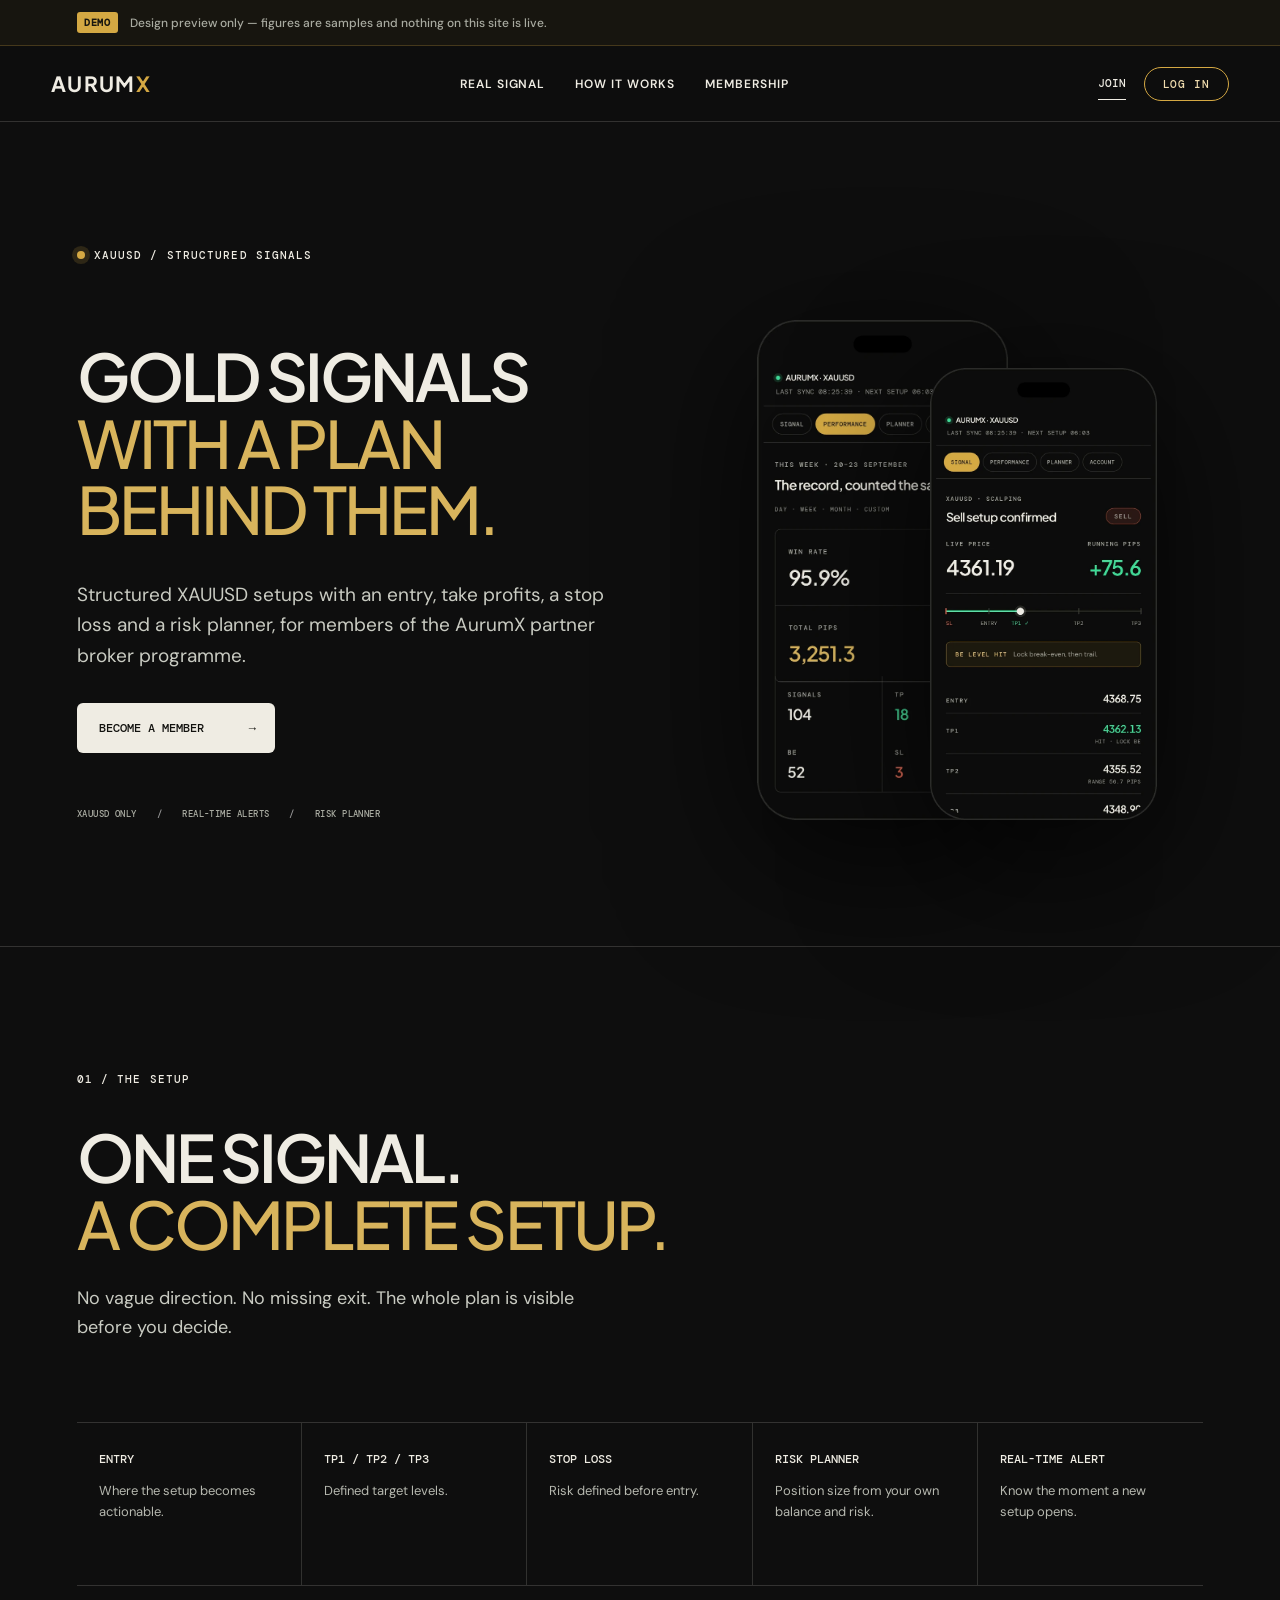
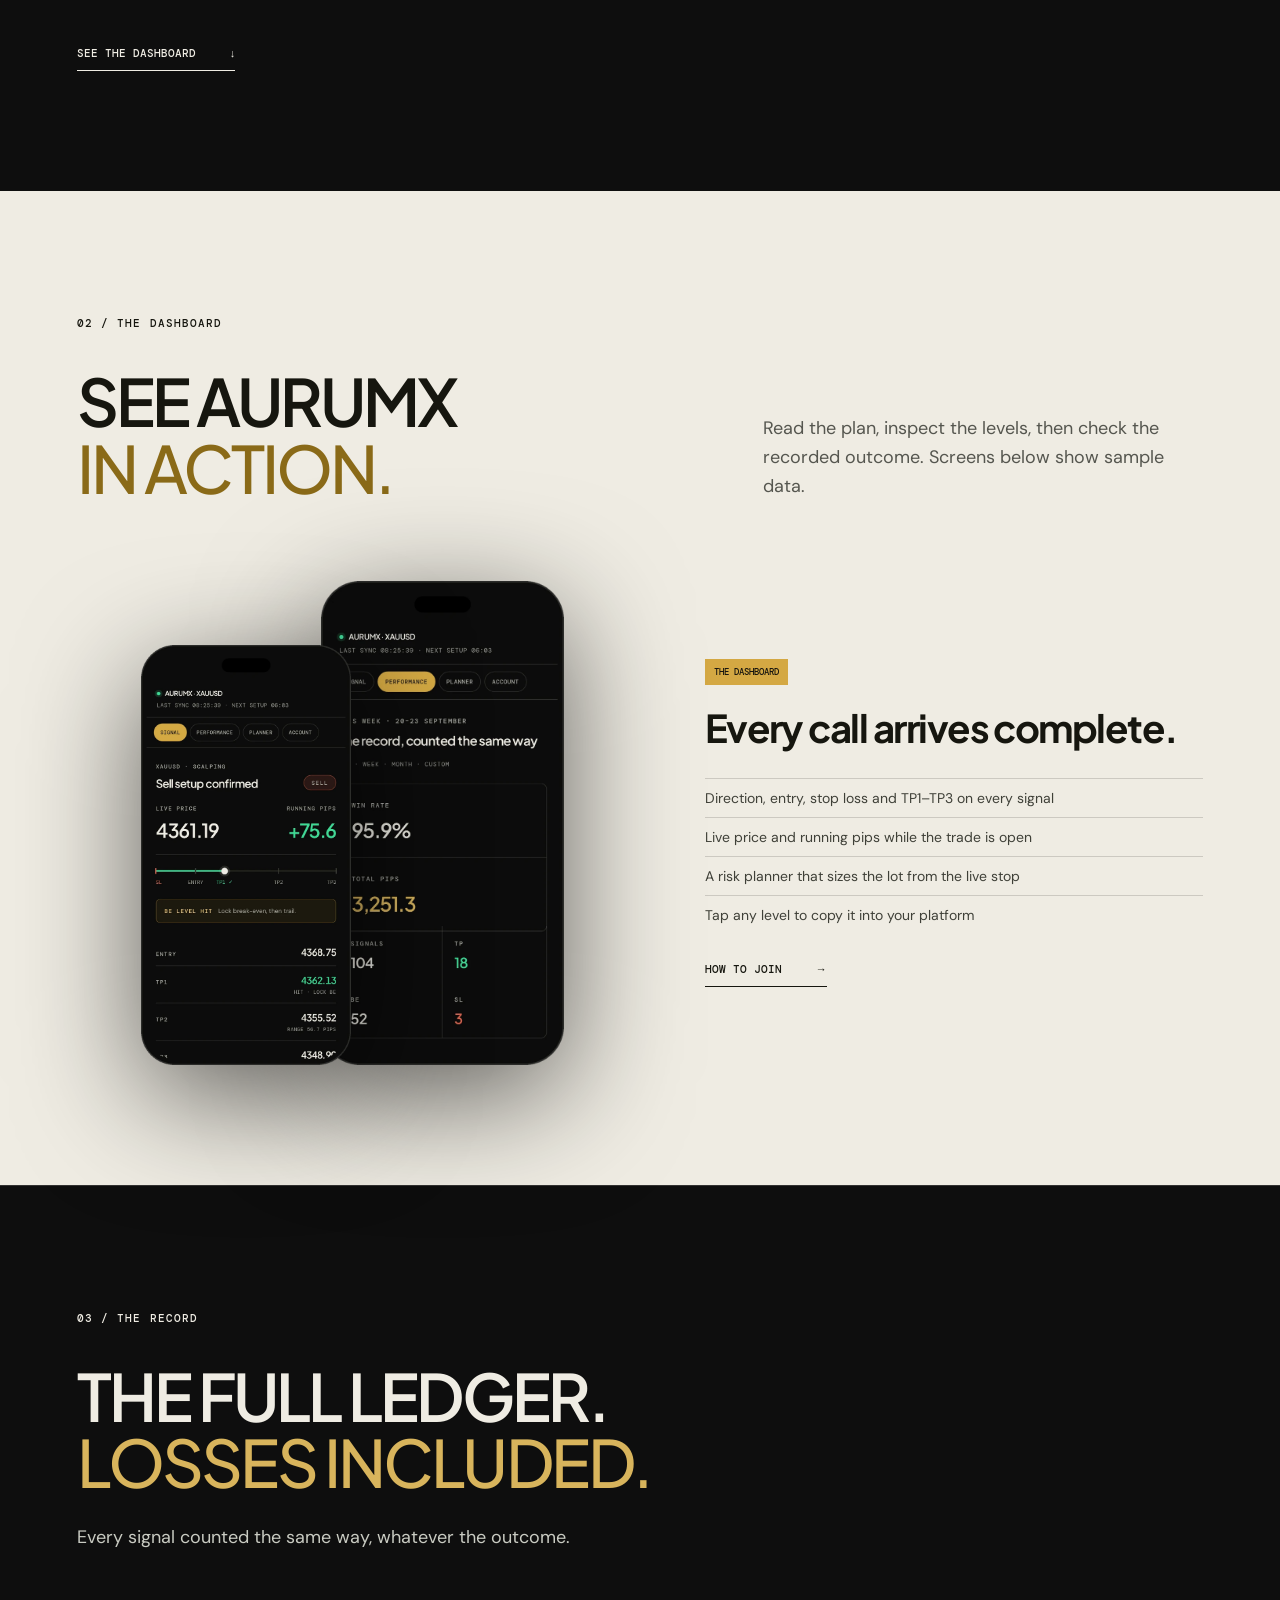
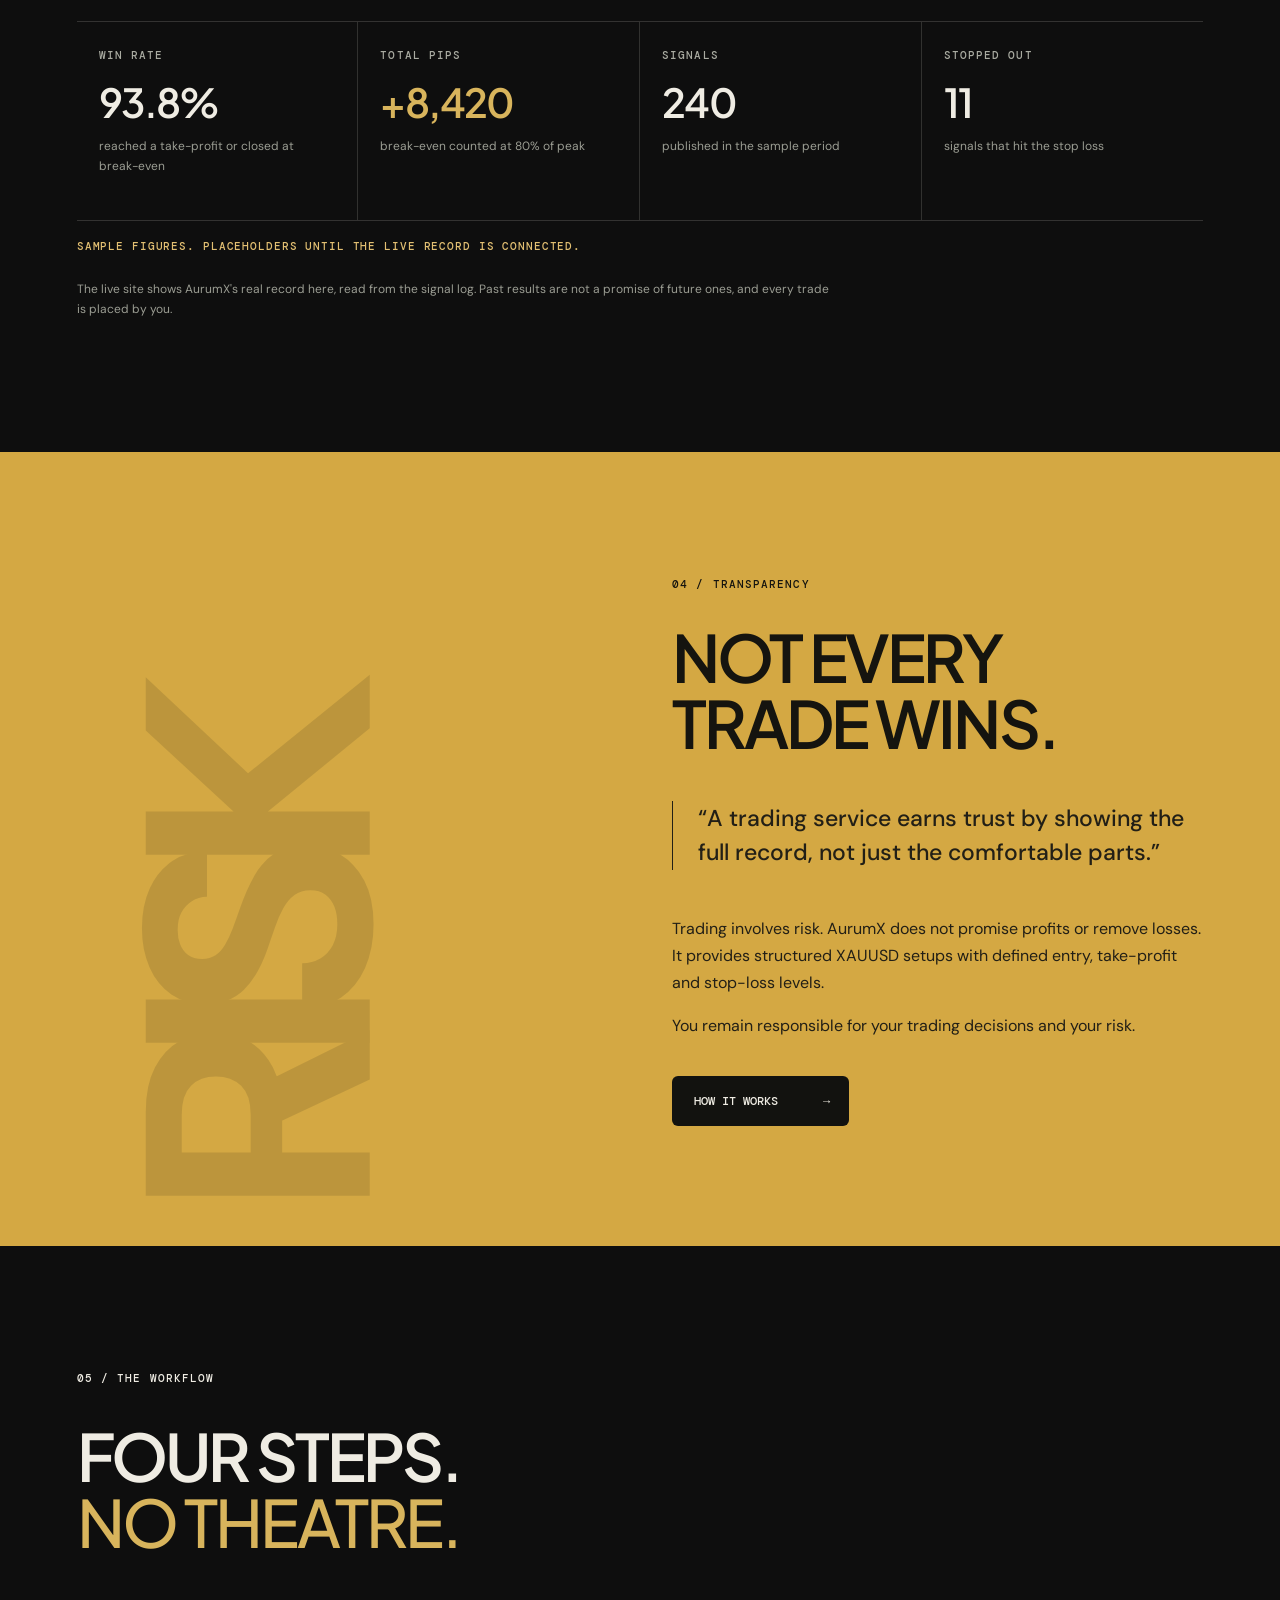
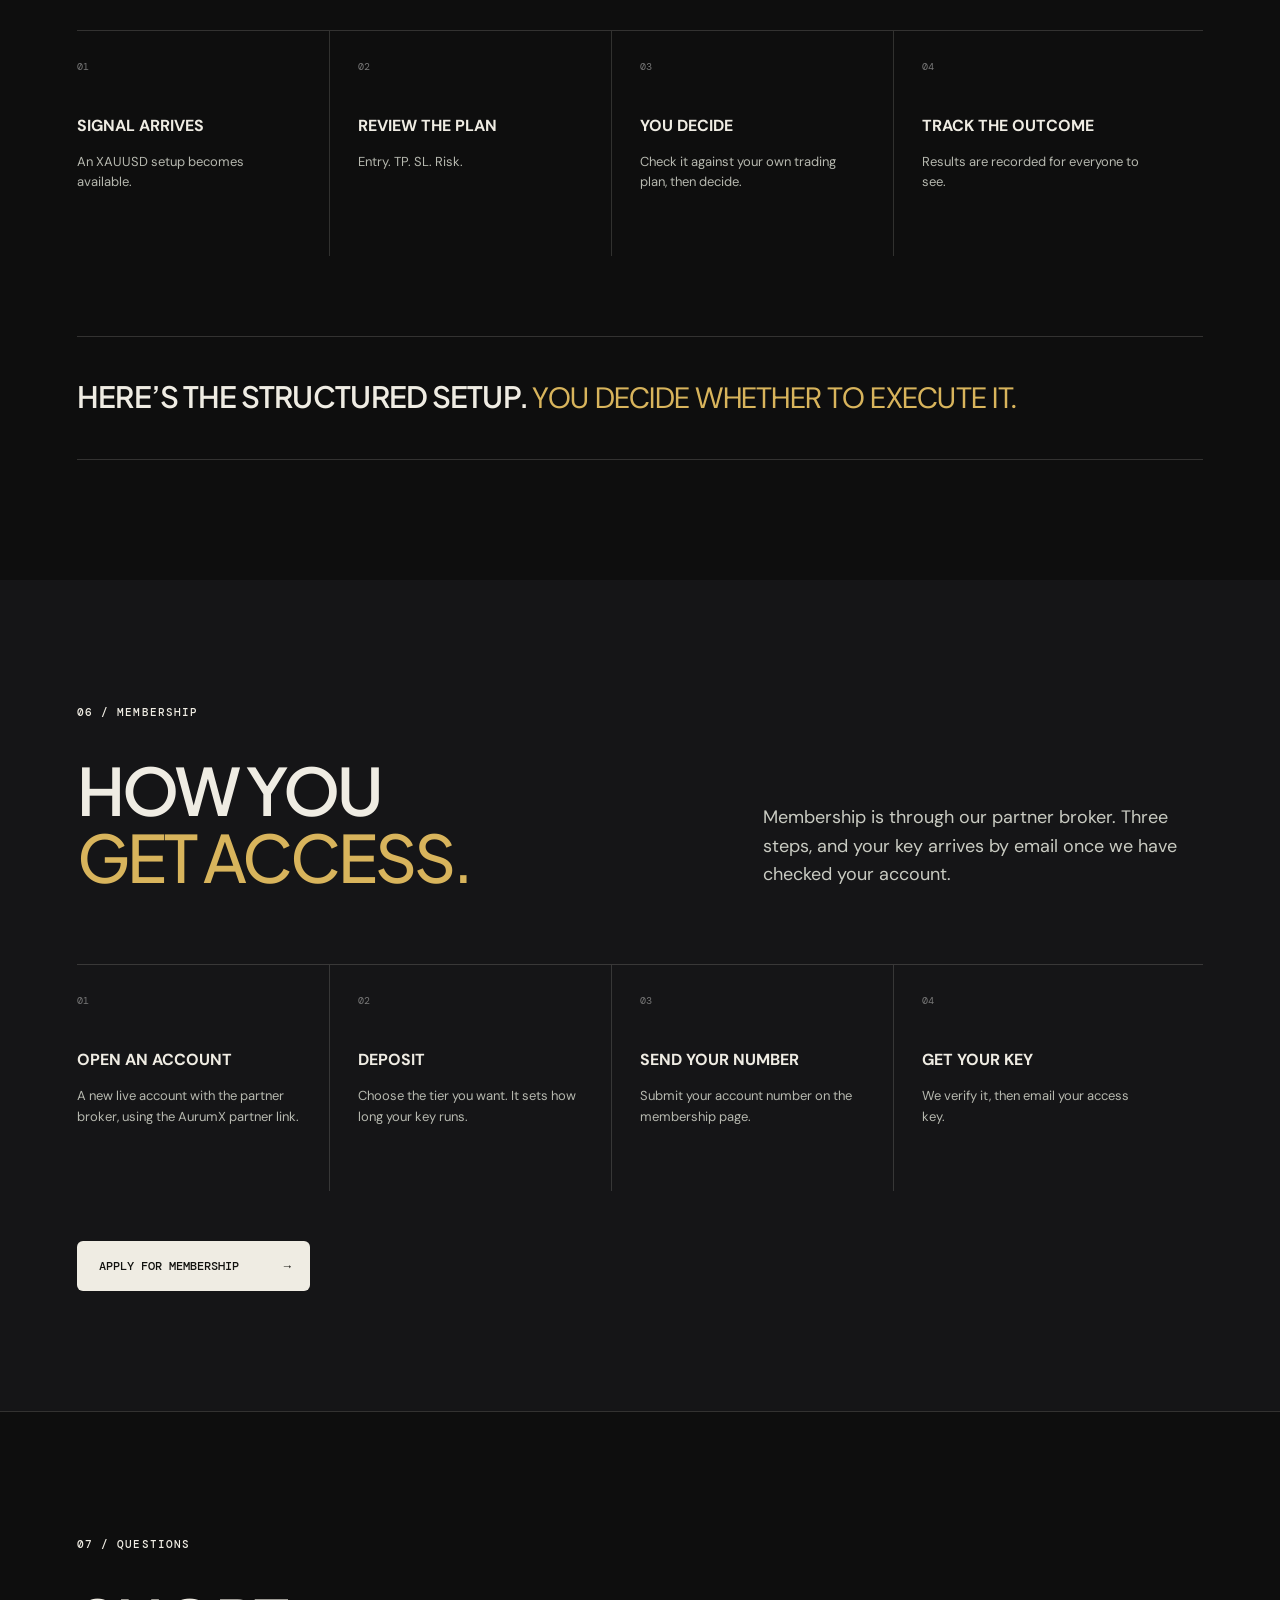
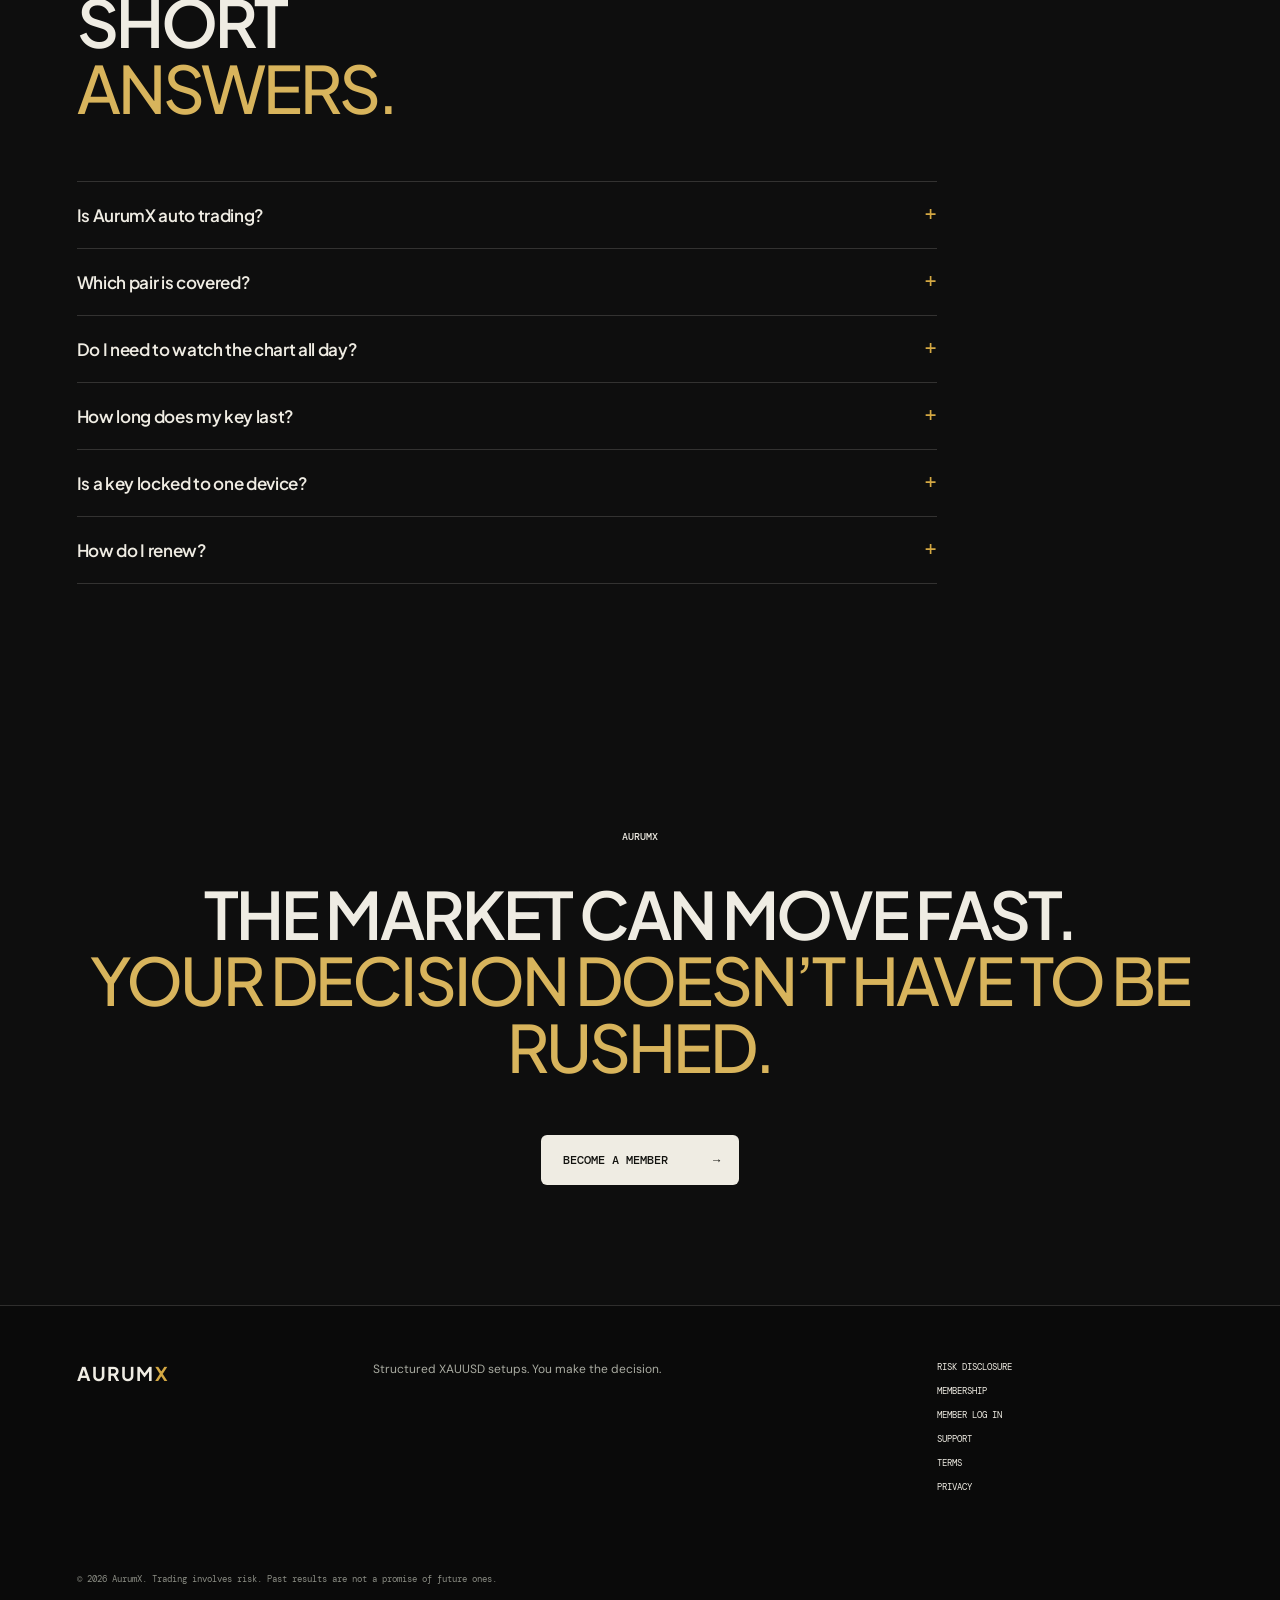
==== index.html @ 81ef8db6 "AurumX mockup: landing, membership, demo admin, member access, legal pages Co-Authored-By: Claude So" ====
<!doctype html>
<html lang="en">
<head>
  <meta charset="utf-8">
  <meta name="viewport" content="width=device-width, initial-scale=1">
  <meta name="robots" content="noindex">
  <meta name="description" content="AurumX provides structured XAUUSD signals with entry, take profit, stop loss and a risk planner.">
  <meta name="theme-color" content="#0e0e0e">
  <title>AurumX — Gold Signals With a Plan Behind Them</title>
  <link rel="preconnect" href="https://fonts.googleapis.com">
  <link rel="preconnect" href="https://fonts.gstatic.com" crossorigin>
  <link rel="stylesheet" href="https://fonts.googleapis.com/css2?family=DM+Mono:wght@400;500&family=DM+Sans:wght@400;500&family=Newsreader:ital@0;1&family=Plus+Jakarta+Sans:wght@500;600;700&display=swap">
  <link rel="stylesheet" href="assets/site.css">
</head>
<body>
  <div class="demo-strip"><b>DEMO</b> <span>Design preview only &mdash; figures are samples and nothing on this site is live.</span></div>
  <header class="site-header">
    <a class="brand" href="./" aria-label="AurumX home">AURUM<span>X</span></a>
    <nav aria-label="Main navigation">
      <a href="#signal">Real signal</a><a href="#process">How it works</a><a href="membership/">Membership</a>
    </nav>
    <div class="nav-actions">
      <a class="nav-cta" href="membership/">Join</a>
      <a class="nav-login" href="access/">Log in</a>
    </div>
  </header>

  <main id="top">
    <section class="hero section-pad">
      <div class="eyebrow"><i></i> XAUUSD / STRUCTURED SIGNALS</div>
      <div class="hero-grid">
        <div class="hero-copy">
          <h1>GOLD SIGNALS<br><em>WITH A PLAN BEHIND THEM.</em></h1>
          <p>Structured XAUUSD setups with an entry, take profits, a stop loss and a risk planner, for members of the AurumX partner broker programme.</p>
          <a class="button" href="membership/">Become a member <span>&rarr;</span></a>
          <div class="micro-strip"><span>XAUUSD ONLY</span><span>REAL-TIME ALERTS</span><span>RISK PLANNER</span></div>
        </div>
        <div class="hero-shots" aria-label="The AurumX dashboard on a phone">
          <img class="b" src="assets/phone-performance.webp" width="620" height="1237" alt="AurumX performance tab: win rate, total pips and outcome split" fetchpriority="high">
          <img class="a" src="assets/phone-signal.webp" width="620" height="1237" alt="AurumX signal tab: entry, take profits and stop loss">
        </div>
      </div>
    </section>

    <section class="receive section-pad">
      <div class="section-intro"><span>01 / THE SETUP</span><h2>ONE SIGNAL.<br><em>A COMPLETE SETUP.</em></h2><p>No vague direction. No missing exit. The whole plan is visible before you decide.</p></div>
      <div class="receive-grid">
        <article><b>ENTRY</b><p>Where the setup becomes actionable.</p></article>
        <article><b>TP1 / TP2 / TP3</b><p>Defined target levels.</p></article>
        <article><b>STOP LOSS</b><p>Risk defined before entry.</p></article>
        <article><b>RISK PLANNER</b><p>Position size from your own balance and risk.</p></article>
        <article><b>REAL-TIME ALERT</b><p>Know the moment a new setup opens.</p></article>
      </div>
      <a class="text-link" href="#signal">See the dashboard <span>&darr;</span></a>
    </section>

    <section id="signal" class="proof section-pad">
      <div class="section-intro horizontal"><div><span>02 / THE DASHBOARD</span><h2>SEE AURUMX<br><em>IN ACTION.</em></h2></div><p>Read the plan, inspect the levels, then check the recorded outcome. Screens below show sample data.</p></div>
      <div class="shots">
        <div class="shots-phones">
          <img class="a" src="assets/phone-signal.webp" width="620" height="1237" alt="AurumX signal tab" loading="lazy" decoding="async">
          <img class="b" src="assets/phone-performance.webp" width="620" height="1237" alt="AurumX performance tab" loading="lazy" decoding="async">
        </div>
        <div class="shots-copy">
          <span class="demo-badge">THE DASHBOARD</span>
          <h3>Every call arrives complete.</h3>
          <ul>
            <li>Direction, entry, stop loss and TP1&ndash;TP3 on every signal</li>
            <li>Live price and running pips while the trade is open</li>
            <li>A risk planner that sizes the lot from the live stop</li>
            <li>Tap any level to copy it into your platform</li>
          </ul>
          <a class="text-link" href="membership/" style="margin-top:28px">How to join <span>&rarr;</span></a>
        </div>
      </div>
    </section>

    <section class="receive section-pad">
      <div class="section-intro"><span>03 / THE RECORD</span><h2>THE FULL LEDGER.<br><em>LOSSES INCLUDED.</em></h2><p>Every signal counted the same way, whatever the outcome.</p></div>
      <div class="record-grid">
        <article><b>WIN RATE</b><strong>93.8%</strong><small>reached a take-profit or closed at break-even</small></article>
        <article><b>TOTAL PIPS</b><strong class="gold">+8,420</strong><small>break-even counted at 80% of peak</small></article>
        <article><b>SIGNALS</b><strong>240</strong><small>published in the sample period</small></article>
        <article><b>STOPPED OUT</b><strong>11</strong><small>signals that hit the stop loss</small></article>
      </div>
      <p class="sample-line">SAMPLE FIGURES. PLACEHOLDERS UNTIL THE LIVE RECORD IS CONNECTED.</p>
      <p class="record-note">The live site shows AurumX's real record here, read from the signal log. Past results are not a promise of future ones, and every trade is placed by you.</p>
    </section>

    <section id="transparency" class="transparency section-pad">
      <div class="risk-word" aria-hidden="true">RISK</div>
      <div class="transparency-copy"><span>04 / TRANSPARENCY</span><h2>NOT EVERY<br>TRADE WINS.</h2><blockquote>&ldquo;A trading service earns trust by showing the full record, not just the comfortable parts.&rdquo;</blockquote><p>Trading involves risk. AurumX does not promise profits or remove losses. It provides structured XAUUSD setups with defined entry, take-profit and stop-loss levels.</p><p>You remain responsible for your trading decisions and your risk.</p><a class="button light" href="#process">How it works <span>&rarr;</span></a></div>
    </section>

    <section id="process" class="process section-pad">
      <div class="section-intro"><span>05 / THE WORKFLOW</span><h2>FOUR STEPS.<br><em>NO THEATRE.</em></h2></div>
      <div class="steps">
        <article><i>01</i><h3>SIGNAL ARRIVES</h3><p>An XAUUSD setup becomes available.</p></article>
        <article><i>02</i><h3>REVIEW THE PLAN</h3><p>Entry. TP. SL. Risk.</p></article>
        <article><i>03</i><h3>YOU DECIDE</h3><p>Check it against your own trading plan, then decide.</p></article>
        <article><i>04</i><h3>TRACK THE OUTCOME</h3><p>Results are recorded for everyone to see.</p></article>
      </div>
      <div class="manifesto">HERE&rsquo;S THE STRUCTURED SETUP. <em>YOU DECIDE WHETHER TO EXECUTE IT.</em></div>
    </section>

    <section id="join" class="pricing section-pad">
      <div class="section-intro horizontal"><div><span>06 / MEMBERSHIP</span><h2>HOW YOU<br><em>GET ACCESS.</em></h2></div><p>Membership is through our partner broker. Three steps, and your key arrives by email once we have checked your account.</p></div>
      <div class="steps">
        <article><i>01</i><h3>OPEN AN ACCOUNT</h3><p>A new live account with the partner broker, using the AurumX partner link.</p></article>
        <article><i>02</i><h3>DEPOSIT</h3><p>Choose the tier you want. It sets how long your key runs.</p></article>
        <article><i>03</i><h3>SEND YOUR NUMBER</h3><p>Submit your account number on the membership page.</p></article>
        <article><i>04</i><h3>GET YOUR KEY</h3><p>We verify it, then email your access key.</p></article>
      </div>
      <a class="button" style="margin-top:50px" href="membership/">Apply for membership <span>&rarr;</span></a>
    </section>

    <section id="faq" class="faq section-pad">
      <div class="section-intro"><span>07 / QUESTIONS</span><h2>SHORT<br><em>ANSWERS.</em></h2></div>
      <div class="faq-list">
        <details><summary>Is AurumX auto trading?</summary><p>No. Every signal is a plan with an entry, take profits and a stop loss. You decide whether to place it, and you place it yourself.</p></details>
        <details><summary>Which pair is covered?</summary><p>Gold only: XAUUSD.</p></details>
        <details><summary>Do I need to watch the chart all day?</summary><p>No. Wait for the alert, review the plan, and take only the setups that fit your own risk.</p></details>
        <details><summary>How long does my key last?</summary><p>It depends on your deposit tier. A key runs on calendar days; trading days are Monday to Friday, so the count depends on the day you start.</p></details>
        <details><summary>Is a key locked to one device?</summary><p>No. A key is for one person, not one device.</p></details>
        <details><summary>How do I renew?</summary><p>Apply again on the membership page. Days are added to what is left on your key.</p></details>
      </div>
    </section>

    <section id="contact" class="closing section-pad"><span>AURUMX</span><h2>THE MARKET CAN MOVE FAST.<br><em>YOUR DECISION DOESN&rsquo;T HAVE TO BE RUSHED.</em></h2><a class="button" href="membership/">Become a member <span>&rarr;</span></a></section>
  </main>
  <footer><a class="brand" href="./">AURUM<span>X</span></a><p>Structured XAUUSD setups. You make the decision.</p><div><a href="#transparency">Risk disclosure</a><a href="membership/">Membership</a><a href="access/">Member log in</a><a href="support/">Support</a><a href="terms/">Terms</a><a href="privacy/">Privacy</a></div><small>&copy; 2026 AurumX. Trading involves risk. Past results are not a promise of future ones.</small></footer>

</body>
</html>
---- assets/site.css ----
:root{--ink:#10110f;--paper:#ebe9df;--soft:#d7d3c5;--acid:#a7c879;--muted:#7b7b70;--line:rgba(16,17,15,.18)}*{box-sizing:border-box}html{scroll-behavior:smooth}body{margin:0;background:var(--paper);color:var(--ink);font-family:Manrope,Arial,sans-serif;font-size:16px;overflow-x:hidden}a{color:inherit;text-decoration:none}.site-header{position:sticky;top:0;z-index:20;height:76px;padding:0 4vw;display:flex;align-items:center;justify-content:space-between;background:rgba(235,233,223,.92);backdrop-filter:blur(16px);border-bottom:1px solid var(--line)}.brand{font-size:19px;font-weight:700;letter-spacing:-.06em}.brand span{font-family:Newsreader,serif;font-weight:400;font-style:italic;margin-left:5px;color:#667b50}.site-header nav{display:flex;gap:30px;font-size:12px;font-weight:600;text-transform:uppercase;letter-spacing:.08em}.site-header nav a:hover{opacity:.55}.nav-cta{font:500 11px DM Mono,monospace;text-transform:uppercase;border-bottom:1px solid;padding:9px 0}.section-pad{padding:120px 6vw}.eyebrow,.section-intro>span,.section-intro>div>span,.transparency-copy>span{font:500 11px DM Mono,monospace;letter-spacing:.1em}.eyebrow{display:flex;align-items:center;gap:9px;margin-bottom:58px}.eyebrow i{display:block;width:8px;height:8px;border-radius:50%;background:#718c56;box-shadow:0 0 0 5px rgba(113,140,86,.14)}.hero{min-height:calc(100vh - 76px);display:flex;flex-direction:column;justify-content:center}.hero-grid{display:grid;grid-template-columns:1.05fr .95fr;gap:7vw;align-items:end}.hero h1,.section-intro h2,.transparency h2,.closing h2{margin:0;font-size:clamp(52px,6.3vw,104px);line-height:.87;letter-spacing:-.067em;font-weight:700}.hero h1 em,.section-intro h2 em,.closing h2 em{font-family:Newsreader,serif;font-weight:400}.hero-copy>p{max-width:600px;margin:42px 0 32px;font-size:20px;line-height:1.55}.button{display:inline-flex;align-items:center;justify-content:space-between;gap:45px;background:var(--ink);color:var(--paper);padding:17px 19px 17px 22px;font:500 12px DM Mono,monospace;text-transform:uppercase}.button:hover span{transform:translateX(5px)}.button span{transition:.2s}.micro-strip{display:flex;gap:20px;margin-top:55px;font:500 9px DM Mono,monospace;letter-spacing:.05em}.micro-strip span+span:before{content:'/';margin-right:20px;color:#999}.terminal-wrap{background:var(--ink);color:#e8e6dc;border-radius:2px;box-shadow:0 25px 70px rgba(0,0,0,.18)}.terminal-top,.terminal-data{display:flex;justify-content:space-between;align-items:center;padding:16px 18px;font:400 10px DM Mono,monospace;border-bottom:1px solid #2b2d29}.status{color:var(--acid)}.chart{height:300px;position:relative;background:linear-gradient(rgba(255,255,255,.035) 1px,transparent 1px),linear-gradient(90deg,rgba(255,255,255,.035) 1px,transparent 1px);background-size:100% 50px,70px 100%}.chart svg{position:absolute;inset:15px 0 0;width:100%;height:85%}.chart polyline{fill:none;stroke:var(--acid);stroke-width:2}.chart .area{fill:url(#fade)}.level{position:absolute;right:8px;padding:3px 5px;font:500 8px DM Mono;background:var(--ink);color:#a4a69f}.level:before{content:'';position:absolute;right:100%;top:50%;width:460px;border-top:1px dashed currentColor;opacity:.3}.l1{top:13%;color:var(--acid)}.l2{top:31%;color:var(--acid)}.l3{top:58%}.l4{top:80%;color:#d6856d}.terminal-data{border-top:1px solid #2b2d29;border-bottom:0}.terminal-data div{display:flex;flex-direction:column;gap:5px}.terminal-data small{color:#96988e}.demo-note{padding:11px 18px;background:#1a1c18;color:#96988e;font:400 8px DM Mono}.section-intro{max-width:960px}.section-intro h2{margin-top:35px}.section-intro>p{max-width:510px;font-size:18px;line-height:1.6;margin-top:28px}.receive{border-top:1px solid var(--line)}.receive-grid{display:grid;grid-template-columns:repeat(5,1fr);margin:80px 0 50px;border-top:1px solid var(--line);border-bottom:1px solid var(--line)}.receive-grid article{padding:24px 22px 50px;border-right:1px solid var(--line)}.receive-grid article:last-child{border:0}.receive-grid b{font:500 12px DM Mono}.receive-grid p{color:#55564f;font-size:13px;line-height:1.6}.text-link{display:inline-flex;gap:34px;border-bottom:1px solid;padding:10px 0;font:500 11px DM Mono;text-transform:uppercase}.proof{background:var(--ink);color:#dfddd3}.horizontal{max-width:none;display:flex;justify-content:space-between;align-items:end}.horizontal>p{max-width:440px;color:#b6b8af;margin:0}.proof-grid{display:grid;grid-template-columns:1.2fr .8fr;gap:7vw;margin-top:85px}.dashboard-card{border:1px solid #34362f;background:#141512}.dash-head,.dash-foot{display:flex;justify-content:space-between;padding:18px;font:400 9px DM Mono;color:#96988e}.dash-head{border-bottom:1px solid #34362f}.dash-chart{height:430px;position:relative;background:linear-gradient(rgba(255,255,255,.03) 1px,transparent 1px),linear-gradient(90deg,rgba(255,255,255,.03) 1px,transparent 1px);background-size:100% 54px,70px 100%;overflow:hidden}.candle{position:absolute;width:9px;background:#9cab89;bottom:20%;height:26%;box-shadow:0 -25px 0 -4px #9cab89,0 29px 0 -4px #9cab89}.c1{left:10%;height:18%}.c2{left:20%;height:35%;bottom:18%}.c3{left:31%;height:28%;bottom:32%}.c4{left:43%;height:42%;bottom:28%}.c5{left:54%;height:25%;bottom:50%}.c6{left:65%;height:48%;bottom:39%}.c7{left:76%;height:32%;bottom:59%}.c8{left:87%;height:50%;bottom:48%}.entry-line,.tp-line,.sl-line{position:absolute;left:0;right:0;border-top:1px dashed #777;font:400 8px DM Mono;text-align:right;padding-right:10px}.entry-line{top:58%}.tp-line{top:27%;color:var(--acid);border-color:var(--acid)}.sl-line{top:78%;color:#c67562;border-color:#c67562}.dash-foot{border-top:1px solid #34362f}.dash-foot b{color:#bbbdb4}.signal-sheet{position:relative}.demo-badge{display:inline-block;background:#d2ad54;color:#191815;padding:7px 9px;font:500 9px DM Mono}.signal-title{border-bottom:1px solid #34362f;padding:23px 0}.signal-title h3{font-size:42px;margin:0 0 12px}.signal-title span{display:block;color:#9b9d93;font:400 10px DM Mono;line-height:1.7}.signal-sheet dl{margin:0}.signal-sheet dl div{display:flex;justify-content:space-between;padding:13px 0;border-bottom:1px solid #292b27}.signal-sheet dt{font:400 10px DM Mono;color:#a2a49a}.signal-sheet dd{margin:0}.outcome{padding:24px 0 30px}.outcome small{font:400 9px DM Mono;color:#a2a49a}.outcome p{color:#bbbdb4}.transparency{background:#a6c179;display:grid;grid-template-columns:1fr 1fr;gap:5vw;position:relative;overflow:hidden}.risk-word{font-size:25vw;font-weight:700;line-height:.7;letter-spacing:-.1em;transform:rotate(-90deg) translate(-18%,15%);opacity:.12;white-space:nowrap}.transparency-copy{max-width:630px}.transparency h2{margin:30px 0}.transparency blockquote{font:400 26px/1.35 Newsreader,serif;margin:45px 0;padding-left:25px;border-left:1px solid}.transparency p{line-height:1.7}.button.light{background:var(--paper);color:var(--ink);margin-top:20px}.steps{display:grid;grid-template-columns:repeat(4,1fr);margin-top:75px;border-top:1px solid var(--line)}.steps article{padding:23px 28px 50px 0;border-right:1px solid var(--line);margin-right:28px}.steps article:last-child{border:0}.steps i{font:400 10px DM Mono;color:#777}.steps h3{margin-top:40px;font-size:16px}.steps p{font-size:13px;line-height:1.6;color:#55564f}.manifesto{margin-top:80px;border-top:1px solid;border-bottom:1px solid;padding:40px 0;font-size:clamp(20px,2.7vw,42px);font-weight:700;letter-spacing:-.04em}.manifesto em{font-family:Newsreader;font-weight:400}.pricing{background:#d6d2c5}.plans{display:grid;grid-template-columns:repeat(3,1fr);margin-top:80px}.plans article{position:relative;border:1px solid var(--ink);padding:38px;min-height:420px;display:flex;flex-direction:column;margin-right:-1px}.plans article>span{font:500 11px DM Mono}.plans h3{font-size:70px;margin:45px 0 0;letter-spacing:-.06em}.plans h3 small{font:400 9px DM Mono;letter-spacing:0}.plans strong{font:400 28px Newsreader}.plans p{color:#55564f}.plans a{margin-top:auto;background:var(--ink);color:var(--paper);padding:16px;font:500 10px DM Mono;text-transform:uppercase}.plans .featured{background:var(--ink);color:var(--paper)}.plans .featured p{color:#aaa}.plans .featured a{background:var(--acid);color:var(--ink)}.value-callout{position:absolute;top:-32px;left:-1px;right:-1px;height:32px;padding:9px;background:var(--acid);color:var(--ink);font:500 9px DM Mono;text-align:center}.closing{text-align:center}.closing>span{font:500 10px DM Mono}.closing h2{margin:35px auto 55px;max-width:1100px;font-size:clamp(46px,6vw,90px)}footer{padding:55px 6vw 35px;background:var(--ink);color:var(--paper);display:grid;grid-template-columns:1fr 2fr 1fr;gap:30px;align-items:start}footer p{margin:0;color:#a9aba1;font-size:12px}footer>div{display:flex;flex-direction:column;gap:12px;font:400 9px DM Mono;text-transform:uppercase}footer small{grid-column:1/-1;margin-top:50px;color:#8b8d84;font:400 9px DM Mono}
@media(max-width:900px){.site-header nav{display:none}.section-pad{padding:90px 6vw}.hero-grid,.proof-grid,.transparency{grid-template-columns:1fr}.terminal-wrap{margin-top:30px}.receive-grid{grid-template-columns:1fr 1fr}.receive-grid article{border-bottom:1px solid var(--line)}.horizontal{display:block}.horizontal>p{margin-top:30px}.risk-word{display:none}.steps{grid-template-columns:1fr 1fr}.plans{grid-template-columns:1fr;gap:35px}.plans article{min-height:340px}.value-callout{top:-32px}footer{grid-template-columns:1fr 1fr}}@media(max-width:560px){.hero h1{font-size:48px}.hero-copy>p{font-size:17px}.micro-strip{flex-wrap:wrap}.micro-strip span+span:before{display:none}.chart,.dash-chart{height:250px}.receive-grid,.steps{grid-template-columns:1fr}.receive-grid article,.steps article{border-right:0}.transparency{padding-top:75px}.plans h3{font-size:58px}footer{grid-template-columns:1fr}}

/* Softer professional typography */
body{font-family:'DM Sans',Arial,sans-serif}
.brand{font-family:'Plus Jakarta Sans',sans-serif;font-size:18px;letter-spacing:-.04em}
.brand span{font-family:'DM Sans',sans-serif;font-weight:500;font-style:normal;margin-left:6px}
.hero h1,.section-intro h2,.transparency h2,.closing h2{font-family:'Plus Jakarta Sans',sans-serif;font-size:clamp(44px,5.1vw,78px);line-height:1.02;letter-spacing:-.045em;font-weight:600}
.hero h1 em,.section-intro h2 em,.closing h2 em{font-family:'Plus Jakarta Sans',sans-serif;font-weight:500;font-style:normal;color:#687d52}
.hero-copy>p{margin-top:38px;font-size:19px;line-height:1.6}
.button{border-radius:6px}
.terminal-wrap{border-radius:10px;overflow:hidden}
.transparency blockquote{font:500 23px/1.5 'DM Sans',sans-serif}
.manifesto{font-family:'Plus Jakarta Sans',sans-serif;font-size:clamp(19px,2.3vw,34px);font-weight:600;letter-spacing:-.025em;line-height:1.35}
.manifesto em{font-family:'DM Sans',sans-serif;font-weight:400;font-style:normal}
.plans strong{font:500 27px 'DM Sans',sans-serif}
@media(max-width:560px){.hero h1{font-size:39px;line-height:1.08}}

/* ── TBWN theme ──────────────────────────────────────────────────────────────
   Snid's layout and voice, TBWN's colours. The reference ran cream + olive on
   a light ground; TBWN is black, gold and chrome, so the page is inverted:
   dark ground, one light interlude, one gold block. Structure untouched. */
:root{
  --paper:#0e0e0e;           /* the ground */
  --ink:#efece3;             /* inverted blocks + buttons */
  --soft:#1a1a19;
  --acid:#d4a843;            /* gold replaces the olive accent */
  --muted:#a9aba1;
  --line:rgba(239,236,227,.16);
}
body{background:var(--paper);color:#efece3}
.site-header{background:rgba(14,14,14,.9);border-bottom:1px solid var(--line)}
.brand{display:flex;align-items:center;gap:9px}
.brand img{height:26px;width:auto;display:block}
.brand span{color:#d4a843;font-family:'DM Sans',sans-serif;font-style:normal;font-weight:500}
.eyebrow i{background:#d4a843;box-shadow:0 0 0 5px rgba(212,168,67,.16)}
.hero h1 em,.section-intro h2 em,.closing h2 em{color:#d8b45c}
.hero-copy>p,.section-intro>p{color:#c9cbc2}
.button{background:var(--ink);color:#12120f}
.button.gold{background:#d4a843;color:#12120f}
.micro-strip{color:#a9aba1}
.terminal-wrap{background:#000;box-shadow:0 25px 70px rgba(0,0,0,.6);border:1px solid #23231f}
.chart polyline{stroke:#d4a843}
.level.l1,.level.l2{color:#d4a843}
.receive-grid article p,.steps p{color:#b6b8af}
.receive-grid,.receive-grid article,.steps,.steps article{border-color:var(--line)}
/* the one light interlude */
.proof{background:#efece3;color:#16160f}
.proof .section-intro h2 em{color:#8a6a18}
.proof .horizontal>p{color:#55564f}
.proof .shots-copy li{border-color:rgba(20,20,15,.16);color:#3f4038}
.proof .shots-copy h3,.proof .tablet-shot h3{color:#16160f}
.proof .text-link{color:#16160f}
.proof .signal-title h3{color:#16160f}
.dashboard-card{background:#0d0d0c;border-color:#26261f}
.candle{background:#d4a843;box-shadow:0 -25px 0 -4px #d4a843,0 29px 0 -4px #d4a843}
.tp-line{color:#d4a843;border-color:#d4a843}
.demo-badge{background:#d4a843;color:#17150f}
.signal-title h3{color:#efece3}
.text-link{color:inherit}
/* the accent block */
.transparency{background:#d4a843;color:#15140f}
.transparency blockquote,.transparency p{color:#221f16}
.transparency h2 em{color:#3a3116}
.button.light{background:#12120f;color:#efece3}
.manifesto{border-color:var(--line)}
.manifesto em{color:#d8b45c}
/* pricing band */
.pricing{background:#151517}
.plans article{border-color:var(--line)}
.plans p{color:#b6b8af}
.plans a{background:var(--ink);color:#12120f}
.plans .featured{background:#efece3;color:#16160f}
.plans .featured p{color:#55564f}
.plans .featured a{background:#d4a843;color:#17150f}
.value-callout{background:#d4a843;color:#17150f}
.plans strong{color:#d8b45c}
/* nav: plans + member log in */
.nav-actions{display:flex;align-items:center;gap:18px}
.nav-login{border:1px solid #d4a843;color:#f0dcae;border-radius:999px;padding:9px 18px;font:500 11px DM Mono,monospace;text-transform:uppercase;letter-spacing:.08em;transition:background .18s ease,color .18s ease}
.nav-login:hover{background:#d4a843;color:#17150f}
@media(max-width:560px){.nav-actions{gap:12px}.nav-cta{display:none}.nav-login{padding:8px 14px;font-size:10px}}
/* hero shots */
.hero-shots{display:flex;align-items:flex-end;justify-content:center}
.hero-shots img{filter:drop-shadow(0 34px 70px rgba(0,0,0,.72))}
.hero-shots img.a{height:452px;position:relative;z-index:2;margin-left:-78px}
.hero-shots img.b{height:500px}
@media(max-width:900px){.hero-shots{margin-top:46px}.hero-shots img.a{height:316px;margin-left:-58px}.hero-shots img.b{height:350px}}
/* product shots */
.shots{display:grid;grid-template-columns:1.05fr .95fr;gap:6vw;align-items:center;margin-top:80px}
.shots-phones{display:flex;align-items:flex-end;justify-content:center}
.shots-phones img{filter:drop-shadow(0 30px 60px rgba(0,0,0,.6))}
.shots-phones img.a{height:420px;position:relative;z-index:2}
.shots-phones img.b{height:484px;margin-left:-30px}
.shots-copy h3{font-family:'Plus Jakarta Sans',sans-serif;font-size:clamp(28px,3vw,44px);letter-spacing:-.04em;margin:18px 0 0}
.shots-copy ul{list-style:none;padding:0;margin:26px 0 0;display:grid;gap:10px}
.shots-copy li{border-top:1px solid var(--line);padding-top:10px;font-size:14px;color:#c9cbc2}
.tablet-shot{margin-top:70px;border-top:1px solid var(--line);padding-top:60px;text-align:center}
.tablet-shot img{width:100%;max-width:980px;filter:drop-shadow(0 30px 70px rgba(0,0,0,.6))}
/* the record */
.record-grid{display:grid;grid-template-columns:repeat(4,1fr);border-top:1px solid var(--line);border-bottom:1px solid var(--line);margin-top:70px}
.record-grid article{padding:26px 22px 44px;border-right:1px solid var(--line)}
.record-grid article:last-child{border-right:0}
.record-grid b{display:block;font:500 11px DM Mono,monospace;color:#a9aba1;letter-spacing:.1em}
.record-grid strong{display:block;margin-top:14px;font-family:'Plus Jakarta Sans',sans-serif;font-size:40px;font-weight:600;letter-spacing:-.04em;color:#efece3}
.record-grid strong.gold{color:#d8b45c}
.record-grid small{display:block;margin-top:10px;font-size:12px;color:#9b9d93;line-height:1.6}
.record-note{margin-top:26px;font-size:12px;color:#9b9d93;line-height:1.7;max-width:760px}
footer{background:#0a0a0a;color:#efece3;border-top:1px solid var(--line)}
@media(max-width:900px){.shots{grid-template-columns:1fr}.record-grid{grid-template-columns:repeat(2,1fr)}.record-grid article:nth-child(2){border-right:0}.shots-phones img.a{height:300px}.shots-phones img.b{height:346px;margin-left:-20px}}

[hidden]{display:none!important}

/* ── shared page furniture (used by /access and /membership) ────────────────
   The landing is built from full-bleed editorial sections; the member-facing
   pages are forms and panels. They borrow the same ramp: mono eyebrow, Plus
   Jakarta headline, hairline rules, gold as the only chrome accent. */
.page{padding:88px 6vw 120px;max-width:1280px;margin:0 auto}
.page-head{display:grid;grid-template-columns:1.05fr .95fr;gap:6vw;align-items:end;border-bottom:1px solid var(--line);padding-bottom:52px}
.page-head h1{font-family:'Plus Jakarta Sans',sans-serif;font-size:clamp(38px,4.6vw,68px);line-height:1.03;letter-spacing:-.045em;font-weight:600;margin:22px 0 0}
.page-head h1 em{font-style:normal;font-weight:500;color:#d8b45c}
.page-head p{margin:0;color:#c9cbc2;font-size:18px;line-height:1.6}
.card{border:1px solid var(--line);background:#141413;border-radius:10px;padding:30px}
.card>h2{font-family:'Plus Jakarta Sans',sans-serif;font-size:22px;letter-spacing:-.03em;font-weight:600;margin:0 0 6px}
.card>h2+p{margin:0;color:#a9aba1;font-size:13px;line-height:1.6}
.field{display:grid;gap:8px;margin-top:20px}
.field label{font:500 10px DM Mono,monospace;letter-spacing:.1em;text-transform:uppercase;color:#a9aba1}
.field input,.field select{width:100%;background:#0b0b0a;border:1px solid var(--line);border-radius:6px;padding:14px 15px;color:#efece3;font:400 15px 'DM Sans',sans-serif}
.field input:focus,.field select:focus{outline:none;border-color:#d4a843}
.field input::placeholder{color:#7a7c72}
.field input.mono{font:500 16px DM Mono,monospace;letter-spacing:.14em}
.field .hint{font-size:12px;color:#9b9d93;line-height:1.6}
.btn-gold{display:flex;align-items:center;justify-content:space-between;gap:20px;width:100%;margin-top:26px;background:#d4a843;color:#17150f;border:0;border-radius:6px;padding:17px 20px;font:500 12px DM Mono,monospace;text-transform:uppercase;letter-spacing:.08em;cursor:pointer}
.btn-gold:hover{background:#e0b855}
.btn-ghost{display:inline-flex;align-items:center;gap:14px;border:1px solid var(--line);border-radius:6px;padding:14px 18px;font:500 11px DM Mono,monospace;text-transform:uppercase;letter-spacing:.08em;color:#efece3;background:transparent;cursor:pointer}
.btn-ghost:hover{border-color:#d4a843;color:#f0dcae}
.inline-links{display:flex;flex-wrap:wrap;gap:22px;margin-top:20px;font:500 10px DM Mono,monospace;text-transform:uppercase;letter-spacing:.08em}
.inline-links a{color:#d8b45c;border-bottom:1px solid rgba(212,168,67,.4);padding-bottom:3px}
.inline-links a:hover{border-color:#d8b45c}
.note{margin-top:26px;font-size:12px;line-height:1.7;color:#9b9d93}
.demo-strip{display:flex;align-items:center;gap:12px;padding:12px 6vw;background:#17150f;border-bottom:1px solid rgba(212,168,67,.24);font:500 10px DM Mono,monospace;letter-spacing:.08em;color:#d8b45c}
.demo-strip b{background:#d4a843;color:#17150f;padding:4px 7px;border-radius:3px}
.demo-strip span{color:#a9aba1;text-transform:none;letter-spacing:0;font-family:'DM Sans',sans-serif;font-size:12px}
@media(max-width:900px){.page{padding:60px 6vw 90px}.page-head{grid-template-columns:1fr;gap:28px;padding-bottom:38px}.card{padding:24px}.demo-strip{flex-wrap:wrap;gap:8px}}

/* ── mobile pass ────────────────────────────────────────────────────────────
   Three things the desktop layout hid: the ledger's numbers forced their grid
   track wider than the screen, the mono labels sat at 9–10px, and the footer
   and inline links were 12–17px tall — smaller than a fingertip. */
@media(max-width:600px){
  .record-grid{grid-template-columns:1fr 1fr}
  .record-grid article{min-width:0;padding:20px 16px 30px}
  .record-grid strong{font-size:28px}
  .record-grid b{font-size:10px}
  .record-grid small{font-size:11px}
  .record-note{font-size:13px}

  .eyebrow,.section-intro>span,.section-intro>div>span,.transparency-copy>span,
  .micro-strip,.demo-badge,.steps i,.plans article>span,.plans a,.value-callout,
  .field label,.inline-links,.nav-cta,.nav-login,.text-link,.btn-gold,.btn-ghost,
  .demo-strip,footer>div{font-size:11px}
  .field .hint,.note{font-size:12.5px}

  footer>div a{display:block;padding:9px 0}
  footer small{font-size:10px}
  .inline-links{gap:18px}
  .inline-links a{padding:9px 0}
  .nav-login{padding:11px 16px}
  .text-link{padding:13px 0}
  .plans h3 small{font-size:10px}
  .site-header .brand{padding:8px 0}
  .page{padding:54px 6vw 84px}
}

/* ── AurumX additions ────────────────────────────────────────────────────────
   Wordmark in place of an image logo (the real logo replaces it later), plus the
   few pieces TBWN's demo did not have: admin table, legal text, partner-code box. */
.brand{gap:0;font-family:'Plus Jakarta Sans',sans-serif;font-size:21px;font-weight:700;letter-spacing:.06em;color:#efece3;white-space:nowrap}
.brand span{margin-left:0;color:#d4a843;font-family:'Plus Jakarta Sans',sans-serif;font-weight:700}
footer .brand{font-size:19px}
.sample-tag{display:inline-block;margin-left:10px;border:1px solid rgba(212,168,67,.5);border-radius:3px;padding:3px 7px;font:500 9px DM Mono,monospace;letter-spacing:.1em;color:#e2bf72;vertical-align:middle}
.toast{position:fixed;left:50%;bottom:26px;transform:translateX(-50%);z-index:80;max-width:min(520px,calc(100vw - 32px));background:#17150f;border:1px solid rgba(212,168,67,.55);border-radius:8px;padding:14px 18px;font-size:14px;line-height:1.55;color:#f0dcae;box-shadow:0 14px 40px rgba(0,0,0,.6)}

/* partner box on /membership */
.partner{margin-top:24px;border:1px solid rgba(212,168,67,.4);background:rgba(212,168,67,.07);border-radius:8px;padding:20px}
.partner b{font:500 10px DM Mono,monospace;letter-spacing:.1em;color:#e2bf72}
.partner p{margin:8px 0 0;color:#c9cbc2;font-size:14px;line-height:1.6}
.partner-row{display:flex;align-items:center;gap:12px;flex-wrap:wrap;margin-top:14px}
.partner-row code{font:500 20px DM Mono,monospace;letter-spacing:.16em;color:#f0dcae}
.partner-row .btn-ghost{padding:10px 14px}
.tier-pick{display:grid;gap:10px;margin-top:8px}
.tier-pick label{display:flex;align-items:center;justify-content:space-between;gap:16px;border:1px solid var(--line);border-radius:8px;padding:15px 16px;cursor:pointer;font:400 14px 'DM Sans',sans-serif;letter-spacing:0;text-transform:none;color:#efece3}
.tier-pick label:hover{border-color:rgba(212,168,67,.55)}
.tier-pick label{position:relative}
.tier-pick input{position:absolute;inset:0;width:100%;height:100%;margin:0;opacity:0;cursor:pointer}
.tier-pick input:checked+span{color:#f0dcae}
.tier-pick label:has(input:checked){border-color:#d4a843;background:rgba(212,168,67,.08)}
.tier-pick small{font:500 10px DM Mono,monospace;letter-spacing:.08em;color:#a9aba1;text-transform:uppercase}
.tier-pick strong{font:600 17px 'Plus Jakarta Sans',sans-serif;letter-spacing:-.02em}

/* admin */
.stats3{display:grid;grid-template-columns:repeat(3,1fr);border-top:1px solid var(--line);border-bottom:1px solid var(--line);margin-top:44px}
.stats3 article{padding:22px 20px;border-right:1px solid var(--line)}
.stats3 article:last-child{border-right:0}
.stats3 b{font:500 10px DM Mono,monospace;letter-spacing:.1em;color:#a9aba1}
.stats3 strong{display:block;margin-top:10px;font:600 36px 'Plus Jakarta Sans',sans-serif;letter-spacing:-.04em}
.apps-wrap{margin-top:30px;overflow-x:auto;border:1px solid var(--line);border-radius:10px;background:#111110}
.apps{width:100%;border-collapse:collapse;min-width:820px;font-size:14px}
.apps th{padding:14px 16px;text-align:left;font:500 10px DM Mono,monospace;letter-spacing:.1em;color:#a9aba1;border-bottom:1px solid var(--line);white-space:nowrap}
.apps td{padding:15px 16px;border-bottom:1px solid var(--line);color:#c9cbc2;vertical-align:top}
.apps tr:last-child td{border-bottom:0}
.apps td b{color:#efece3;font-weight:600}
.apps td small{display:block;margin-top:3px;font:400 11px DM Mono,monospace;color:#8b8d84}
.apps code{font:500 13px DM Mono,monospace;letter-spacing:.1em;color:#f0dcae}
.pill{display:inline-block;border-radius:999px;padding:5px 11px;font:500 10px DM Mono,monospace;letter-spacing:.08em;text-transform:uppercase;border:1px solid var(--line)}
.pill.pending{border-color:rgba(212,168,67,.5);color:#e2bf72}
.pill.approved{border-color:rgba(61,220,151,.5);color:#3ddc97}
.pill.rejected{border-color:rgba(224,100,79,.5);color:#e0644f}
.row-actions{display:flex;gap:8px;flex-wrap:wrap}
.row-actions button{border-radius:6px;padding:9px 13px;font:500 10px DM Mono,monospace;letter-spacing:.08em;text-transform:uppercase;cursor:pointer;background:transparent;color:#efece3;border:1px solid var(--line)}
.row-actions .ok{background:#d4a843;border-color:#d4a843;color:#17150f}
.row-actions button:hover{border-color:#d4a843}
.empty{padding:34px;text-align:center;color:#9b9d93}

/* legal + support */
.legal{max-width:860px}
.legal .eyebrow{margin-bottom:34px}
.legal h1{margin:0;font-family:'Plus Jakarta Sans',sans-serif;font-size:clamp(34px,4.2vw,56px);line-height:1.05;letter-spacing:-.045em;font-weight:600}
.legal .updated{margin:18px 0 0;font:500 11px DM Mono,monospace;letter-spacing:.1em;text-transform:uppercase;color:#8b8d84}
.legal .body{margin-top:48px;border-top:1px solid var(--line)}
.legal section{padding:34px 0;border-bottom:1px solid var(--line)}
.legal h2{margin:0;font:500 12px DM Mono,monospace;letter-spacing:.12em;text-transform:uppercase;color:#d8b45c}
.legal p,.legal ul{margin:14px 0 0;max-width:68ch;font-size:16px;line-height:1.75;color:#c9cbc2}
.legal ul{padding-left:1.2em}
.legal li{margin-top:6px}
.legal b{color:#efece3;font-weight:600}
.legal a{color:#d8b45c;border-bottom:1px solid rgba(212,168,67,.45)}
.mock-note{margin-top:18px;border:1px solid rgba(212,168,67,.4);background:rgba(212,168,67,.07);border-radius:8px;padding:12px 15px;font-size:13px;line-height:1.6;color:#c9cbc2;max-width:68ch}
@media(max-width:900px){.stats3{grid-template-columns:1fr}.stats3 article{border-right:0;border-bottom:1px solid var(--line)}}
@media(max-width:600px){.brand{font-size:19px}.partner-row code{font-size:17px}.tier-pick label{padding:14px}.legal section{padding:28px 0}.legal a{padding:4px 0}.pill,.row-actions button,.partner b{font-size:11px}}
.faq{background:var(--paper);border-top:1px solid var(--line)}
.faq-list{margin-top:60px;max-width:860px;border-top:1px solid var(--line)}
.faq-list details{border-bottom:1px solid var(--line);padding:22px 0}
.faq-list summary{cursor:pointer;list-style:none;display:flex;justify-content:space-between;gap:24px;font:600 17px 'Plus Jakarta Sans',sans-serif;letter-spacing:-.02em}
.faq-list summary::-webkit-details-marker{display:none}
.faq-list summary:after{content:'+';font:400 22px DM Mono,monospace;color:#d4a843;line-height:1}
.faq-list details[open] summary:after{content:'\2013'}
.faq-list p{margin:14px 0 0;max-width:640px;color:#b6b8af;line-height:1.7;font-size:15px}
.note-line{margin:34px 0 0;font-size:14px;color:#b6b8af}
.hero-shots img,.shots-phones img{width:auto}
:focus-visible{outline:2px solid #d4a843;outline-offset:3px}
.sample-line{margin-top:18px;font:500 11px DM Mono,monospace;letter-spacing:.08em;color:#e2bf72}
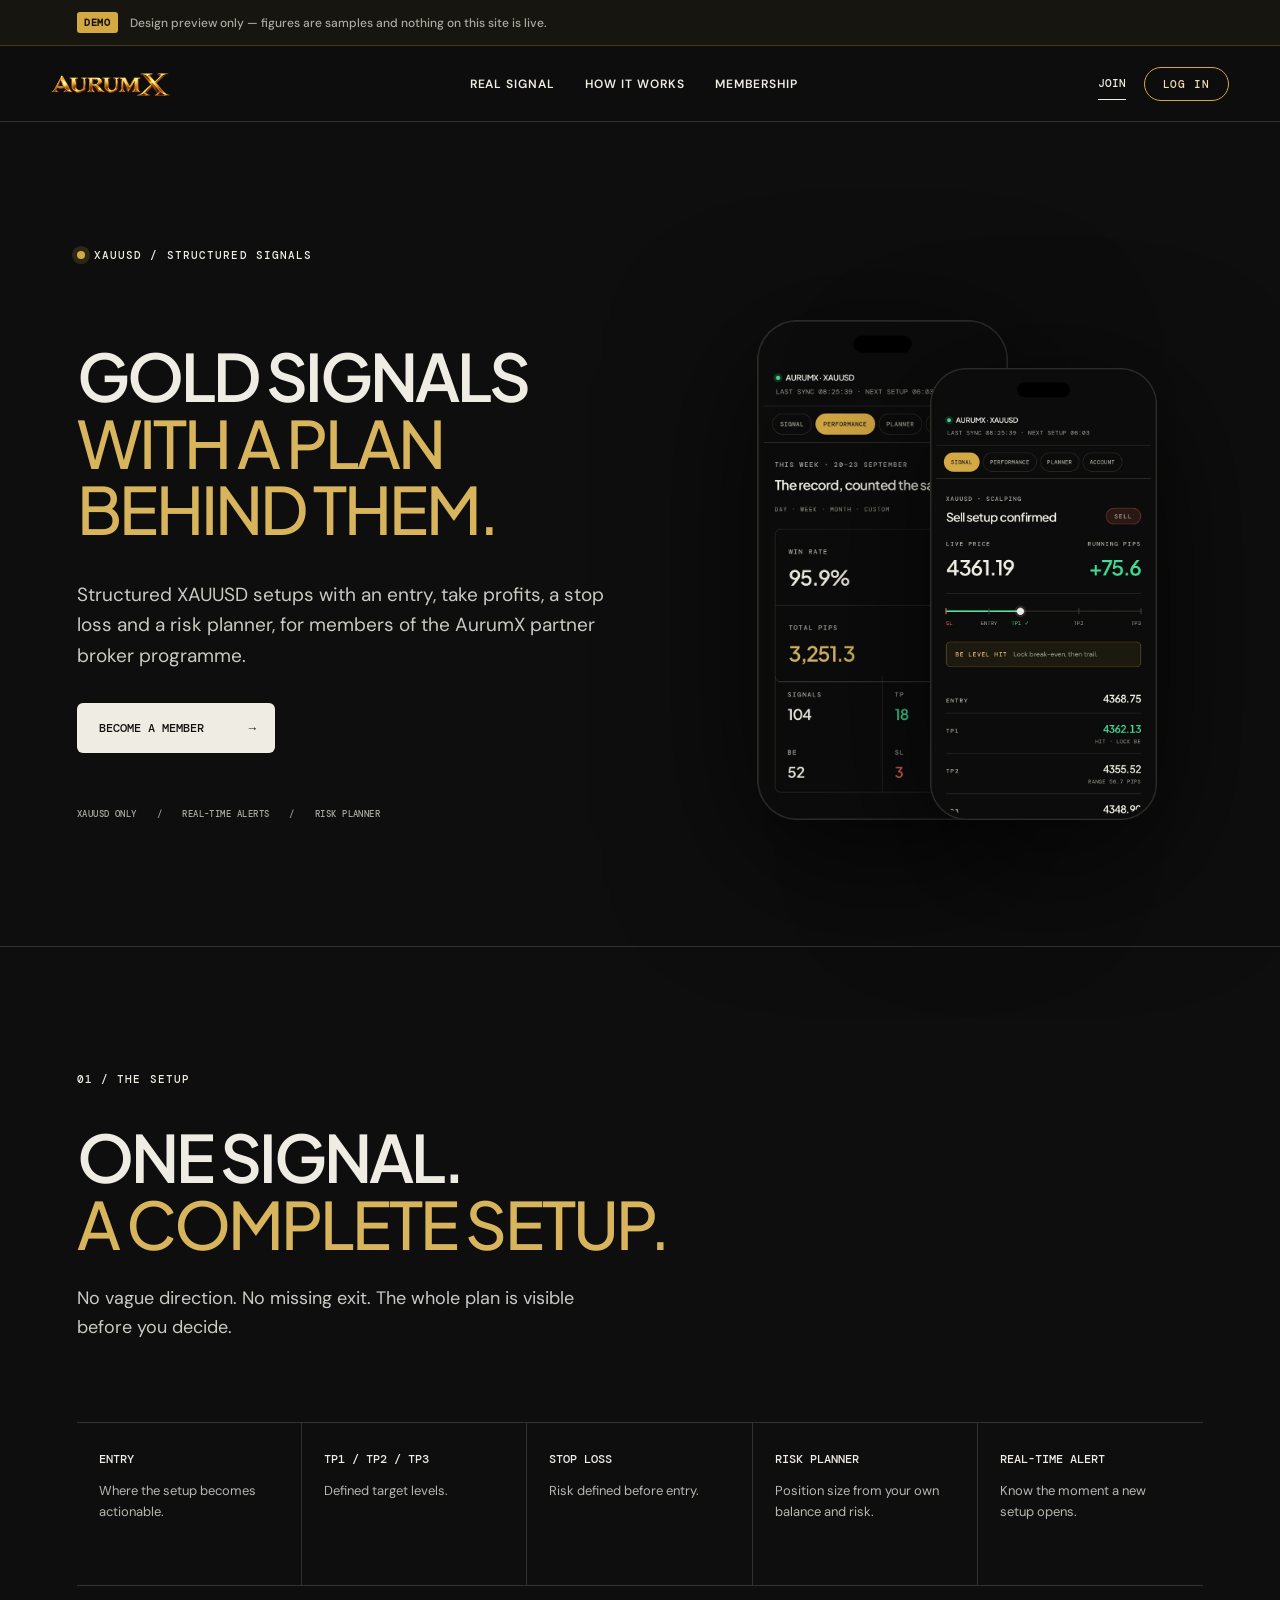
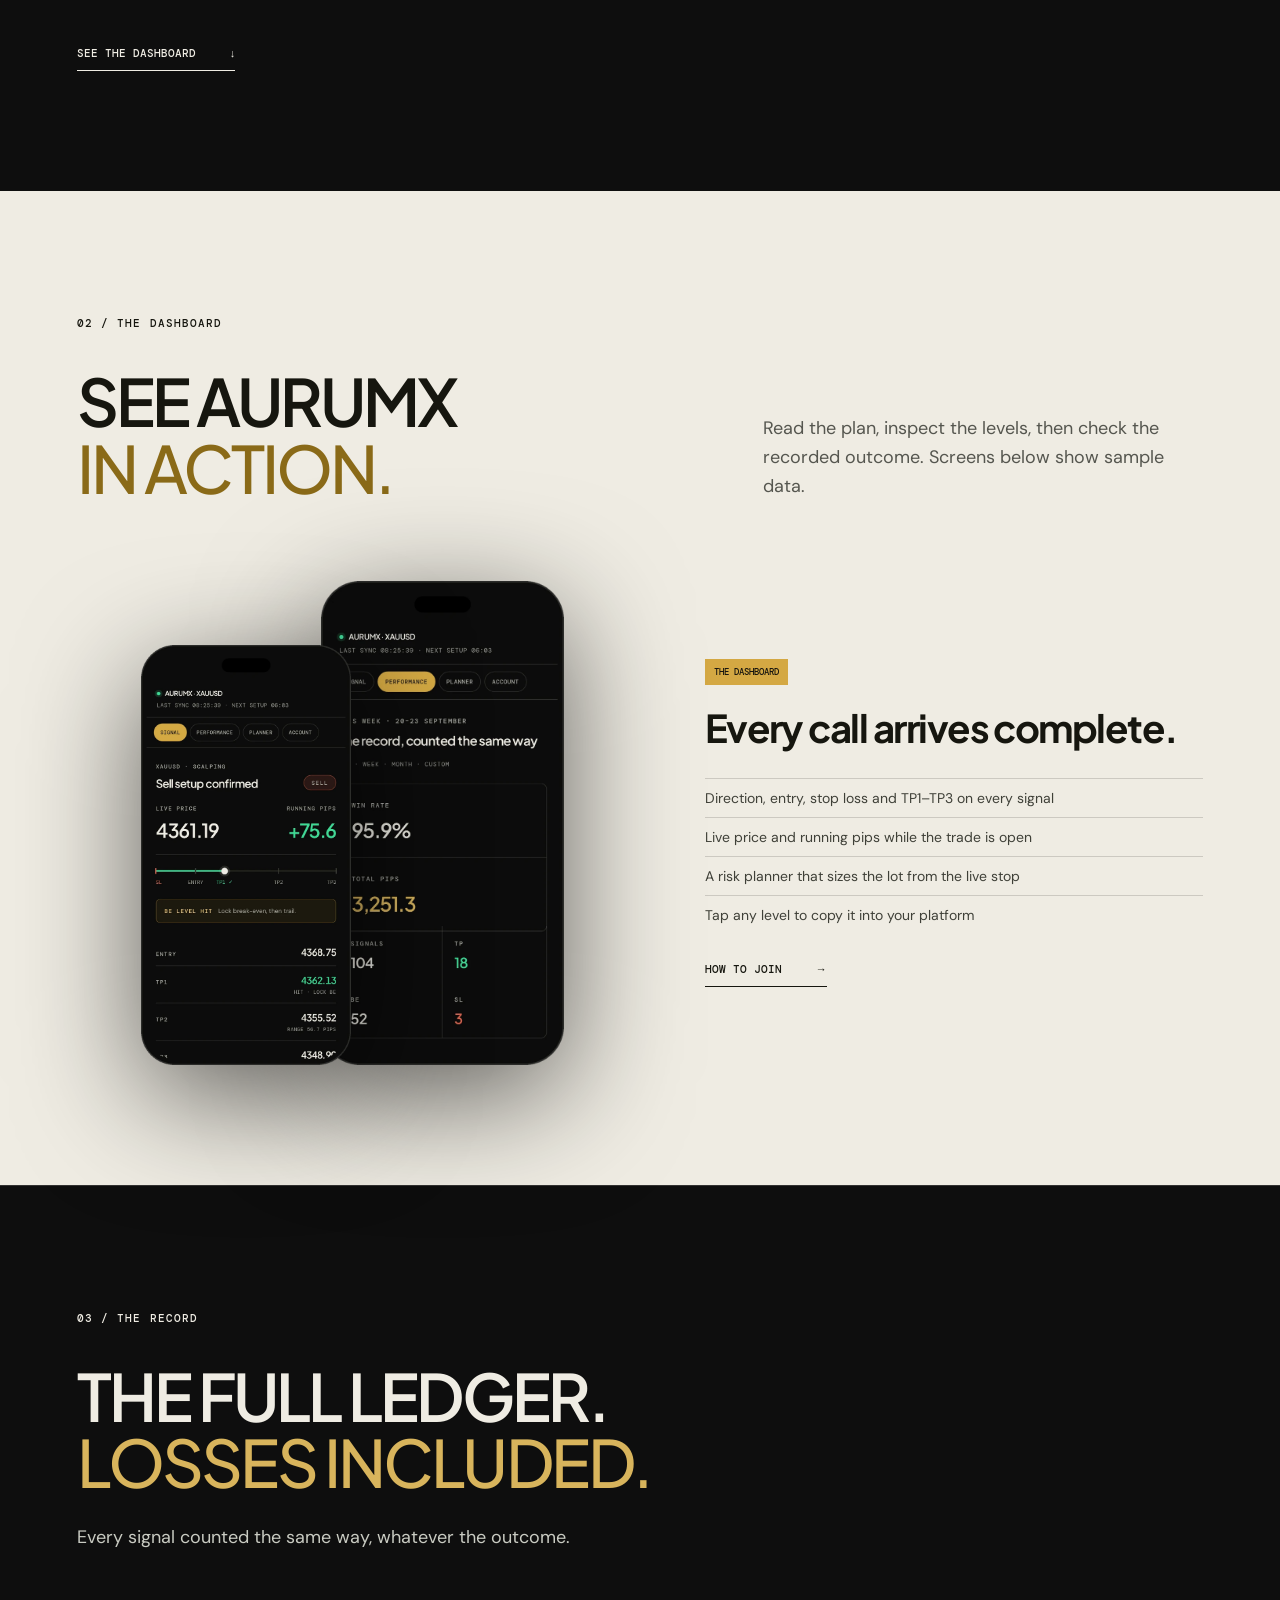
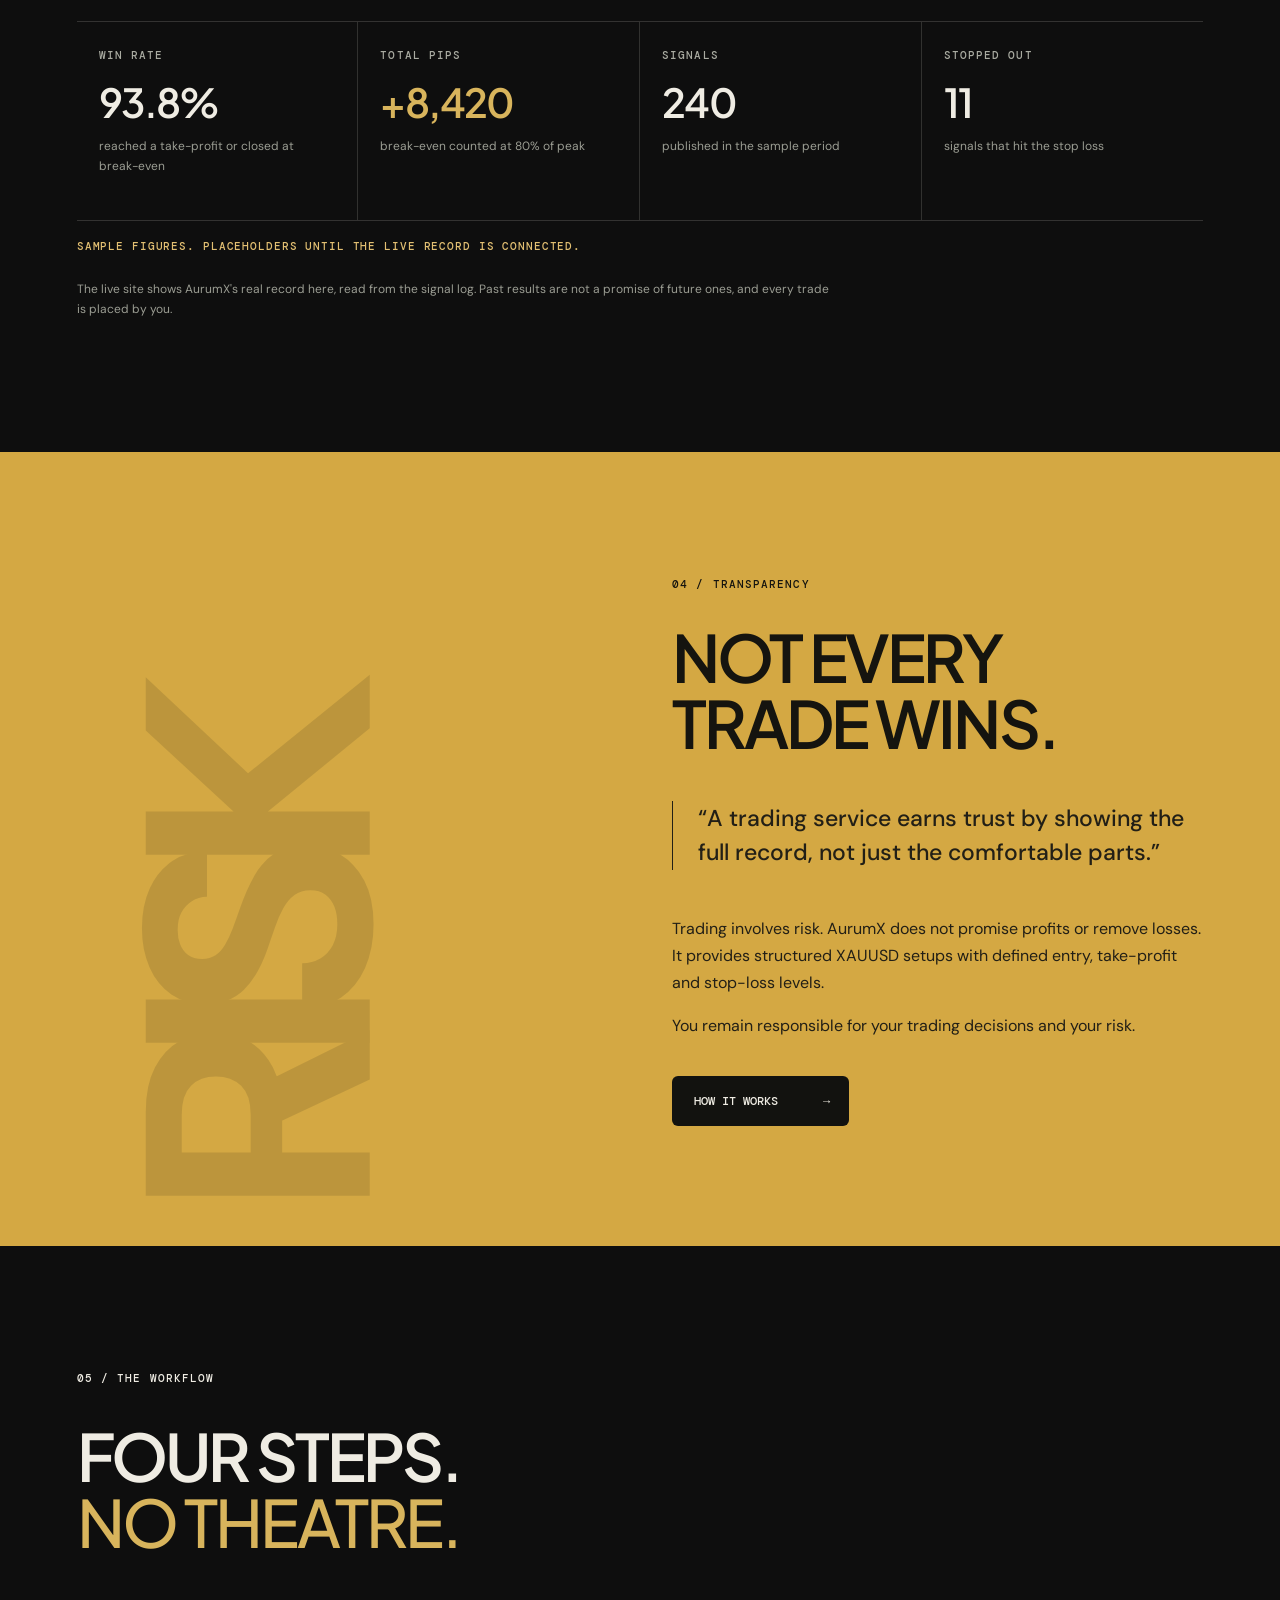
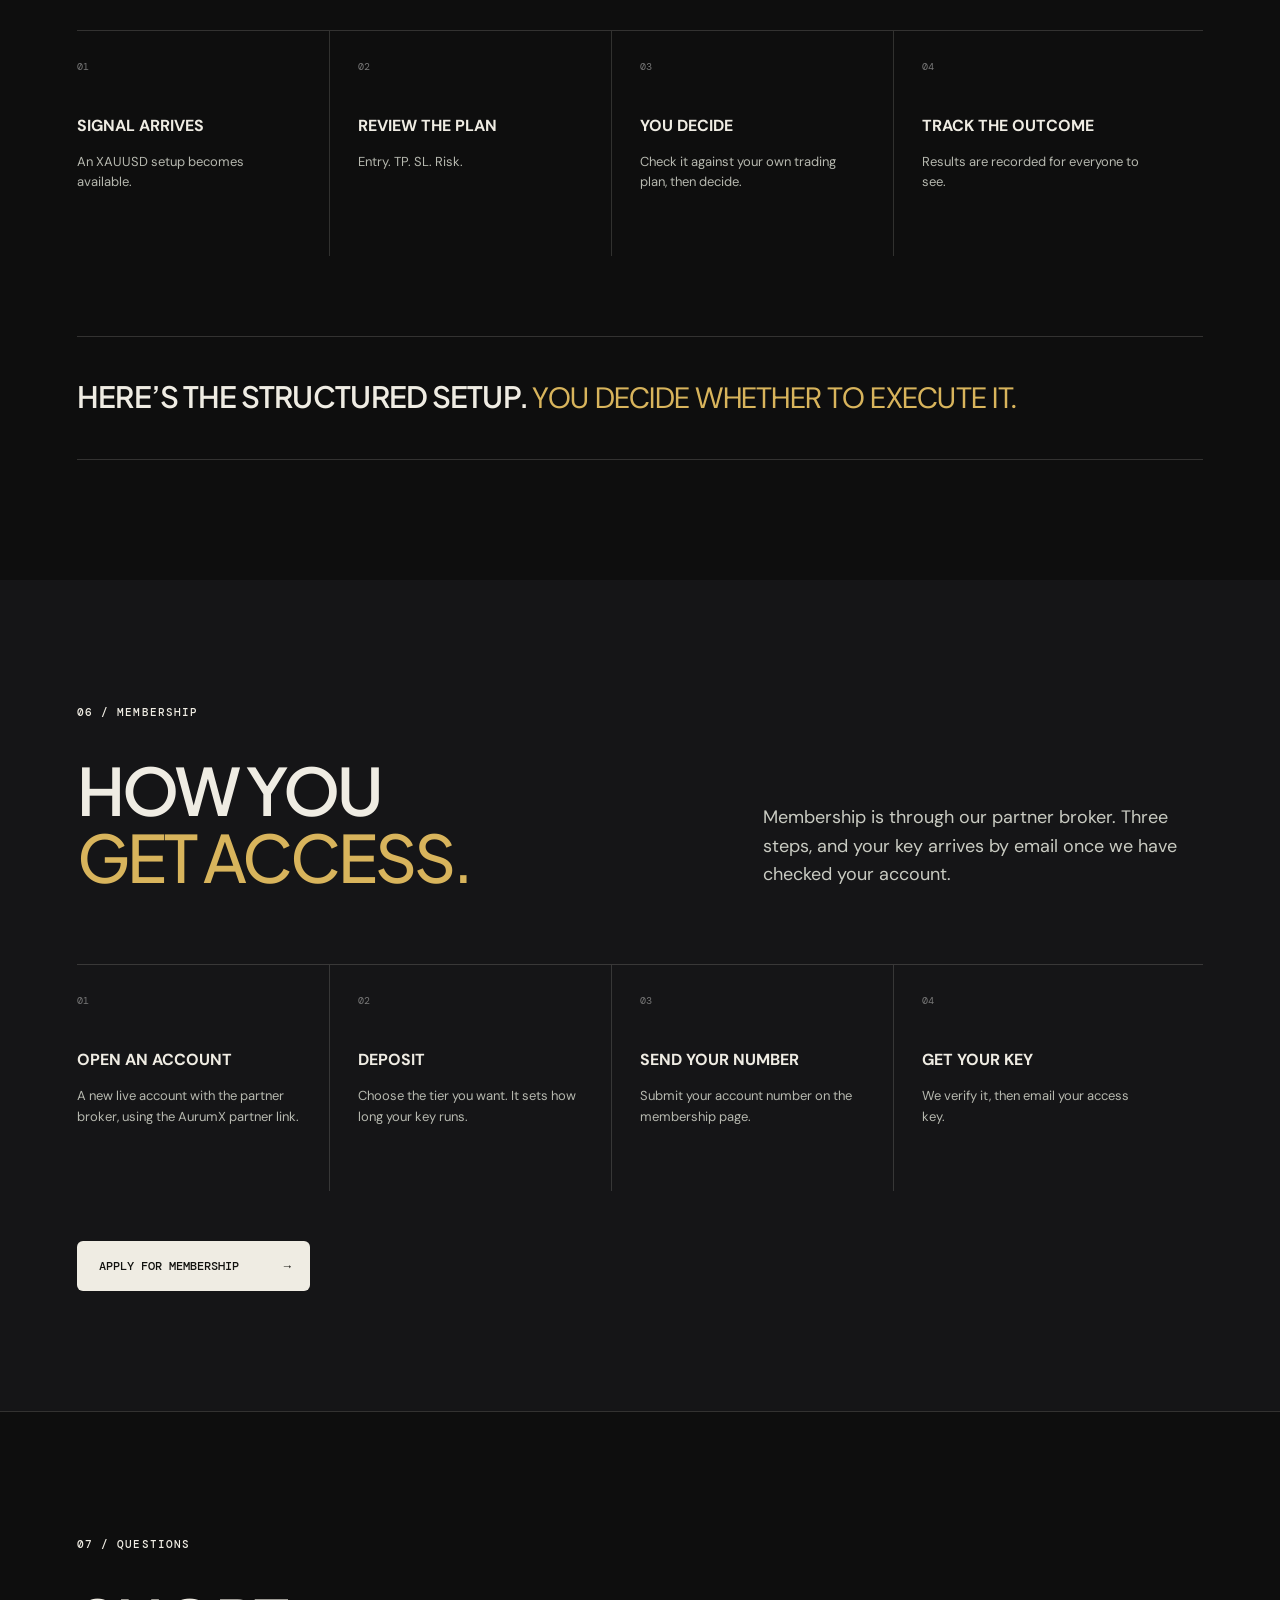
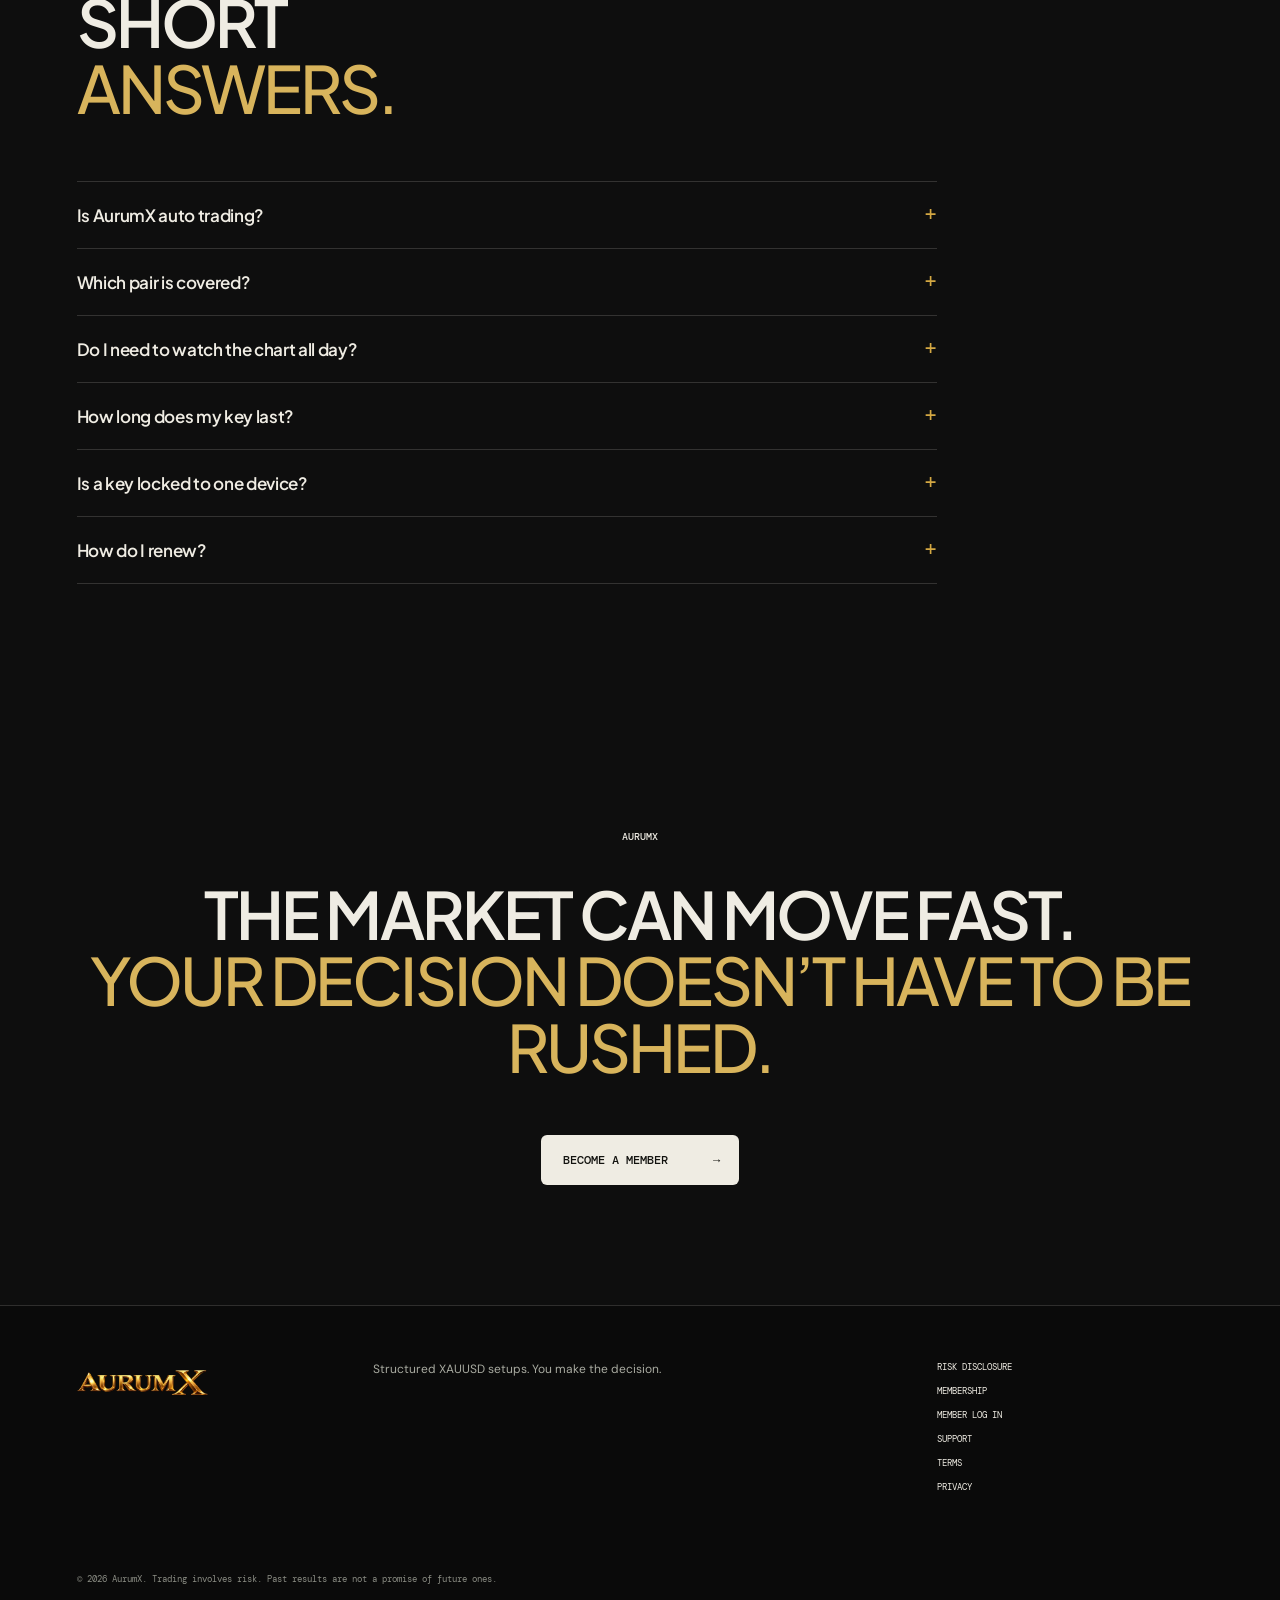
==== commit beb68406: "AurumX mockup: official wordmark in header/footer, emblem as favicon and app icon Co-Authored-By: Cl" ====
--- a/index.html
+++ b/index.html
@@ -6,6 +6,9 @@
   <meta name="robots" content="noindex">
   <meta name="description" content="AurumX provides structured XAUUSD signals with entry, take profit, stop loss and a risk planner.">
   <meta name="theme-color" content="#0e0e0e">
+  <link rel="icon" href="assets/favicon-32.png" sizes="32x32" type="image/png">
+  <link rel="icon" href="assets/icon-192.png" sizes="192x192" type="image/png">
+  <link rel="apple-touch-icon" href="assets/apple-touch-icon.png">
   <title>AurumX — Gold Signals With a Plan Behind Them</title>
   <link rel="preconnect" href="https://fonts.googleapis.com">
   <link rel="preconnect" href="https://fonts.gstatic.com" crossorigin>
@@ -15,7 +18,7 @@
 <body>
   <div class="demo-strip"><b>DEMO</b> <span>Design preview only &mdash; figures are samples and nothing on this site is live.</span></div>
   <header class="site-header">
-    <a class="brand" href="./" aria-label="AurumX home">AURUM<span>X</span></a>
+    <a class="brand" href="./" aria-label="AurumX home"><img src="assets/logo-wordmark.webp" width="420" height="134" alt="AurumX"></a>
     <nav aria-label="Main navigation">
       <a href="#signal">Real signal</a><a href="#process">How it works</a><a href="membership/">Membership</a>
     </nav>
@@ -128,7 +131,7 @@
 
     <section id="contact" class="closing section-pad"><span>AURUMX</span><h2>THE MARKET CAN MOVE FAST.<br><em>YOUR DECISION DOESN&rsquo;T HAVE TO BE RUSHED.</em></h2><a class="button" href="membership/">Become a member <span>&rarr;</span></a></section>
   </main>
-  <footer><a class="brand" href="./">AURUM<span>X</span></a><p>Structured XAUUSD setups. You make the decision.</p><div><a href="#transparency">Risk disclosure</a><a href="membership/">Membership</a><a href="access/">Member log in</a><a href="support/">Support</a><a href="terms/">Terms</a><a href="privacy/">Privacy</a></div><small>&copy; 2026 AurumX. Trading involves risk. Past results are not a promise of future ones.</small></footer>
+  <footer><a class="brand" href="./" aria-label="AurumX home"><img src="assets/logo-wordmark.webp" width="420" height="134" alt="AurumX"></a><p>Structured XAUUSD setups. You make the decision.</p><div><a href="#transparency">Risk disclosure</a><a href="membership/">Membership</a><a href="access/">Member log in</a><a href="support/">Support</a><a href="terms/">Terms</a><a href="privacy/">Privacy</a></div><small>&copy; 2026 AurumX. Trading involves risk. Past results are not a promise of future ones.</small></footer>
 
 </body>
 </html>
--- a/assets/site.css
+++ b/assets/site.css
@@ -250,3 +250,9 @@
 .hero-shots img,.shots-phones img{width:auto}
 :focus-visible{outline:2px solid #d4a843;outline-offset:3px}
 .sample-line{margin-top:18px;font:500 11px DM Mono,monospace;letter-spacing:.08em;color:#e2bf72}
+
+/* official AurumX wordmark (replaces the typed placeholder) */
+.brand{display:flex;align-items:center;padding:0}
+.brand img{height:38px;width:auto;display:block}
+footer .brand img{height:42px}
+@media(max-width:600px){.site-header .brand img{height:31px}.site-header .brand{padding:0}}
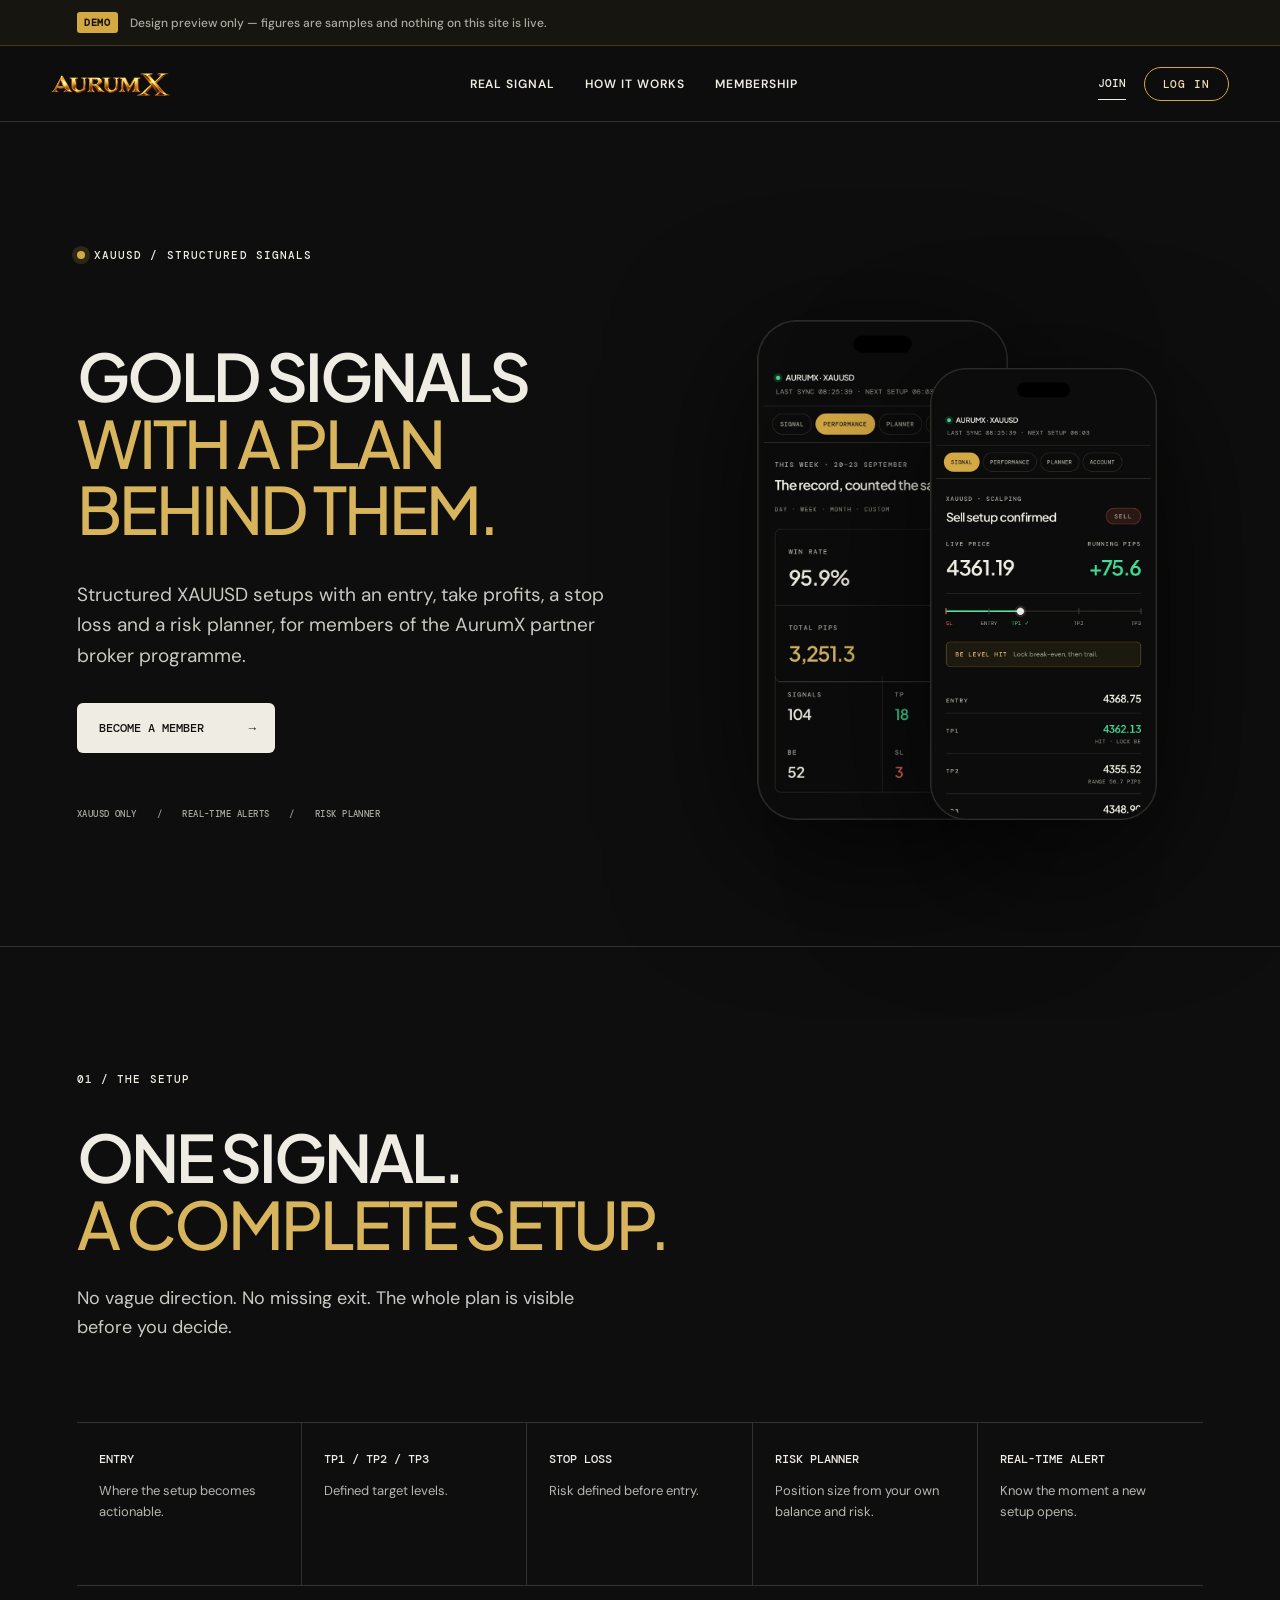
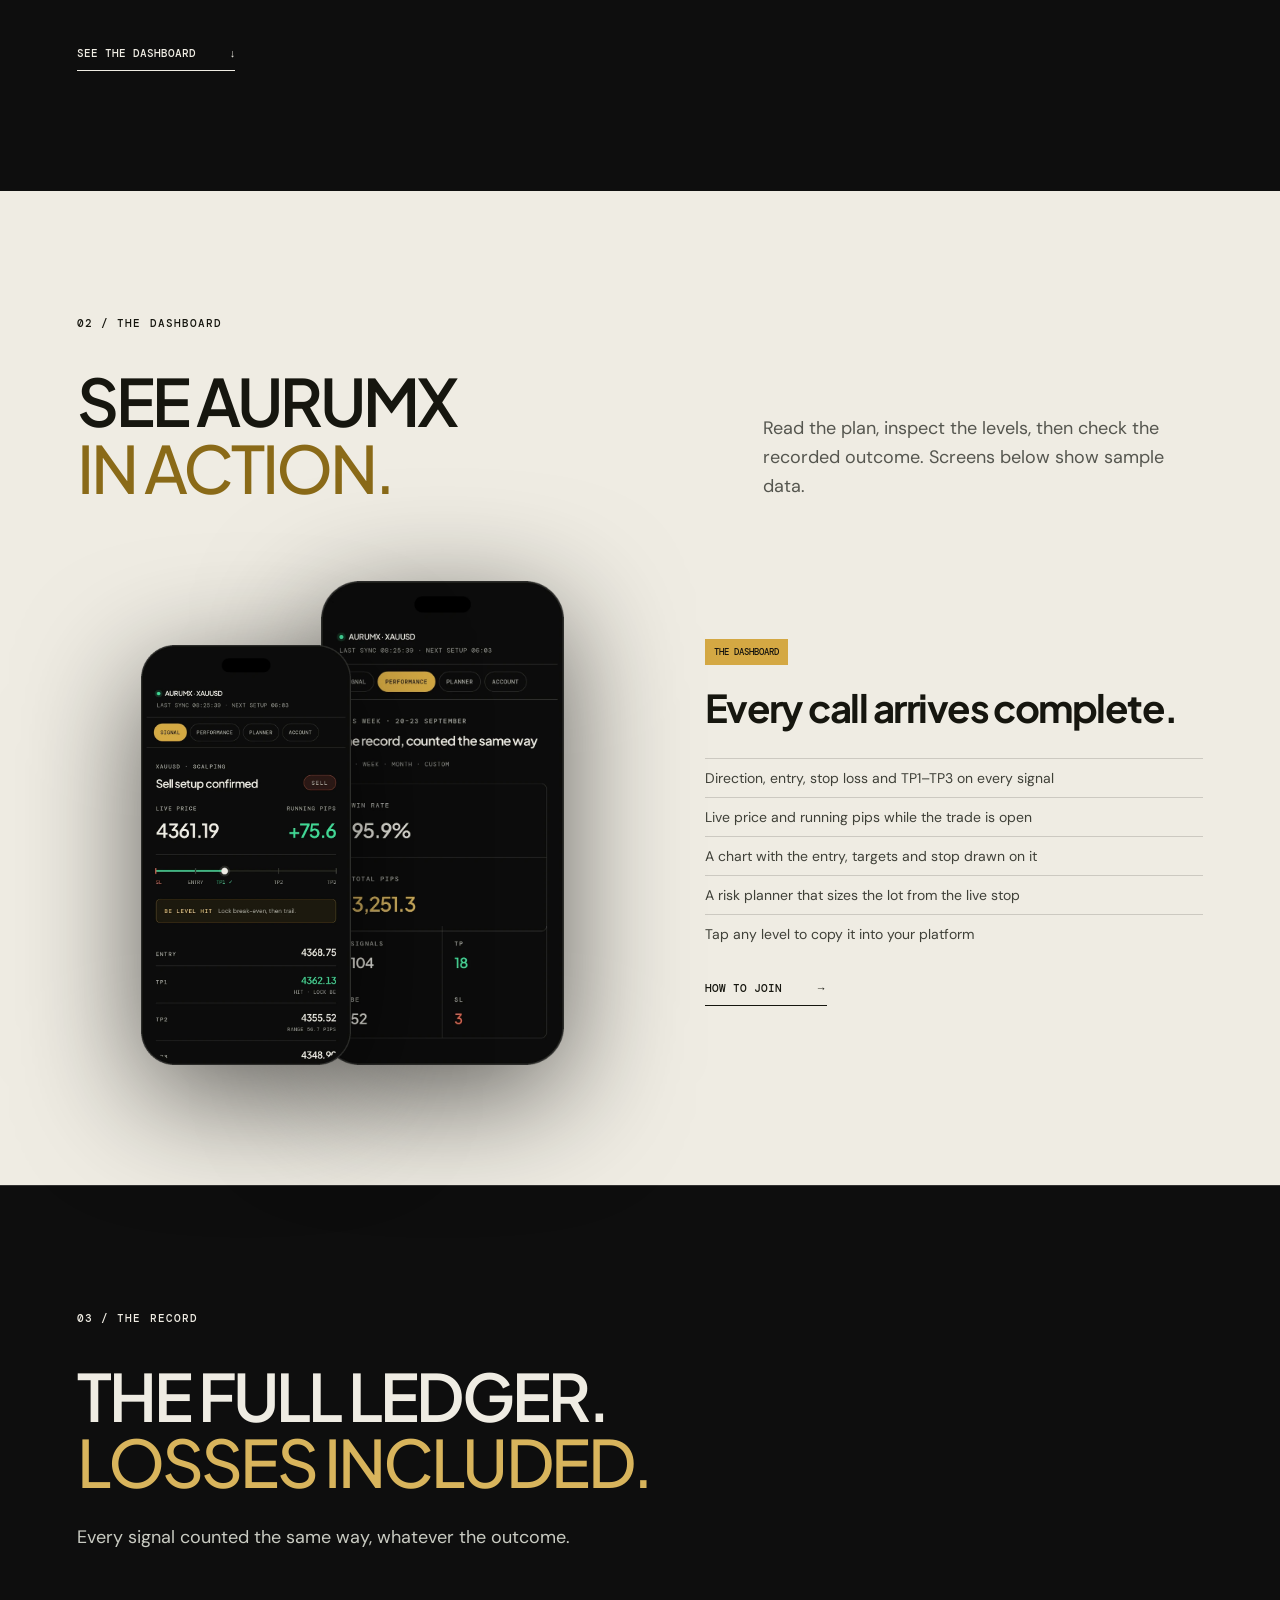
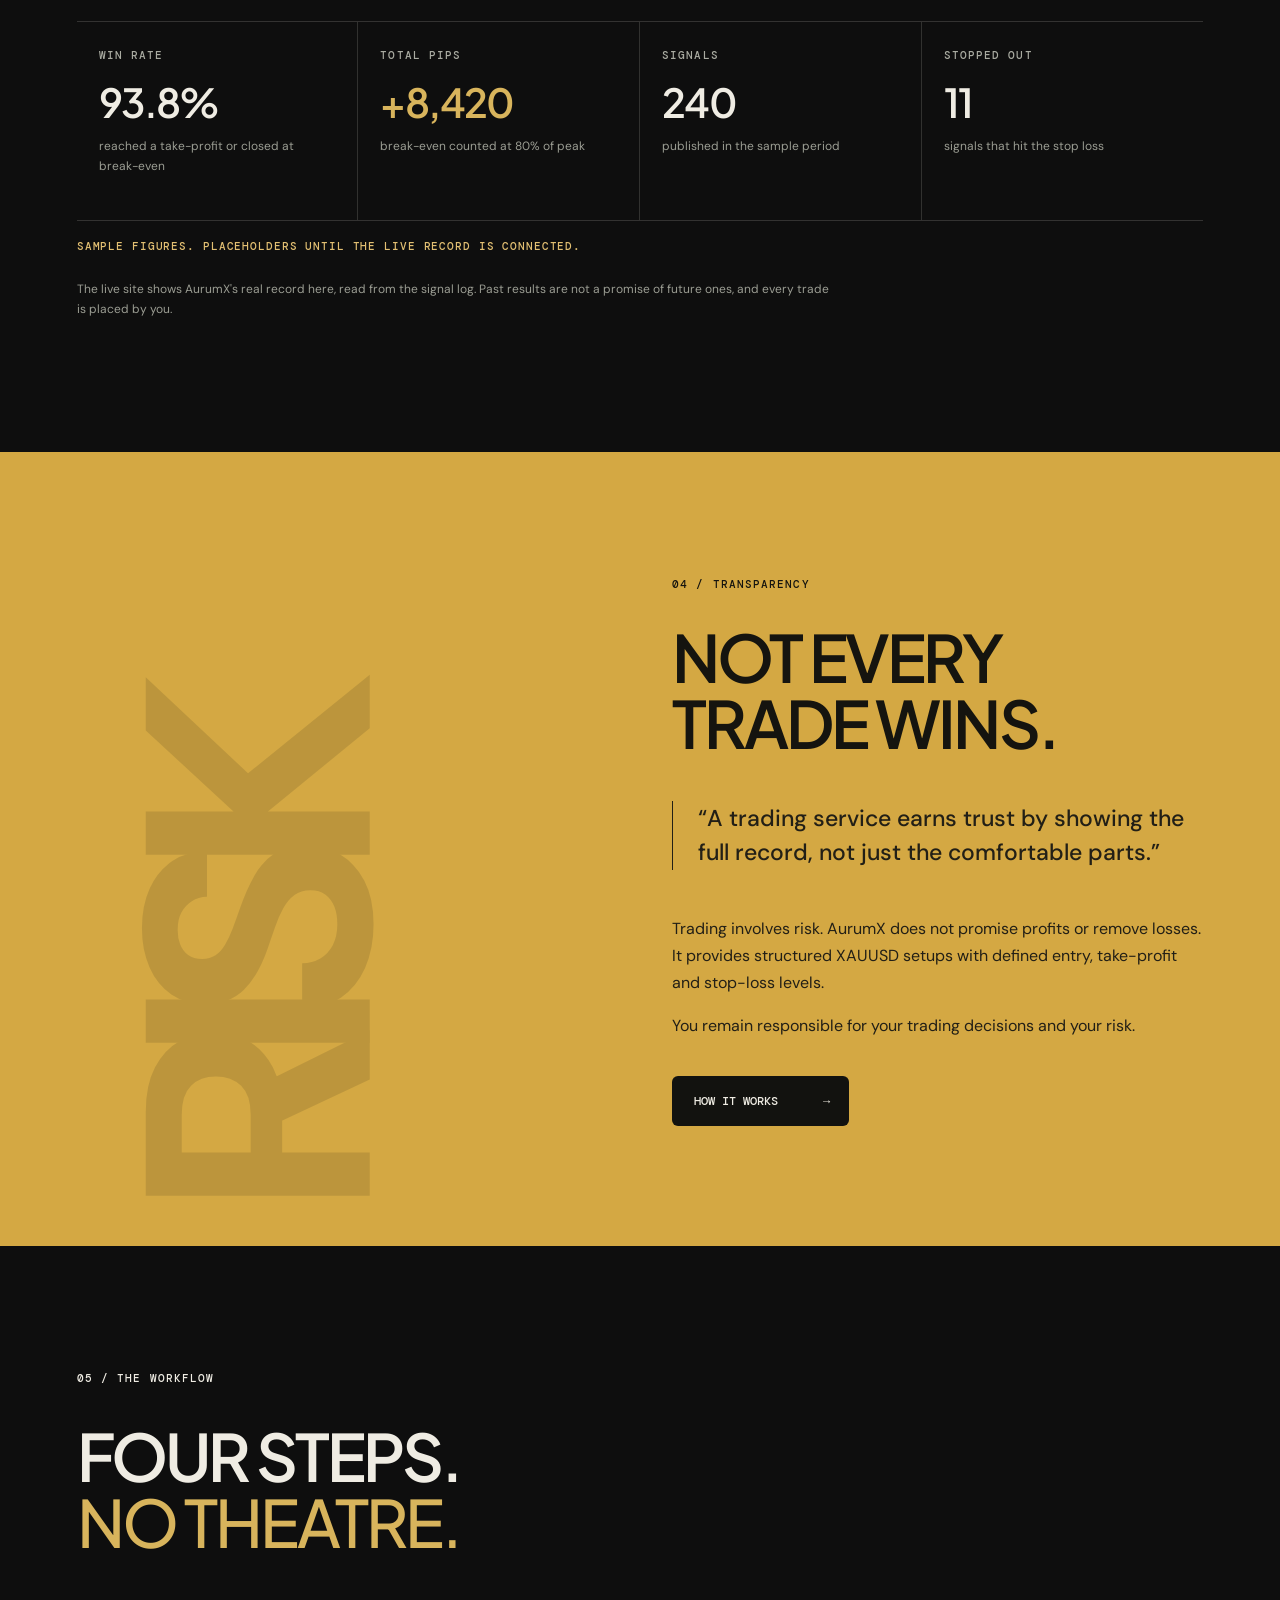
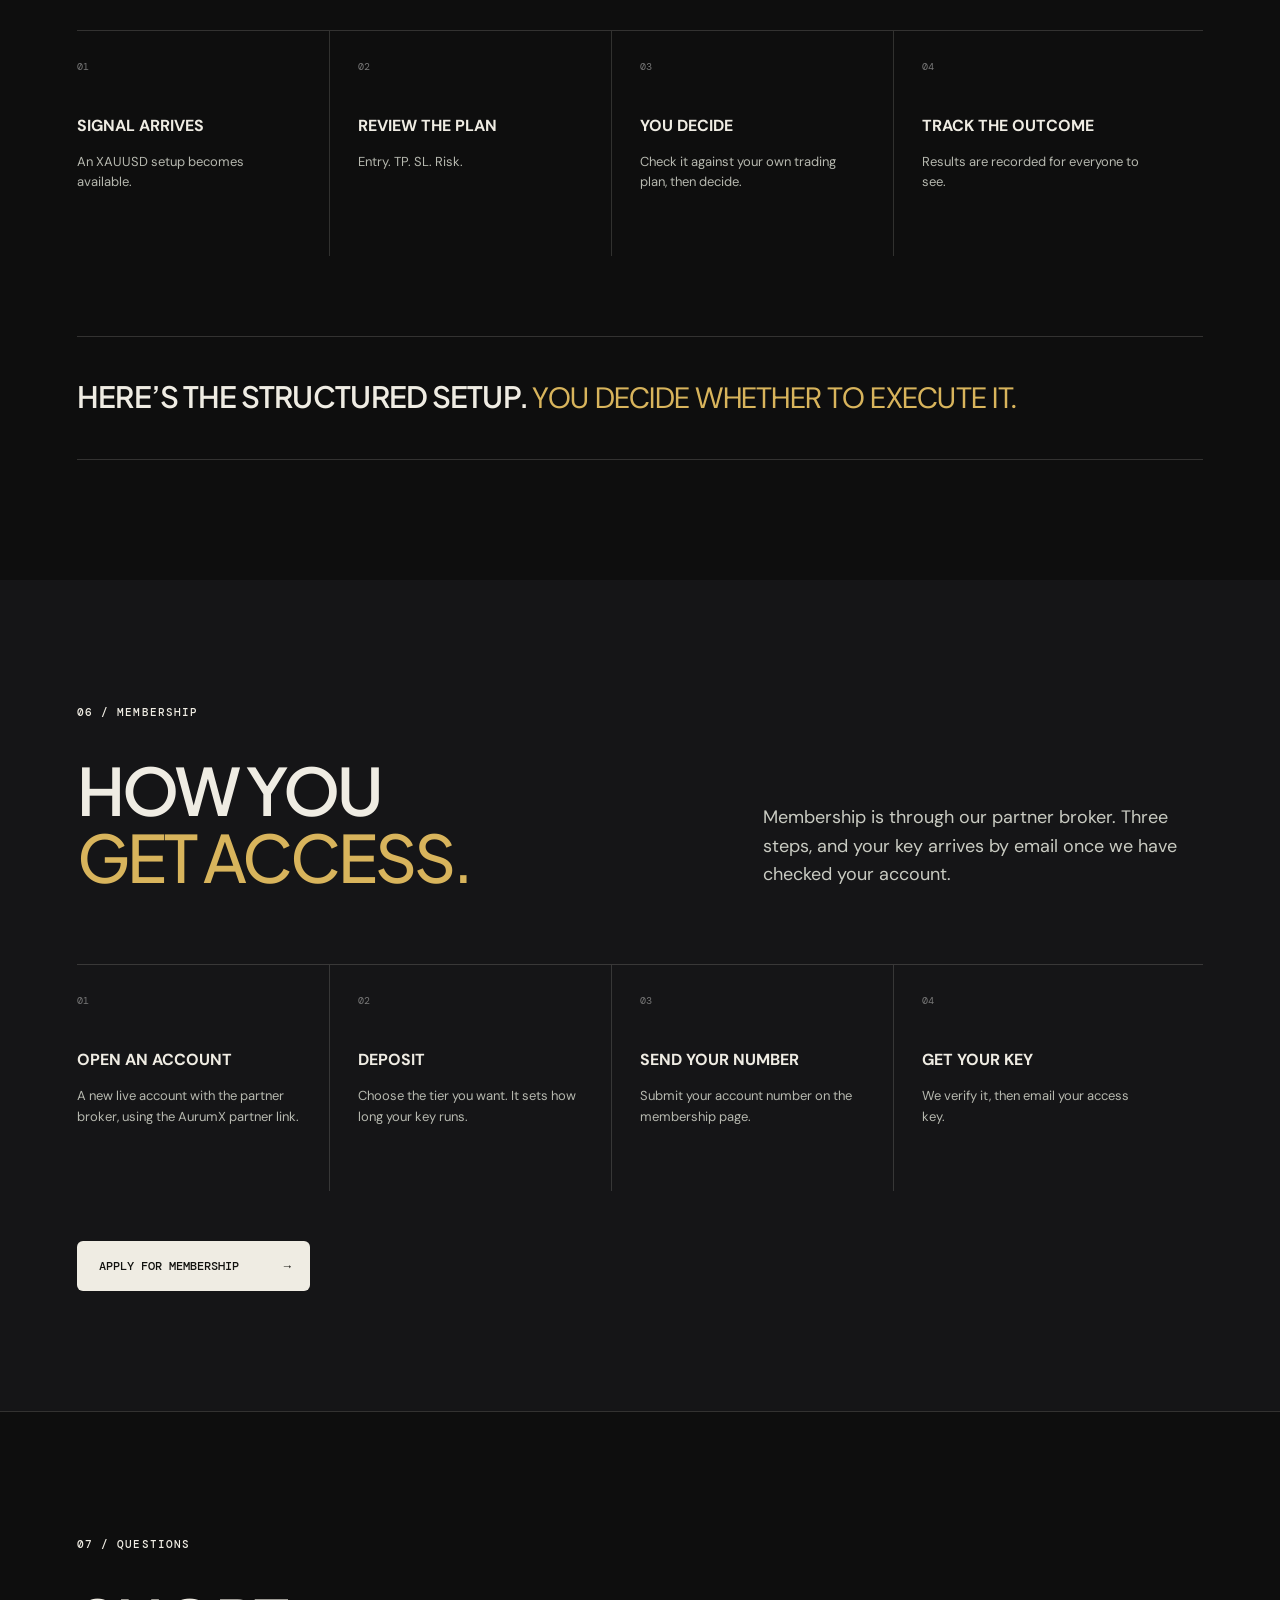
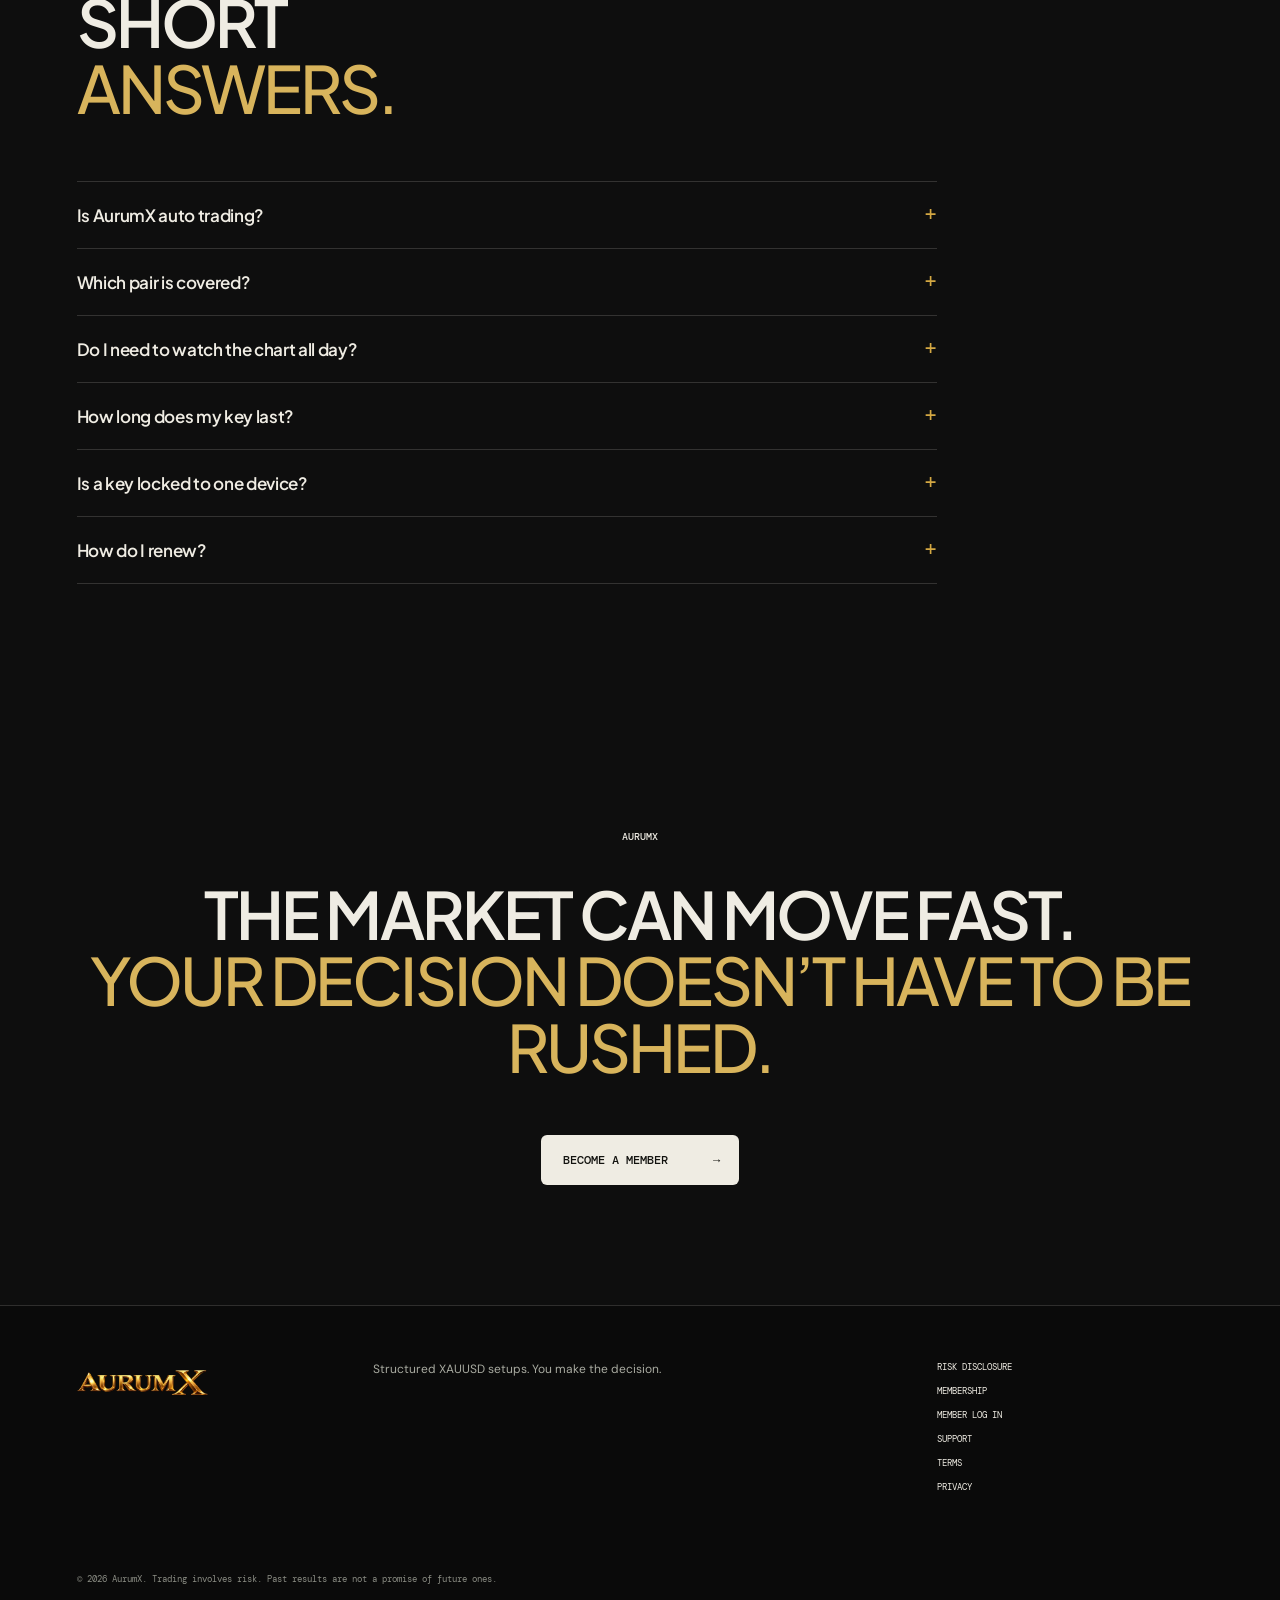
==== commit f2aed6c0: "AurumX mockup: Chart tab on /access (sample candles, entry/TP/SL lines, M15-D1), landing bullet Co-A" ====
--- a/index.html
+++ b/index.html
@@ -70,6 +70,7 @@
           <ul>
             <li>Direction, entry, stop loss and TP1&ndash;TP3 on every signal</li>
             <li>Live price and running pips while the trade is open</li>
+            <li>A chart with the entry, targets and stop drawn on it</li>
             <li>A risk planner that sizes the lot from the live stop</li>
             <li>Tap any level to copy it into your platform</li>
           </ul>
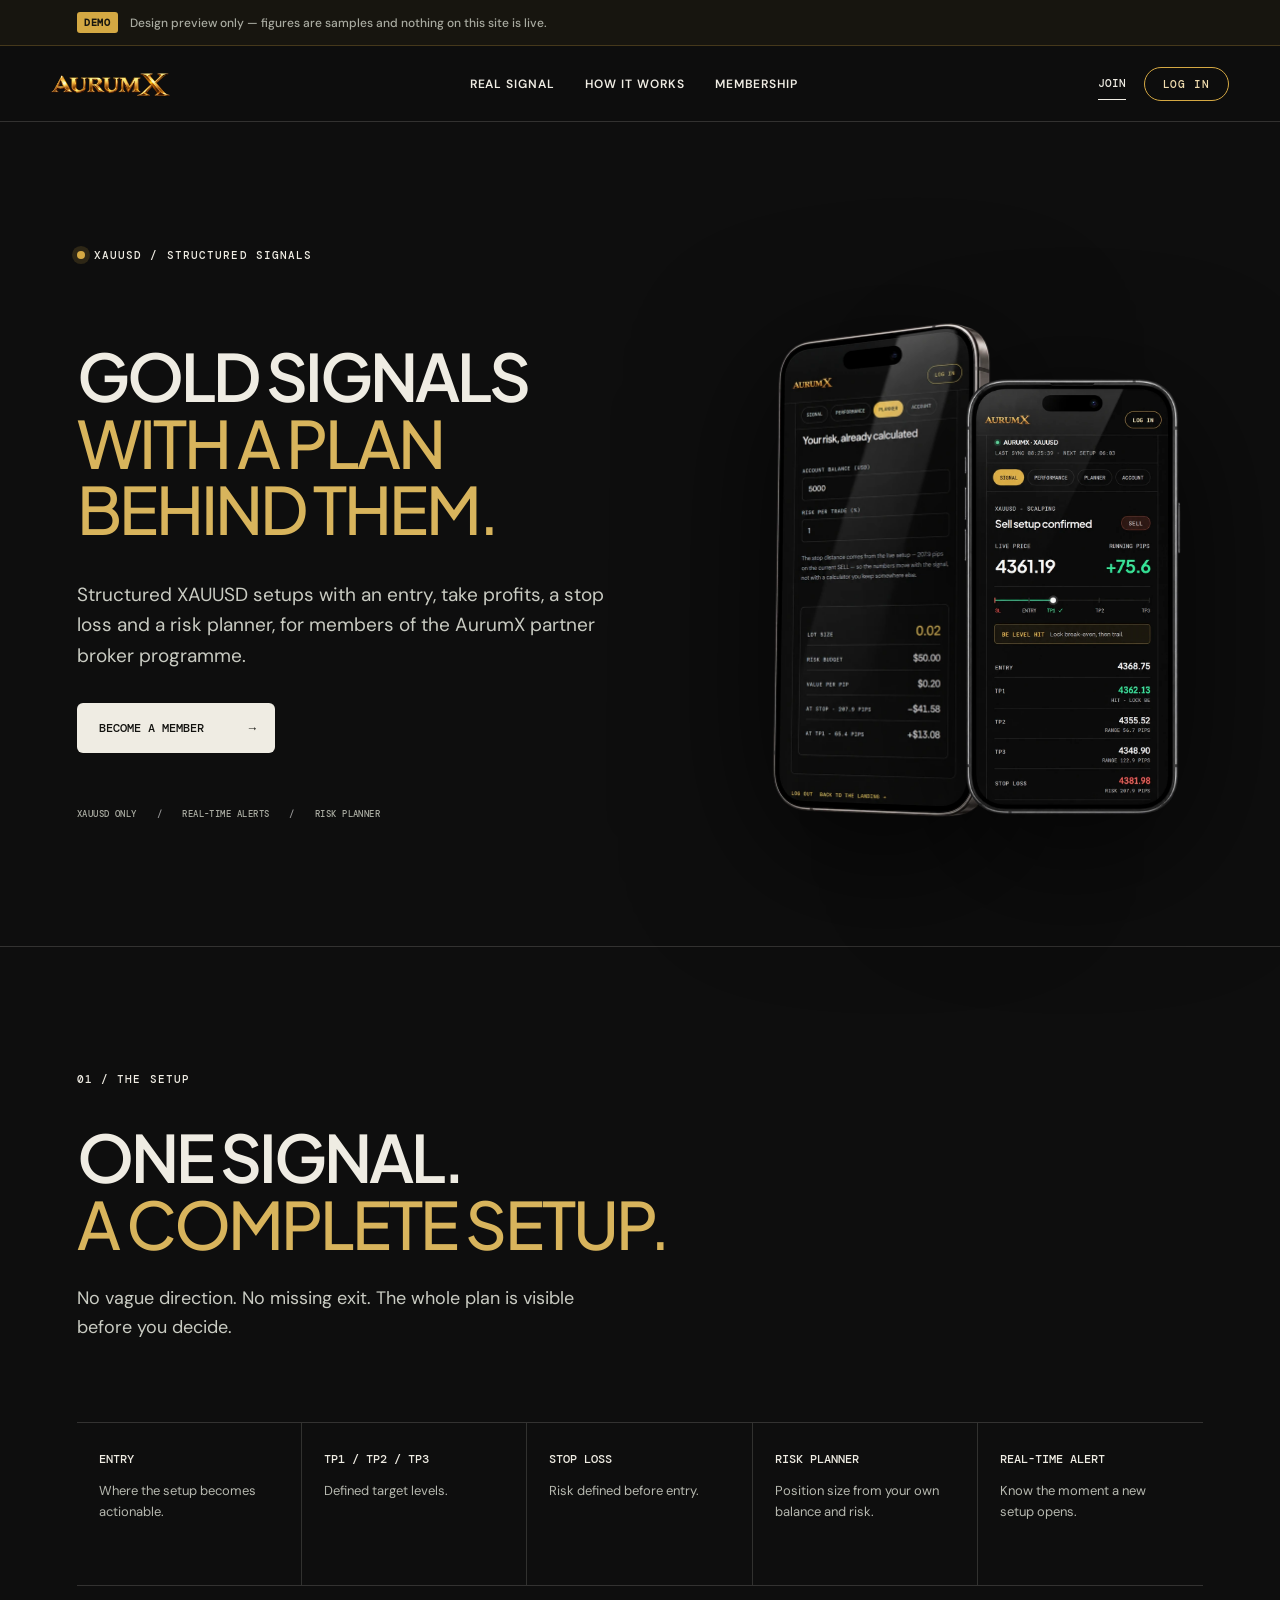
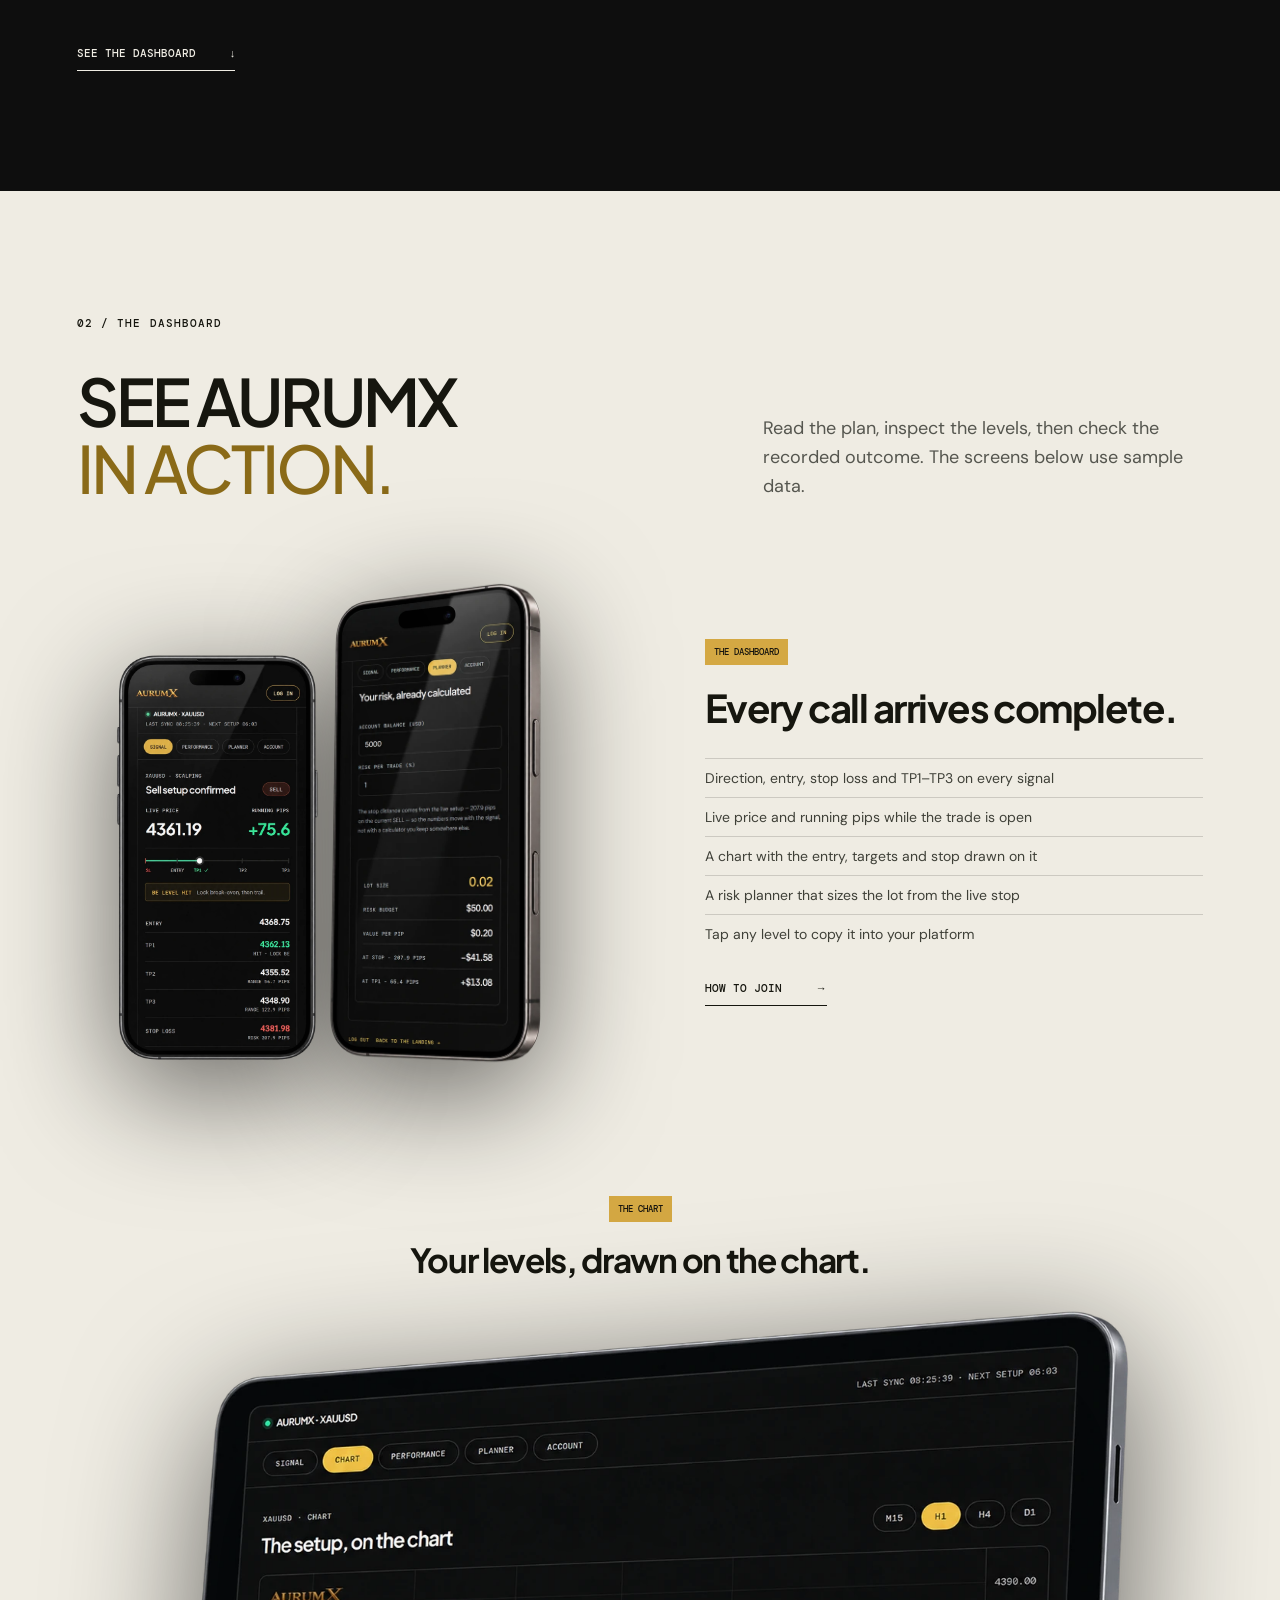
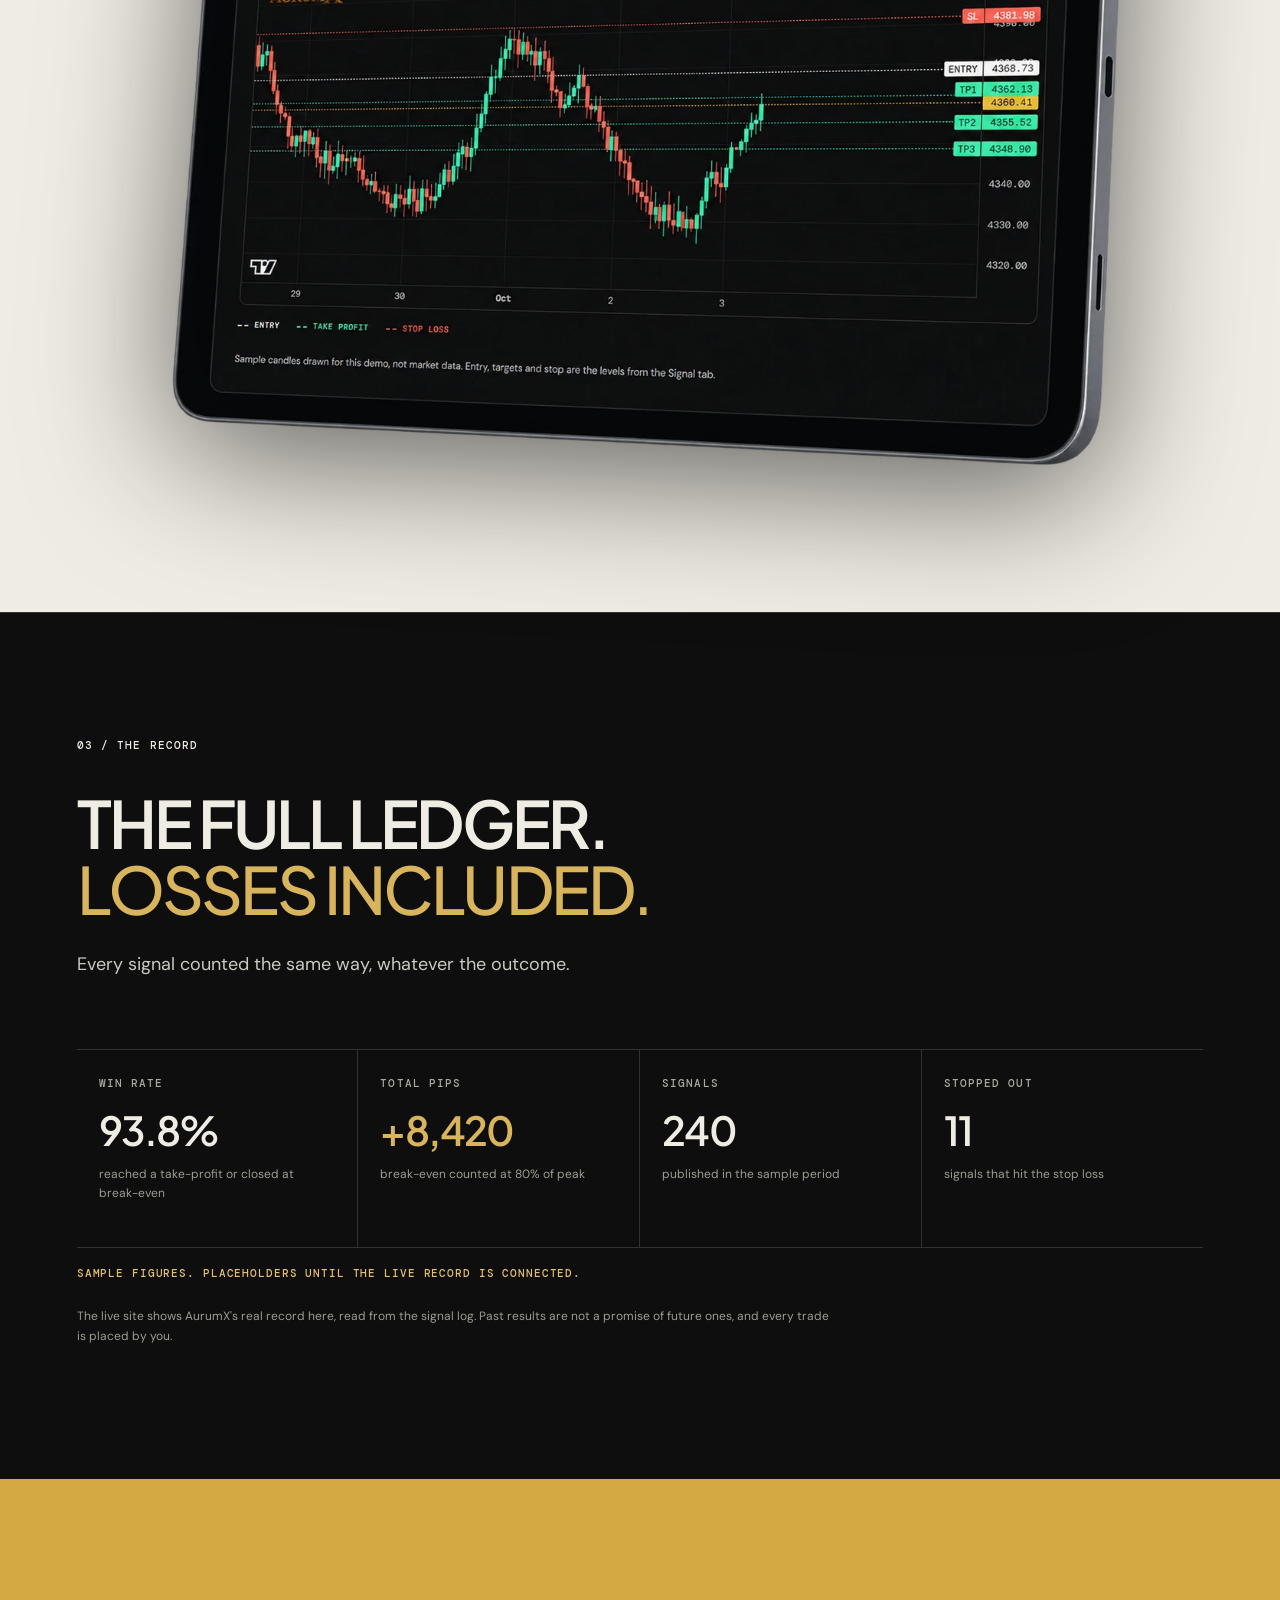
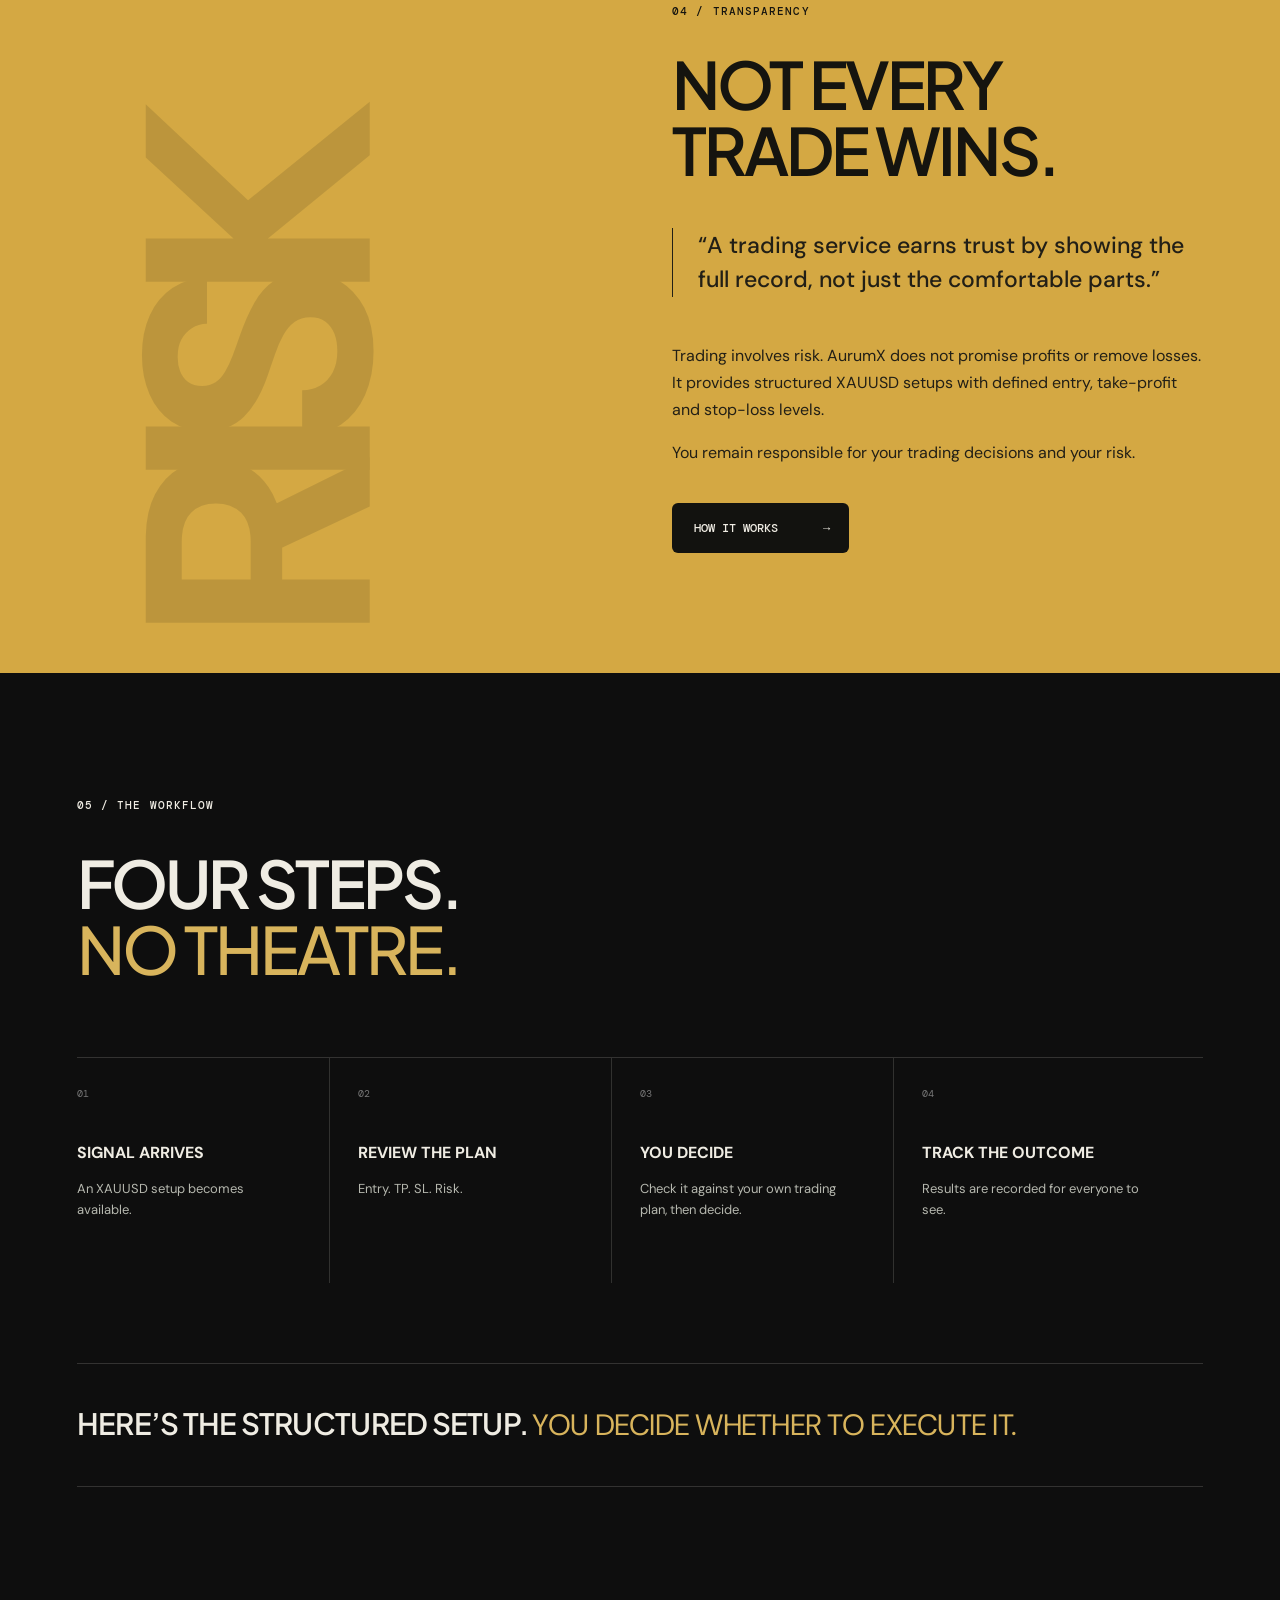
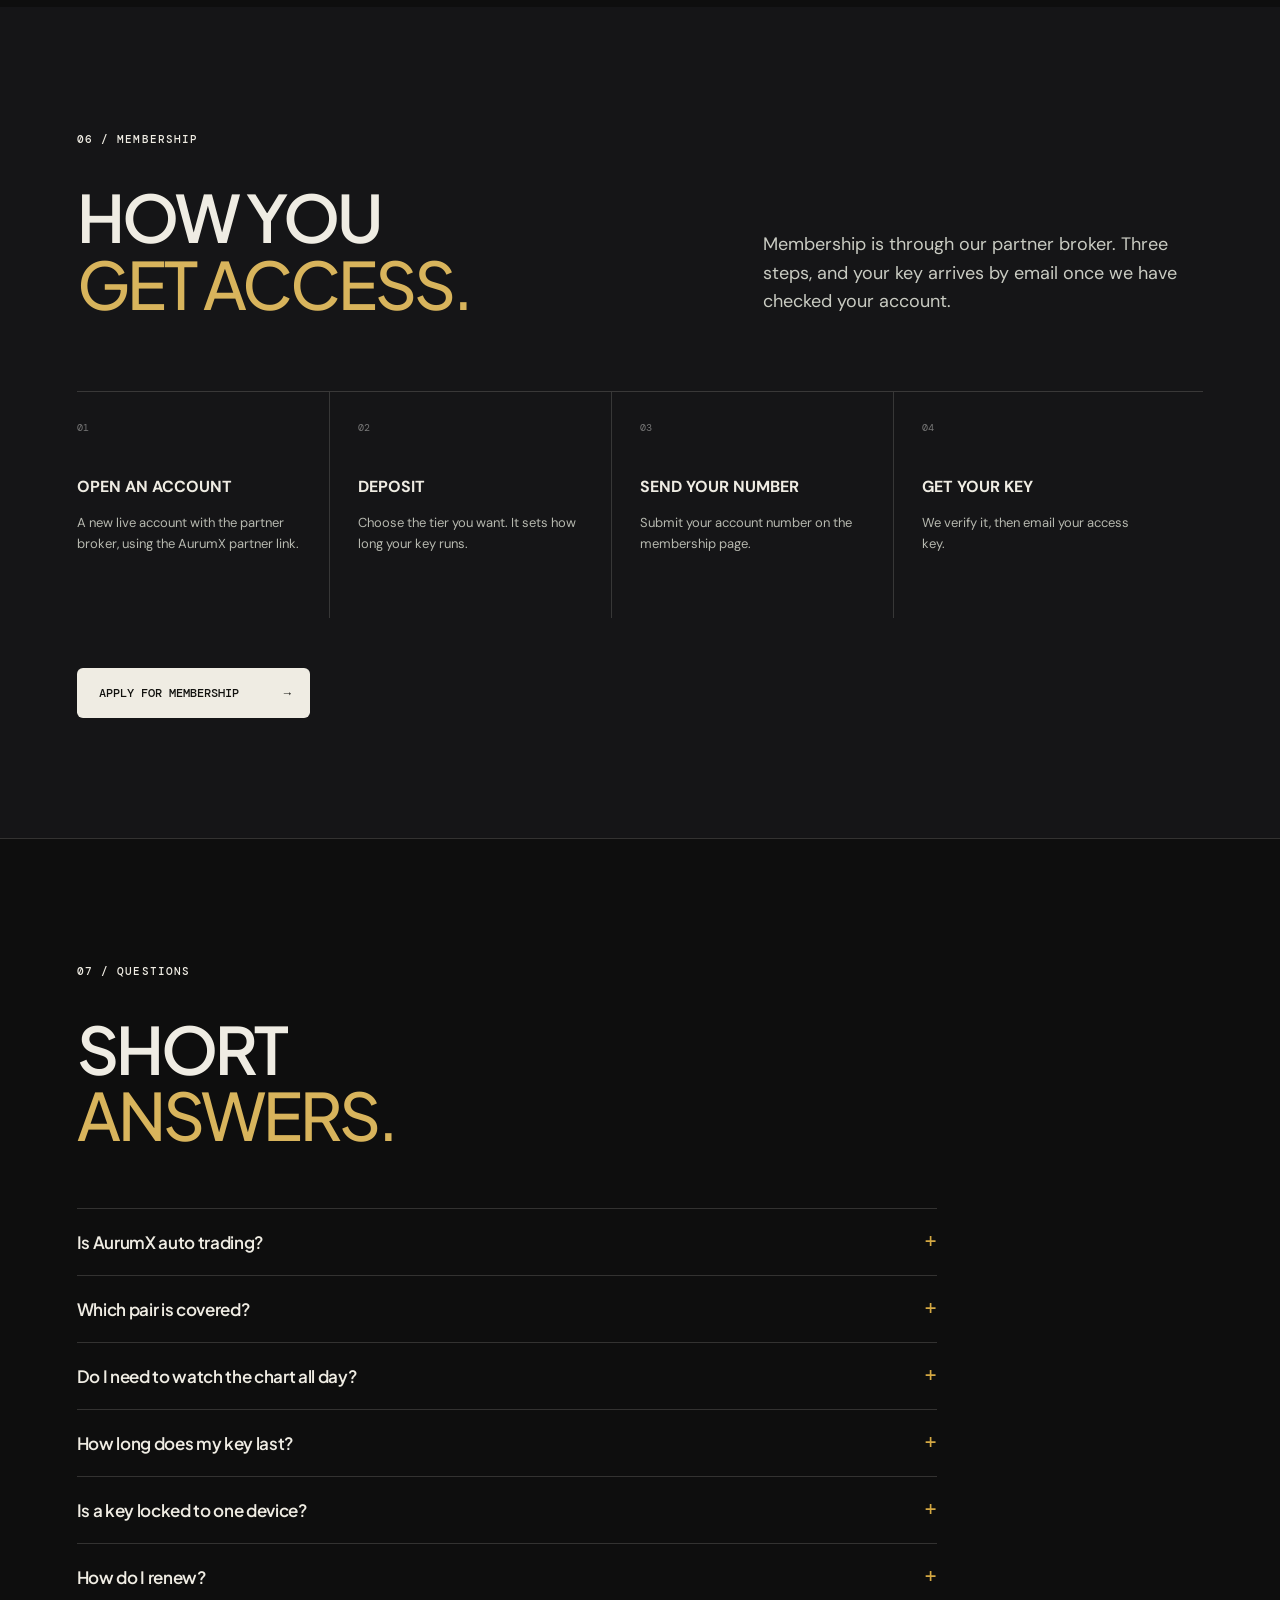
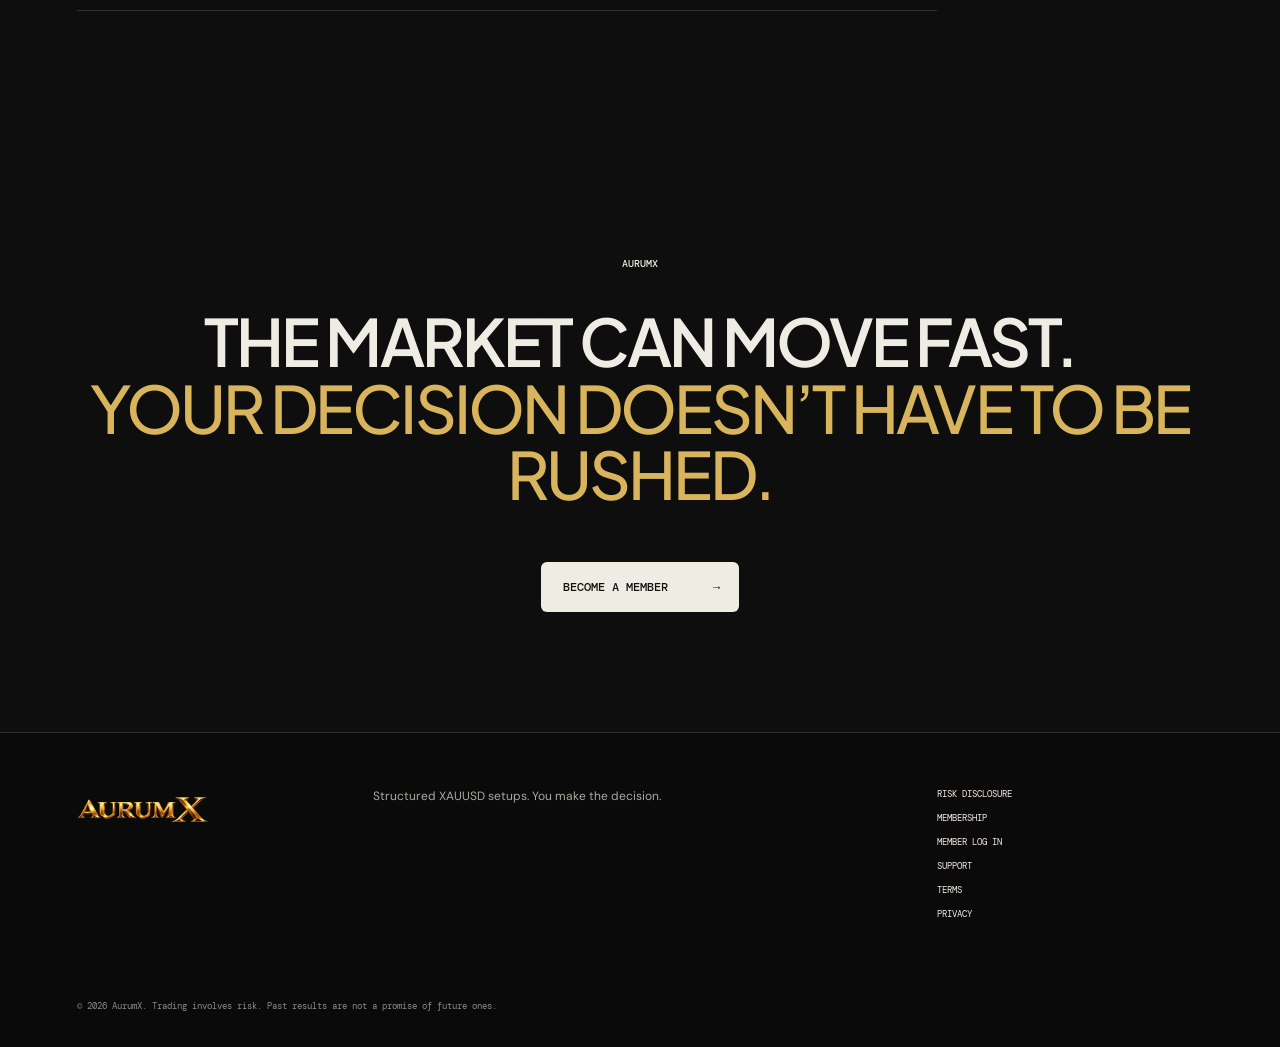
==== commit 0ad68a2d: "AurumX mockup: Pokcik's phone and iPad mockups on the landing page Hero: signal phone in front, plan" ====
--- a/index.html
+++ b/index.html
@@ -39,8 +39,8 @@
           <div class="micro-strip"><span>XAUUSD ONLY</span><span>REAL-TIME ALERTS</span><span>RISK PLANNER</span></div>
         </div>
         <div class="hero-shots" aria-label="The AurumX dashboard on a phone">
-          <img class="b" src="assets/phone-performance.webp" width="620" height="1237" alt="AurumX performance tab: win rate, total pips and outcome split" fetchpriority="high">
-          <img class="a" src="assets/phone-signal.webp" width="620" height="1237" alt="AurumX signal tab: entry, take profits and stop loss">
+          <img class="b" src="assets/mock-phone-planner-angle.webp" width="620" height="1004" alt="AurumX risk planner: lot size, risk budget and value per pip" fetchpriority="high">
+          <img class="a" src="assets/mock-phone-signal.webp" width="620" height="1271" alt="AurumX signal tab: live price, entry, take profits and stop loss">
         </div>
       </div>
     </section>
@@ -58,11 +58,11 @@
     </section>
 
     <section id="signal" class="proof section-pad">
-      <div class="section-intro horizontal"><div><span>02 / THE DASHBOARD</span><h2>SEE AURUMX<br><em>IN ACTION.</em></h2></div><p>Read the plan, inspect the levels, then check the recorded outcome. Screens below show sample data.</p></div>
+      <div class="section-intro horizontal"><div><span>02 / THE DASHBOARD</span><h2>SEE AURUMX<br><em>IN ACTION.</em></h2></div><p>Read the plan, inspect the levels, then check the recorded outcome. The screens below use sample data.</p></div>
       <div class="shots">
         <div class="shots-phones">
-          <img class="a" src="assets/phone-signal.webp" width="620" height="1237" alt="AurumX signal tab" loading="lazy" decoding="async">
-          <img class="b" src="assets/phone-performance.webp" width="620" height="1237" alt="AurumX performance tab" loading="lazy" decoding="async">
+          <img class="a" src="assets/mock-phone-signal.webp" width="620" height="1271" alt="AurumX signal tab" loading="lazy" decoding="async">
+          <img class="b" src="assets/mock-phone-planner-angle.webp" width="620" height="1004" alt="AurumX risk planner" loading="lazy" decoding="async">
         </div>
         <div class="shots-copy">
           <span class="demo-badge">THE DASHBOARD</span>
@@ -76,6 +76,12 @@
           </ul>
           <a class="text-link" href="membership/" style="margin-top:28px">How to join <span>&rarr;</span></a>
         </div>
+      </div>
+
+      <div class="tablet-shot">
+        <span class="demo-badge">THE CHART</span>
+        <h3 style="font-family:'Plus Jakarta Sans',sans-serif;font-size:clamp(26px,2.6vw,38px);letter-spacing:-.04em;margin:16px 0 30px">Your levels, drawn on the chart.</h3>
+        <img src="assets/mock-tablet-chart.webp" width="1280" height="1015" alt="AurumX chart on a tablet: entry, three take-profit levels and the stop loss drawn on the candles" loading="lazy" decoding="async">
       </div>
     </section>
 
--- a/assets/site.css
+++ b/assets/site.css
@@ -256,3 +256,4 @@
 .brand img{height:38px;width:auto;display:block}
 footer .brand img{height:42px}
 @media(max-width:600px){.site-header .brand img{height:31px}.site-header .brand{padding:0}}
+.tablet-shot img{height:auto}
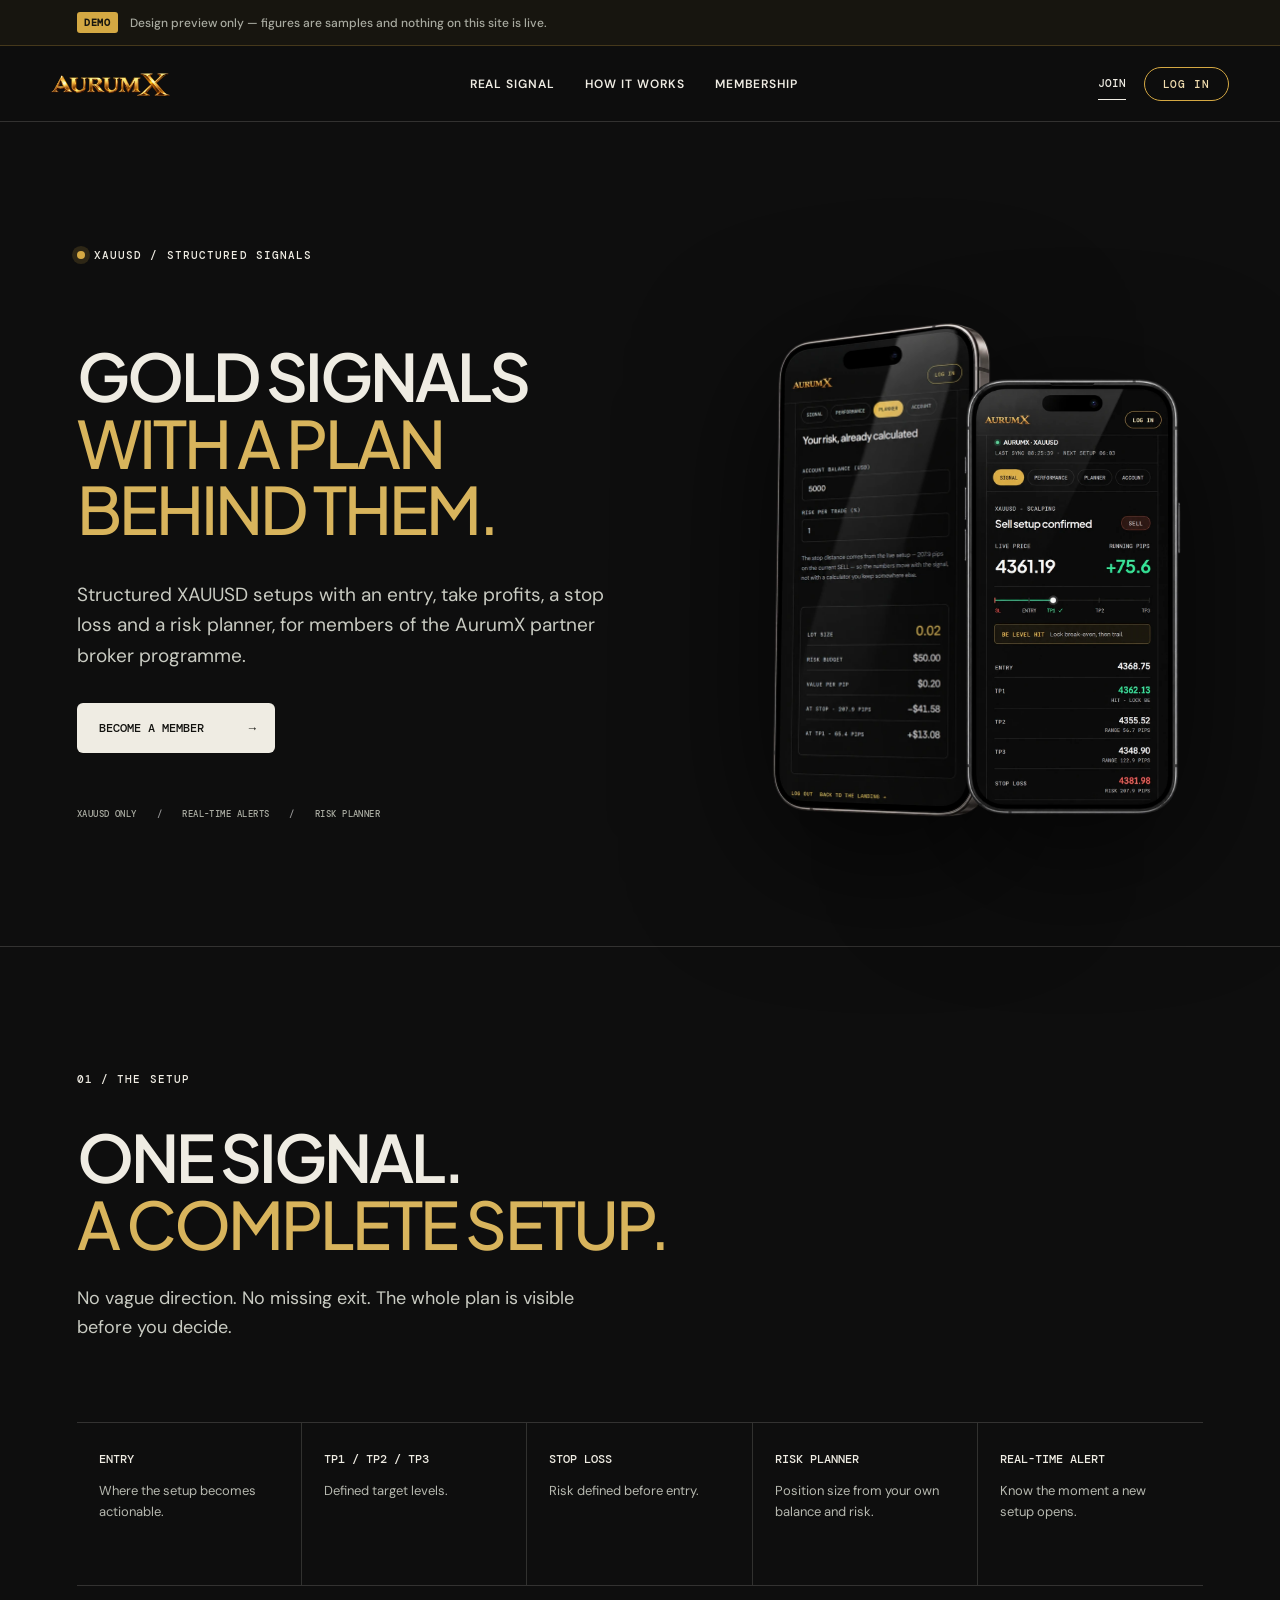
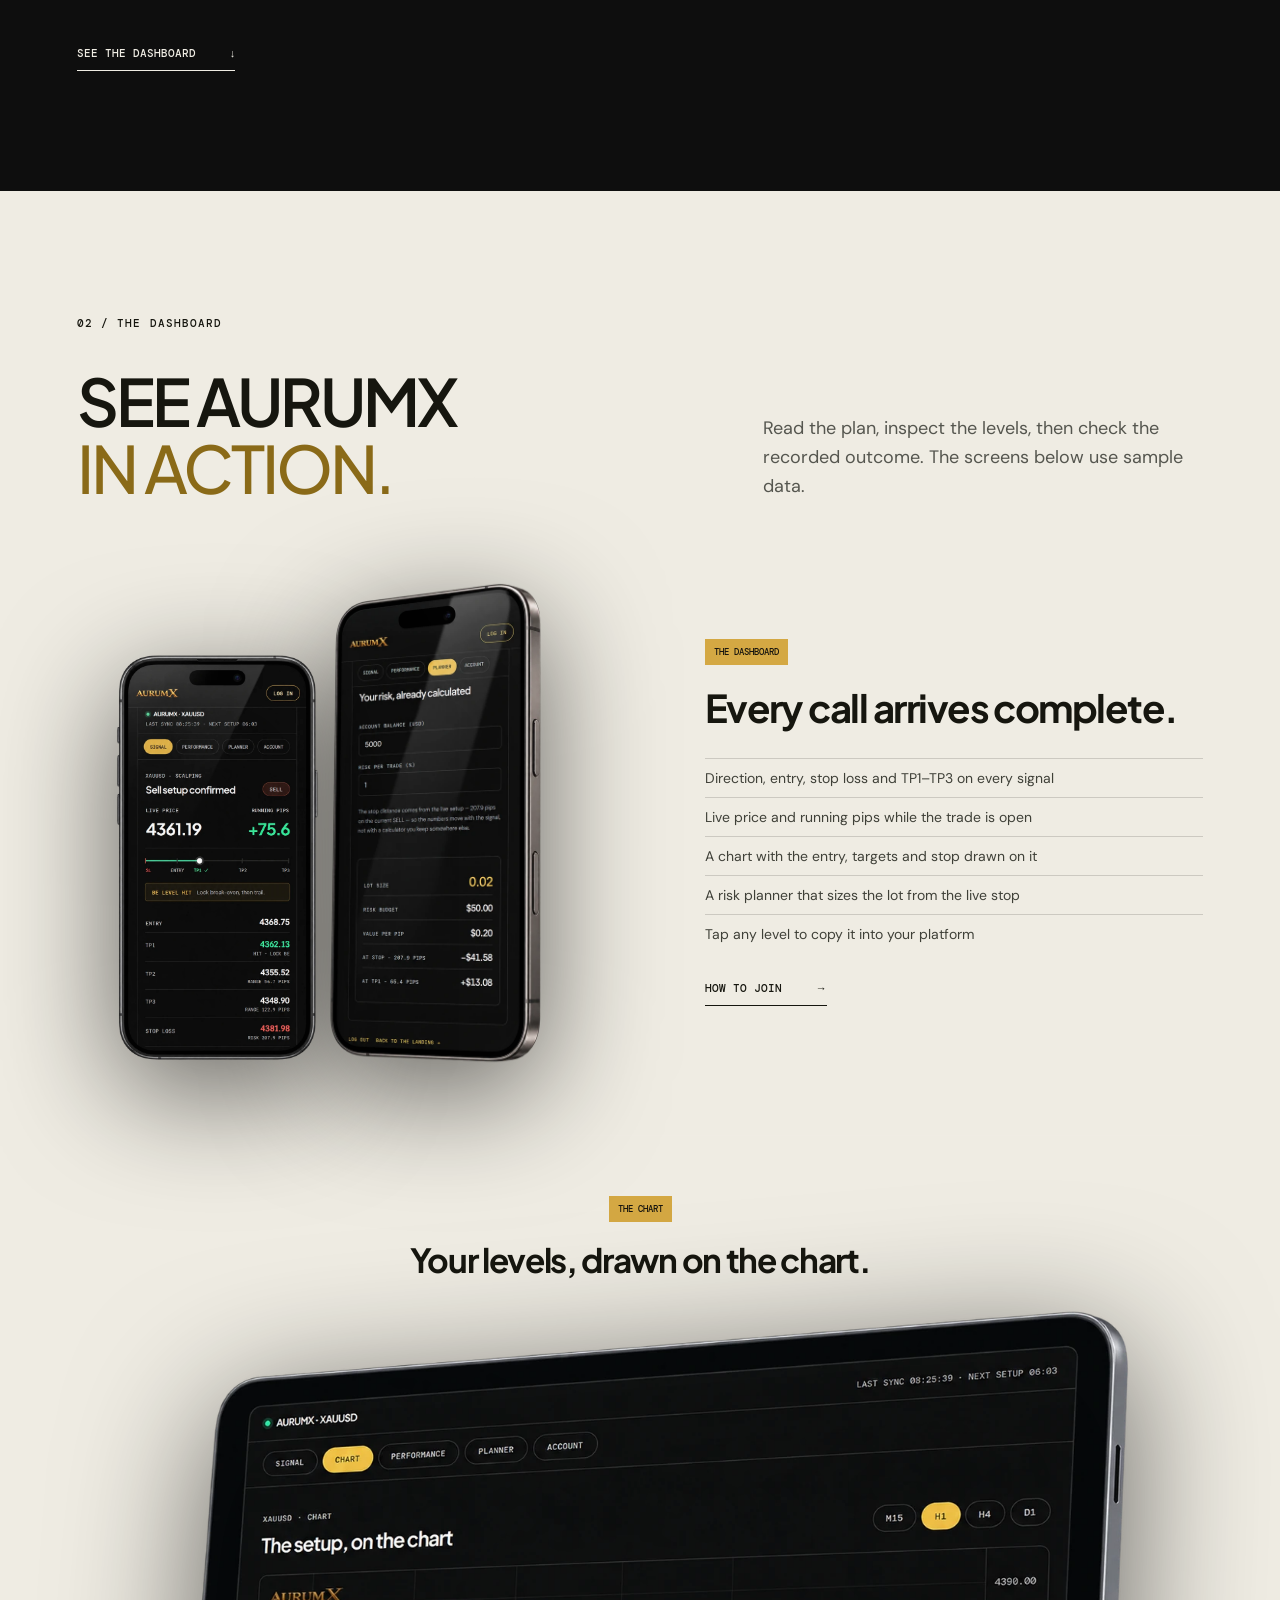
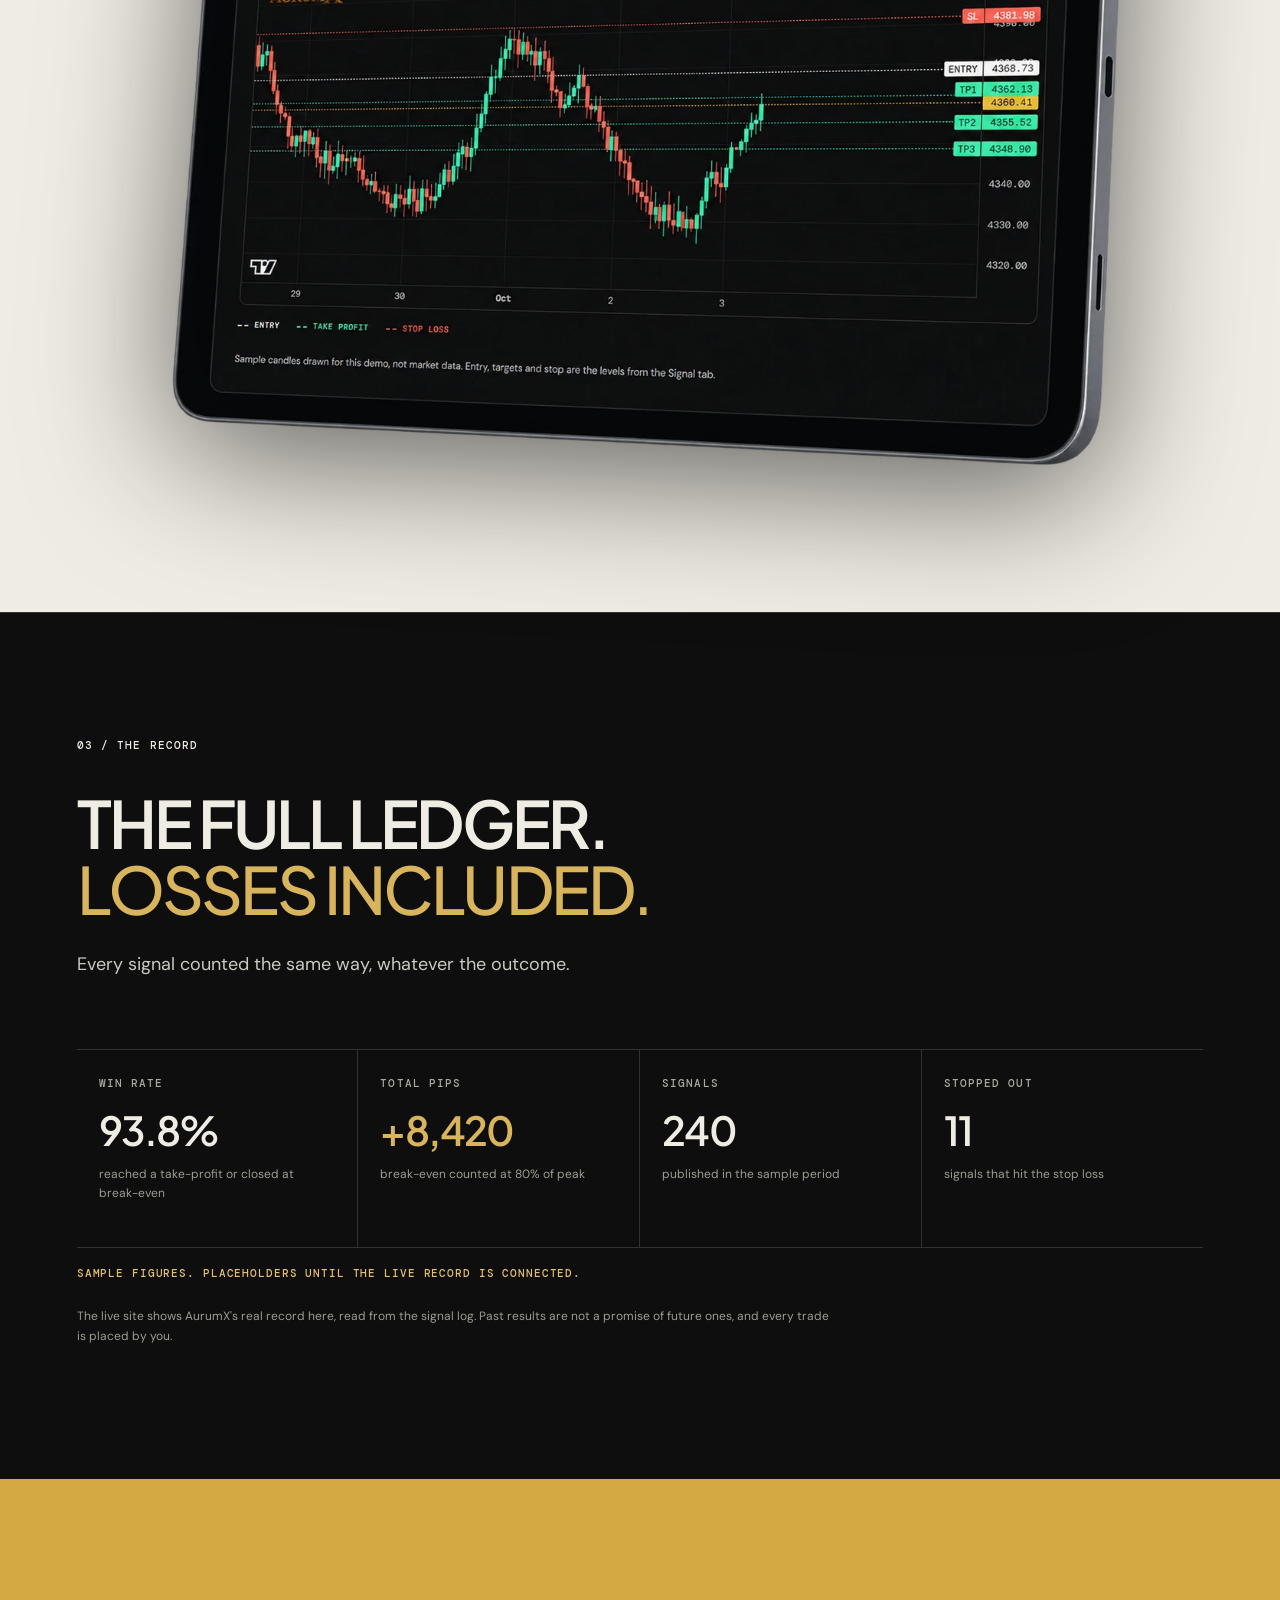
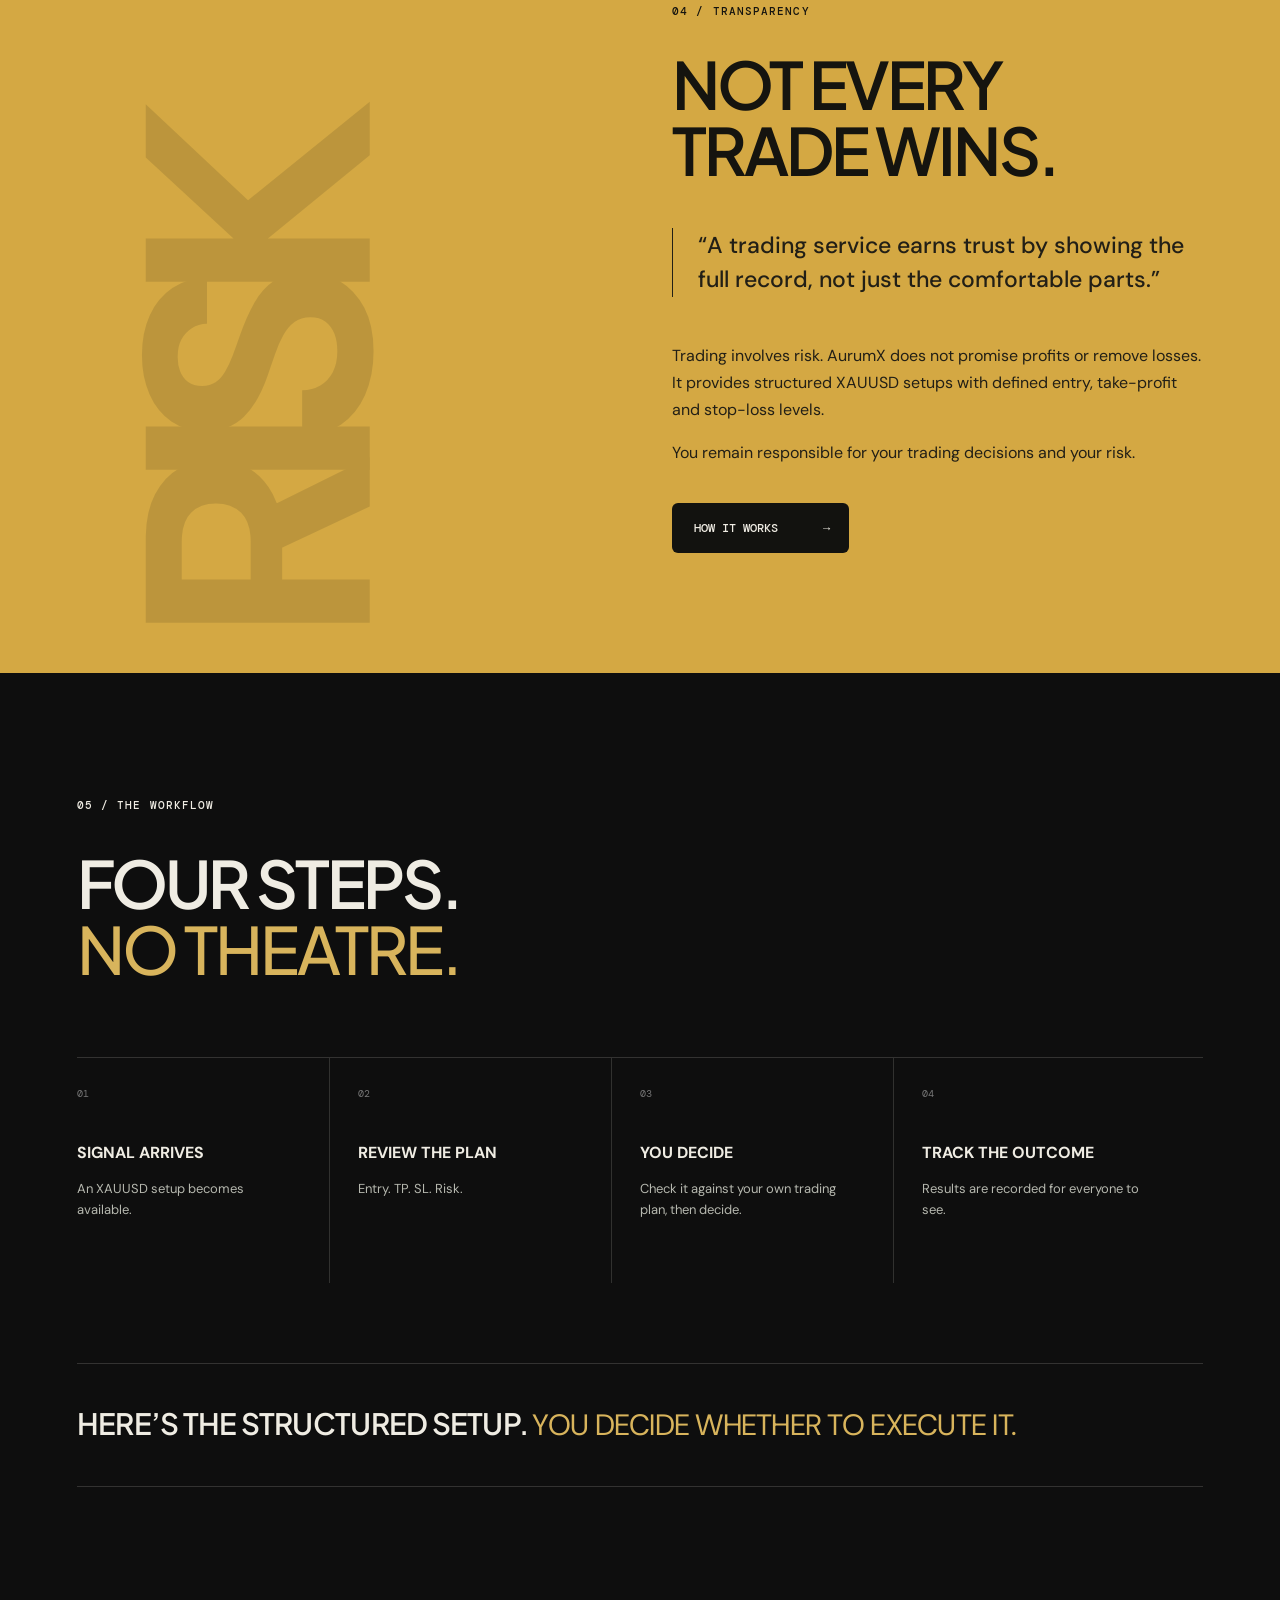
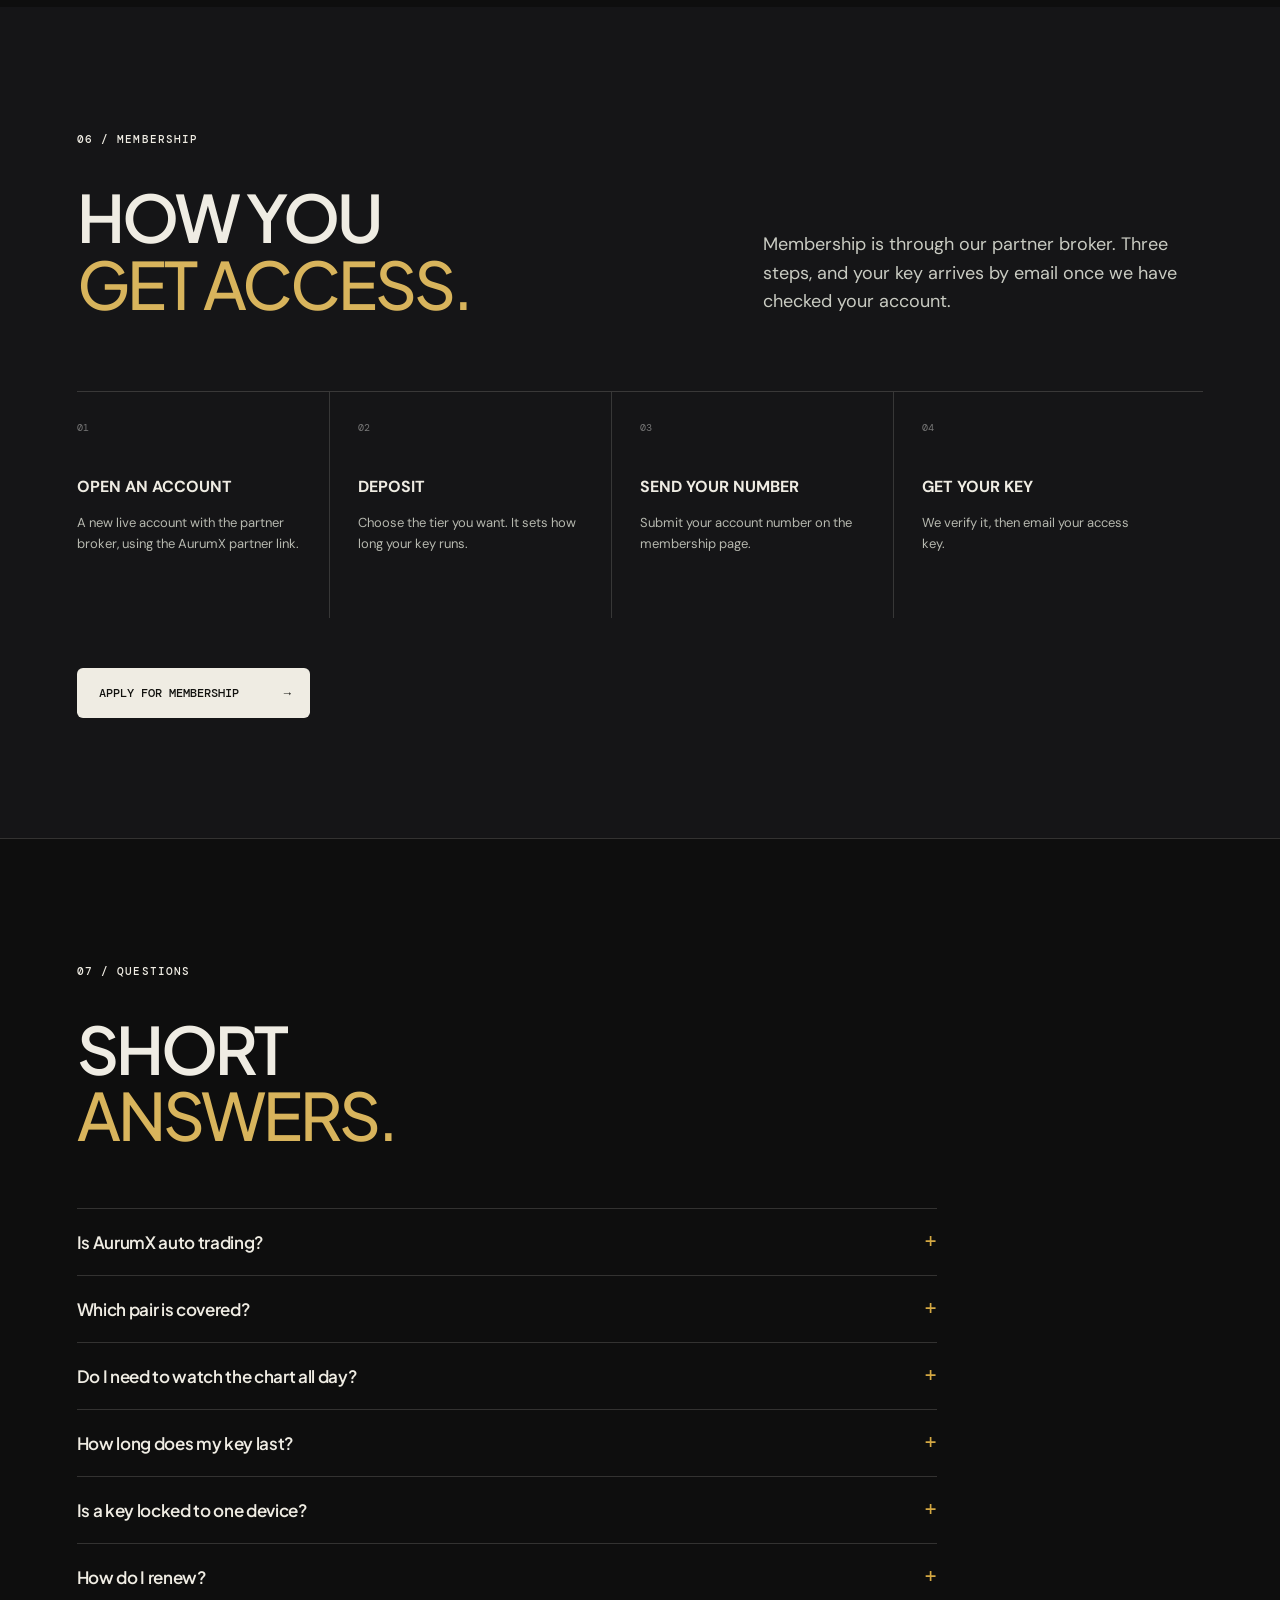
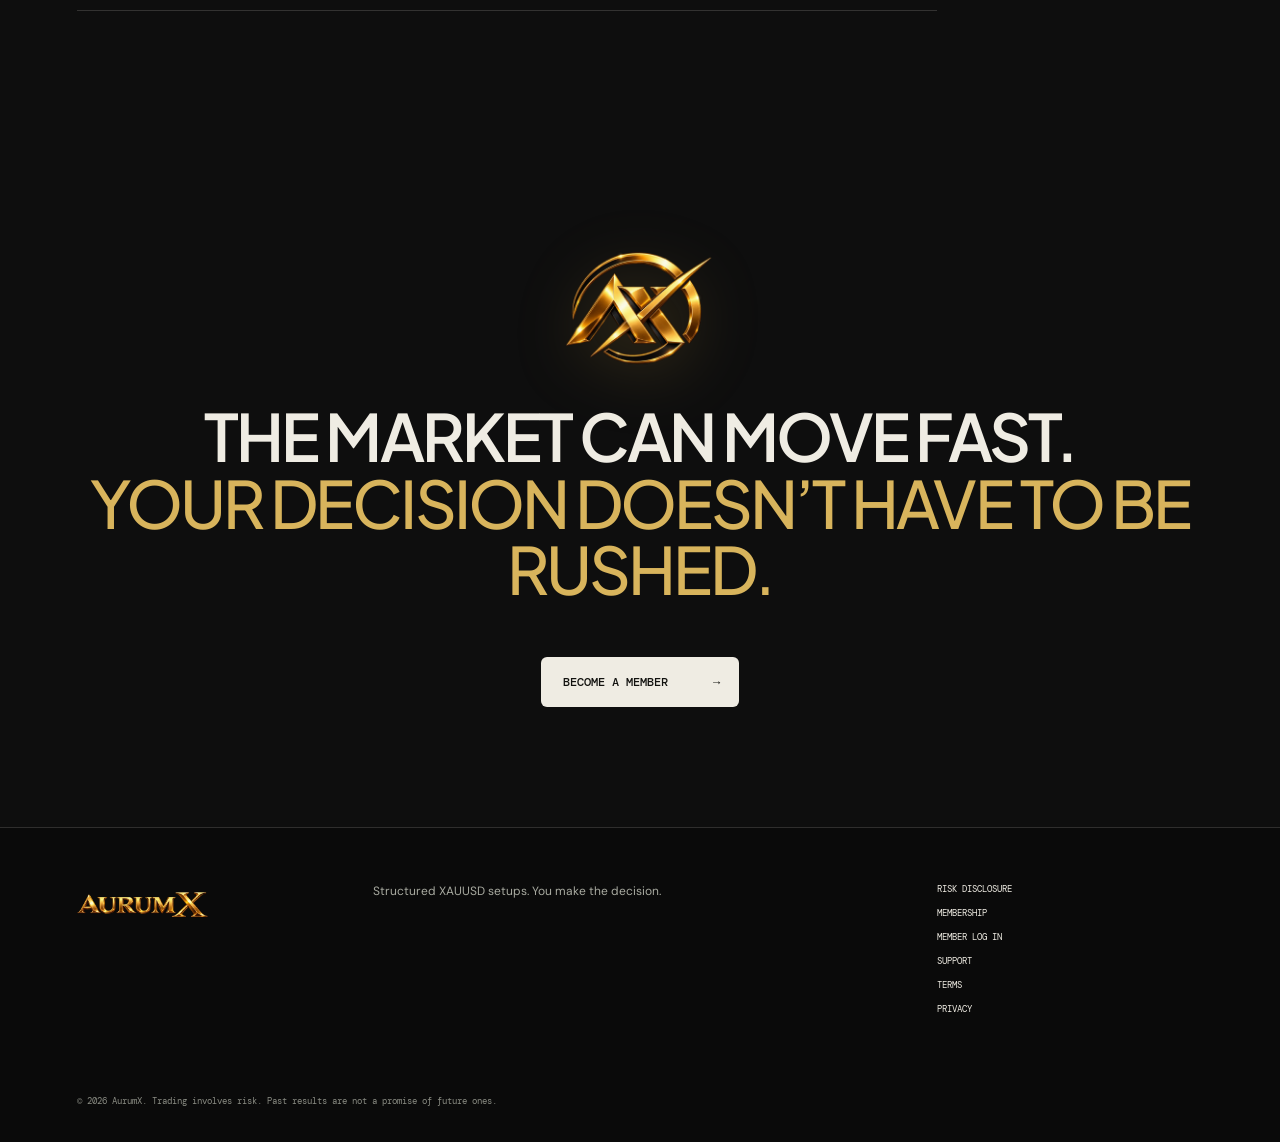
==== commit eaf0b19b: "AurumX mockup: round AX emblem as the closing seal on the landing and at the top of the log-in card " ====
--- a/index.html
+++ b/index.html
@@ -4,12 +4,27 @@
   <meta charset="utf-8">
   <meta name="viewport" content="width=device-width, initial-scale=1">
   <meta name="robots" content="noindex">
-  <meta name="description" content="AurumX provides structured XAUUSD signals with entry, take profit, stop loss and a risk planner.">
+  <meta name="description" content="Structured XAUUSD gold signals with entry, take profit, stop loss and a risk planner. Join through the AurumX partner broker programme.">
   <meta name="theme-color" content="#0e0e0e">
+  <meta property="og:type" content="website">
+  <meta property="og:site_name" content="AurumX">
+  <meta property="og:title" content="AurumX — XAUUSD Gold Signals With a Plan Behind Them">
+  <meta property="og:description" content="Structured XAUUSD signals with entry, take profit, stop loss and a risk planner. Join via the partner broker.">
+  <meta property="og:image" content="https://aurumxmockup.vercel.app/assets/og-card.png">
+  <meta property="og:image:type" content="image/png">
+  <meta property="og:image:width" content="1200">
+  <meta property="og:image:height" content="630">
+  <meta property="og:image:alt" content="AurumX share card: gold signals with a plan behind them, two phones showing the signal and risk planner screens, and a Become a member button">
+  <meta property="og:url" content="https://aurumxmockup.vercel.app/">
+  <meta name="twitter:card" content="summary_large_image">
+  <meta name="twitter:title" content="AurumX — XAUUSD Gold Signals With a Plan Behind Them">
+  <meta name="twitter:description" content="Structured XAUUSD signals with entry, take profit, stop loss and a risk planner. Join via the partner broker.">
+  <meta name="twitter:image" content="https://aurumxmockup.vercel.app/assets/og-card.png">
+  <meta name="twitter:image:alt" content="AurumX share card: gold signals with a plan behind them, two phones showing the signal and risk planner screens, and a Become a member button">
   <link rel="icon" href="assets/favicon-32.png" sizes="32x32" type="image/png">
   <link rel="icon" href="assets/icon-192.png" sizes="192x192" type="image/png">
   <link rel="apple-touch-icon" href="assets/apple-touch-icon.png">
-  <title>AurumX — Gold Signals With a Plan Behind Them</title>
+  <title>AurumX — XAUUSD Gold Signals With a Plan Behind Them</title>
   <link rel="preconnect" href="https://fonts.googleapis.com">
   <link rel="preconnect" href="https://fonts.gstatic.com" crossorigin>
   <link rel="stylesheet" href="https://fonts.googleapis.com/css2?family=DM+Mono:wght@400;500&family=DM+Sans:wght@400;500&family=Newsreader:ital@0;1&family=Plus+Jakarta+Sans:wght@500;600;700&display=swap">
@@ -136,7 +151,7 @@
       </div>
     </section>
 
-    <section id="contact" class="closing section-pad"><span>AURUMX</span><h2>THE MARKET CAN MOVE FAST.<br><em>YOUR DECISION DOESN&rsquo;T HAVE TO BE RUSHED.</em></h2><a class="button" href="membership/">Become a member <span>&rarr;</span></a></section>
+    <section id="contact" class="closing section-pad"><img class="seal" src="assets/logo-emblem.webp" width="640" height="479" alt="AurumX emblem" loading="lazy" decoding="async"><h2>THE MARKET CAN MOVE FAST.<br><em>YOUR DECISION DOESN&rsquo;T HAVE TO BE RUSHED.</em></h2><a class="button" href="membership/">Become a member <span>&rarr;</span></a></section>
   </main>
   <footer><a class="brand" href="./" aria-label="AurumX home"><img src="assets/logo-wordmark.webp" width="420" height="134" alt="AurumX"></a><p>Structured XAUUSD setups. You make the decision.</p><div><a href="#transparency">Risk disclosure</a><a href="membership/">Membership</a><a href="access/">Member log in</a><a href="support/">Support</a><a href="terms/">Terms</a><a href="privacy/">Privacy</a></div><small>&copy; 2026 AurumX. Trading involves risk. Past results are not a promise of future ones.</small></footer>
 
--- a/assets/site.css
+++ b/assets/site.css
@@ -257,3 +257,8 @@
 footer .brand img{height:42px}
 @media(max-width:600px){.site-header .brand img{height:31px}.site-header .brand{padding:0}}
 .tablet-shot img{height:auto}
+
+/* round AX emblem: closing seal on the landing, mark at the top of the log-in card */
+.seal{display:block;height:116px;width:auto;margin:0 auto 28px;filter:drop-shadow(0 14px 30px rgba(212,168,67,.18))}
+.card .seal{height:68px;margin:0 0 20px;filter:none}
+@media(max-width:600px){.seal{height:92px}.card .seal{height:60px}}
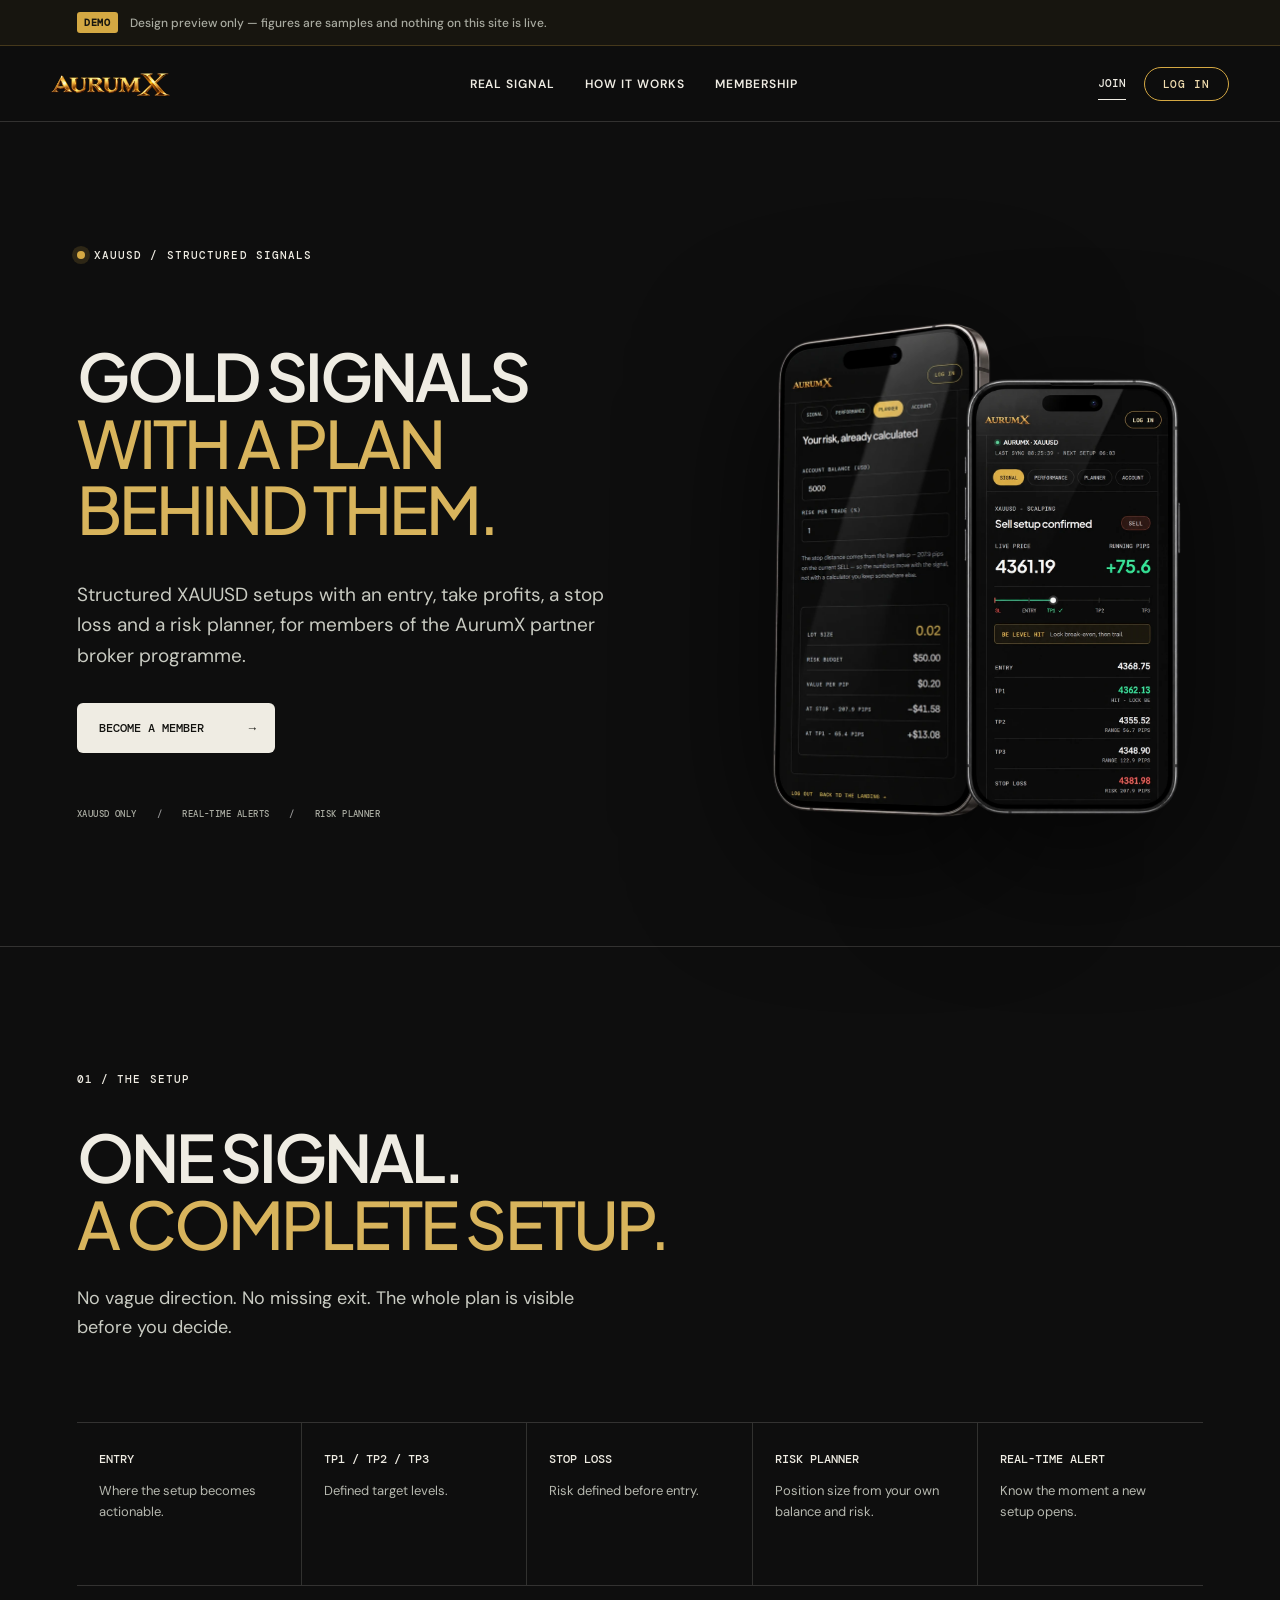
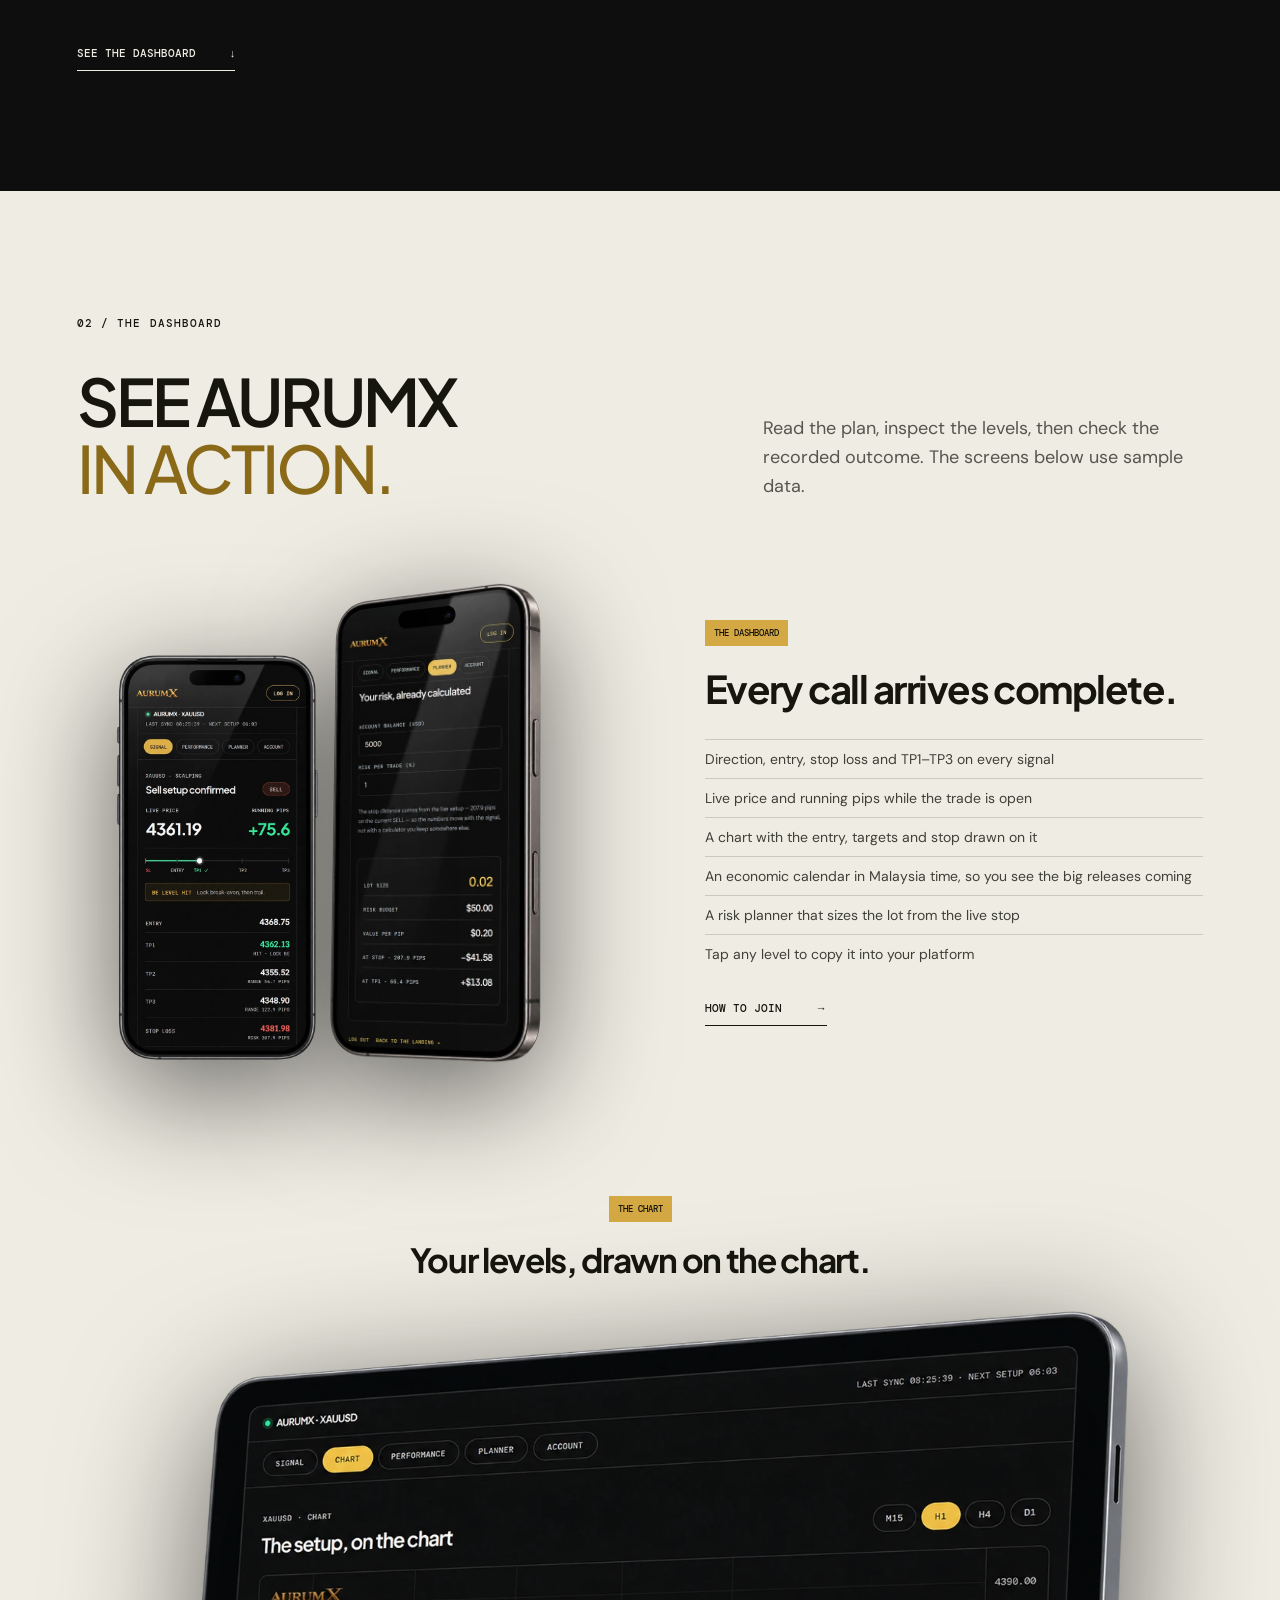
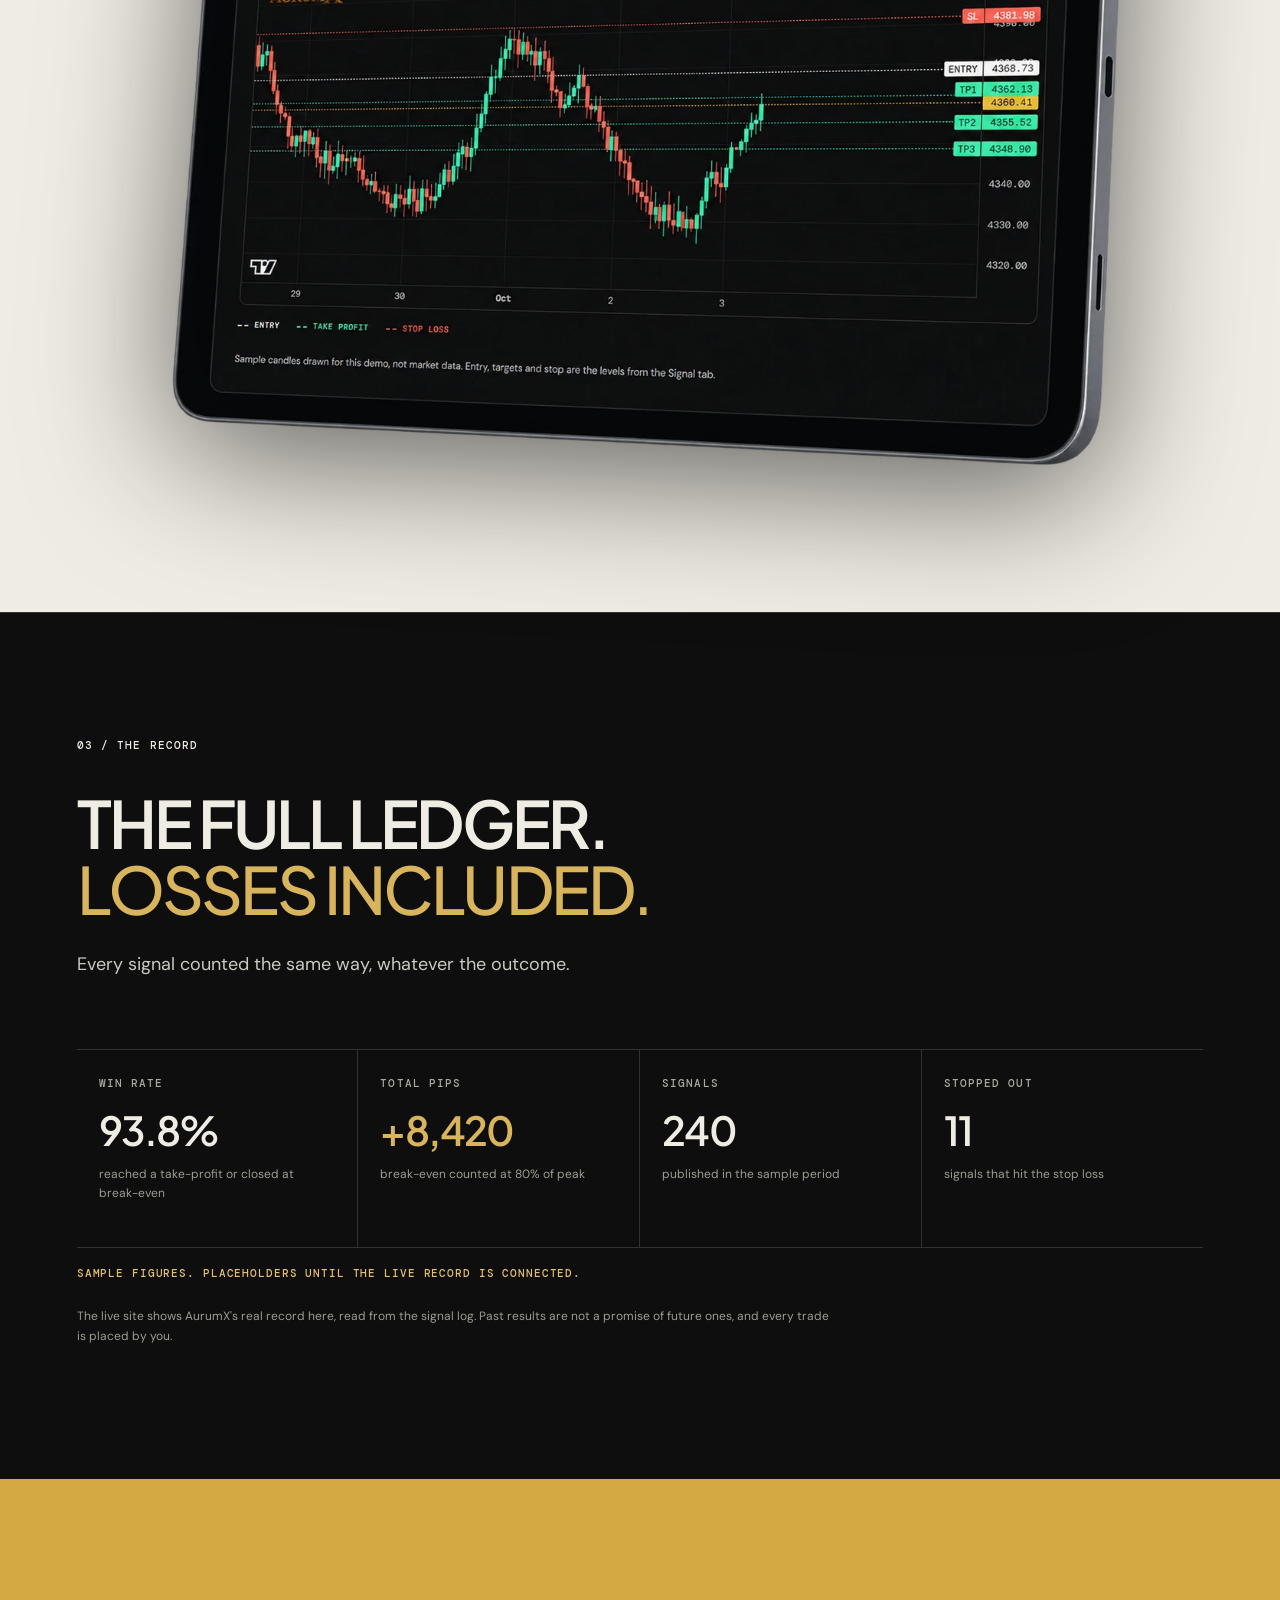
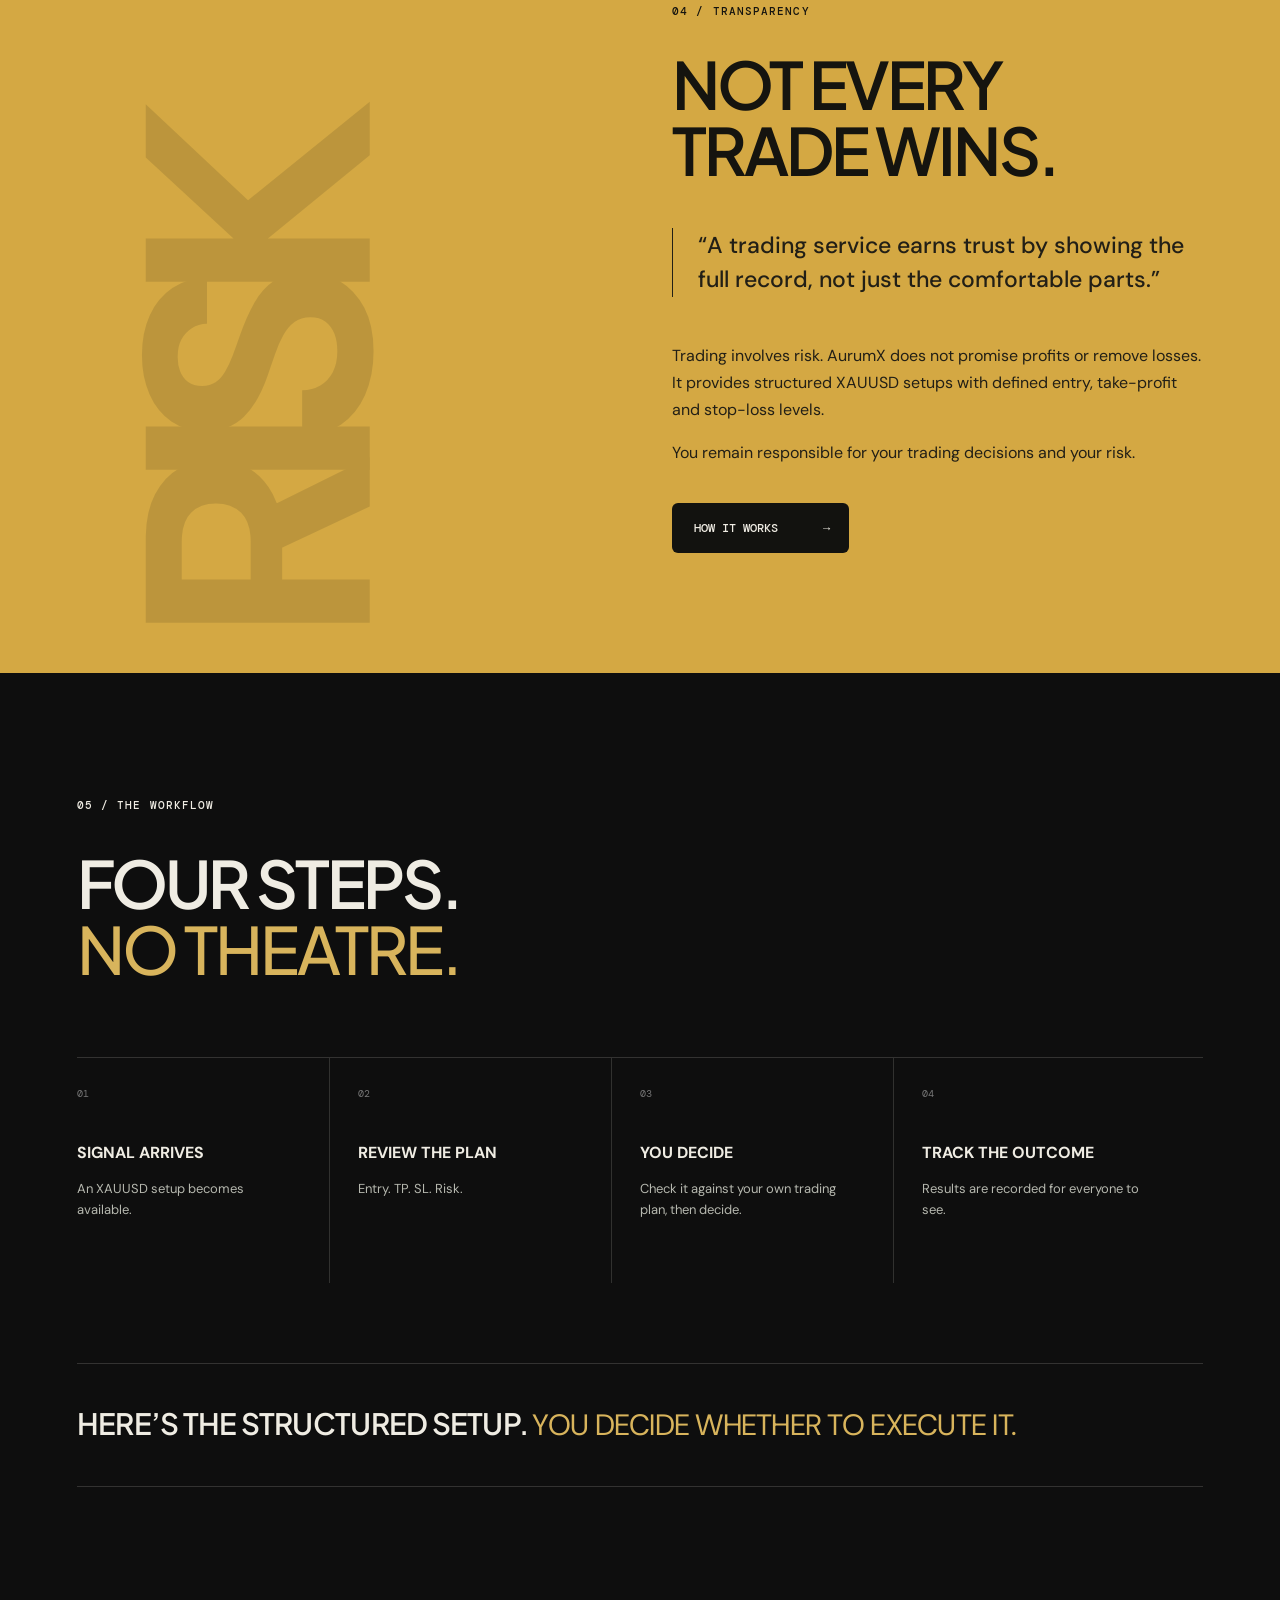
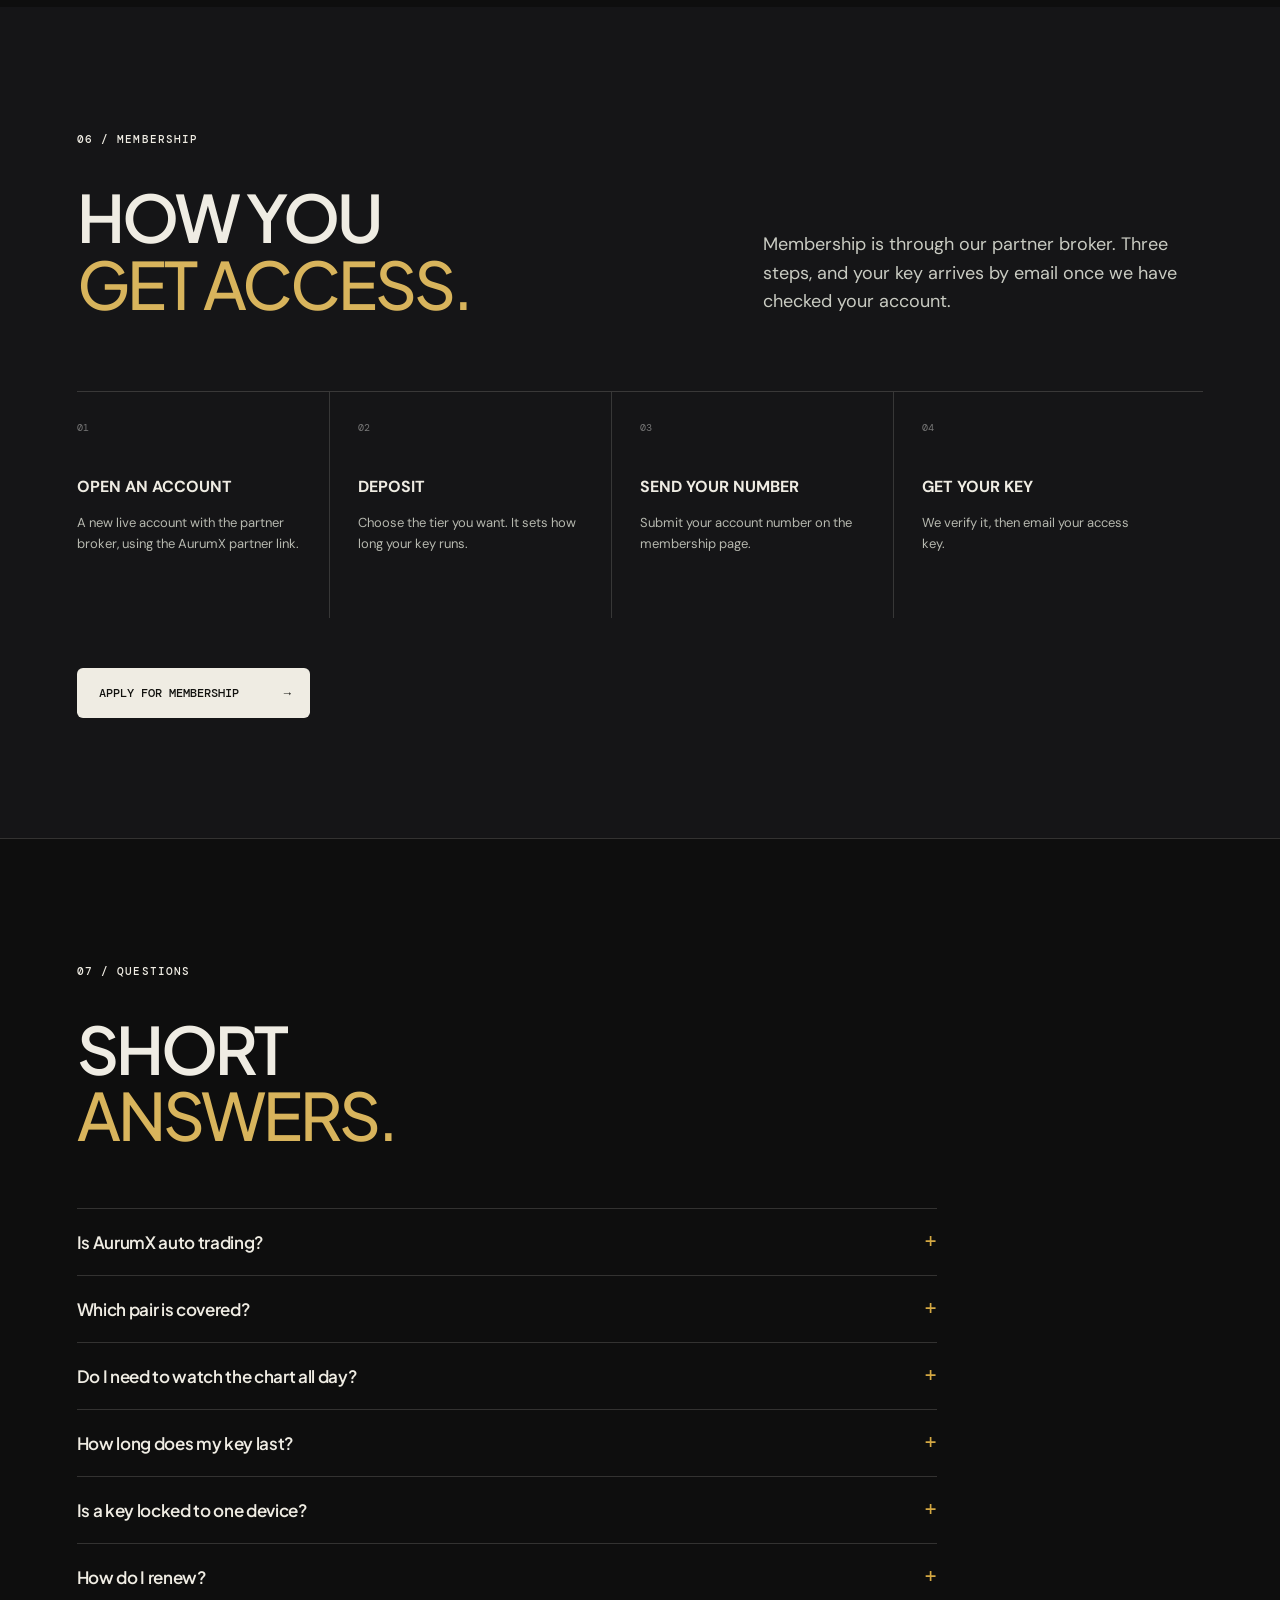
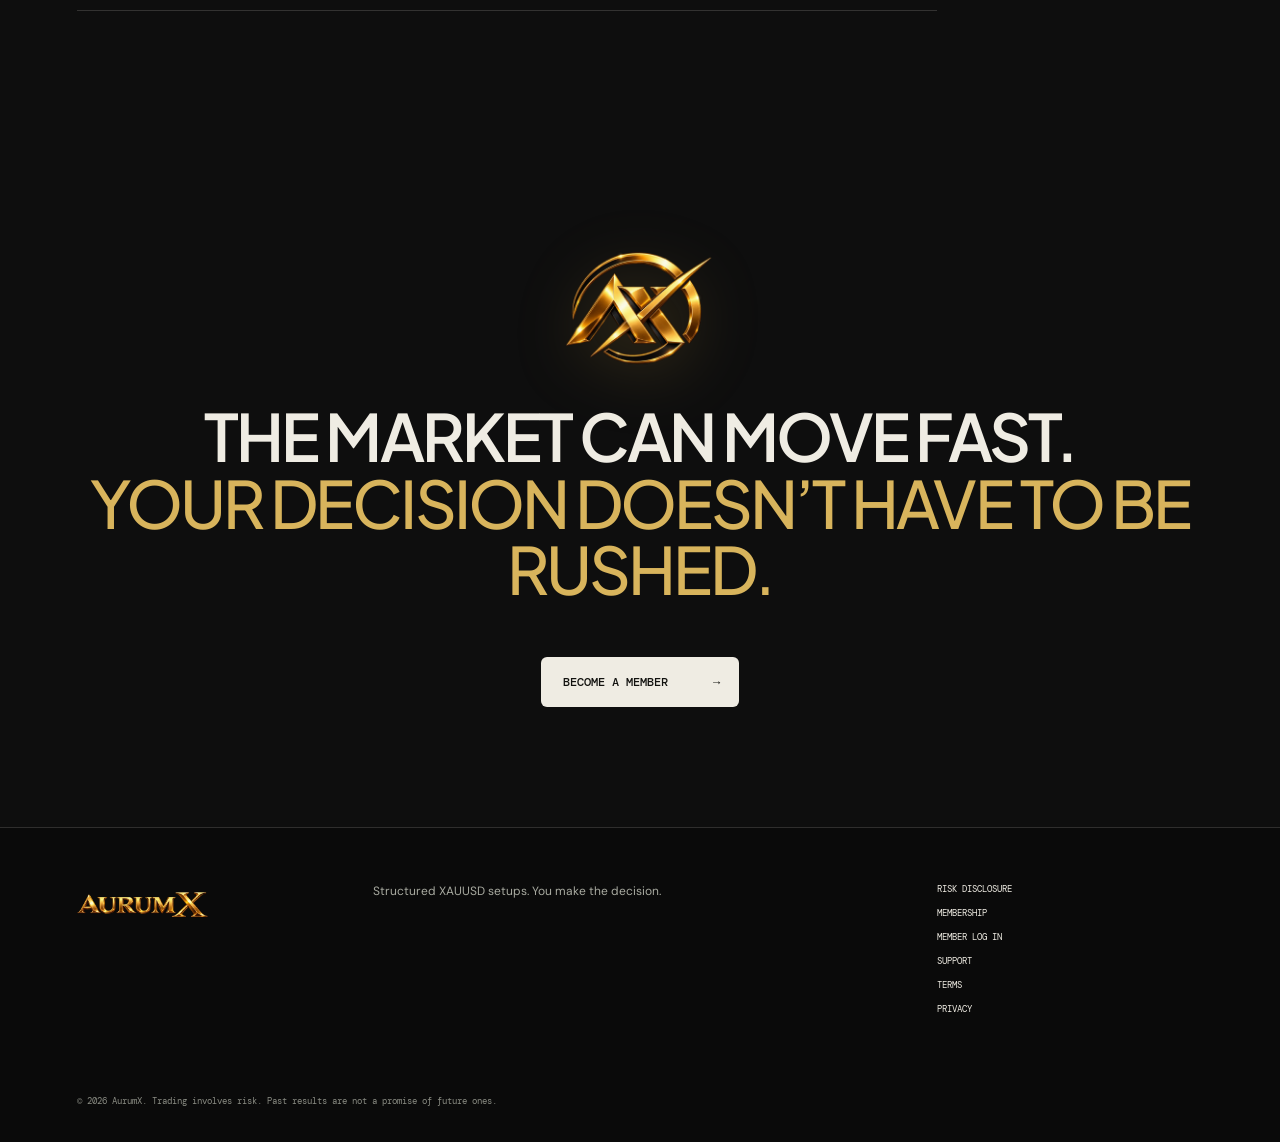
==== commit 09d8102f: "AurumX mockup: news calendar on /access; full demo admin console (overview, applications, members, b" ====
--- a/index.html
+++ b/index.html
@@ -86,6 +86,7 @@
             <li>Direction, entry, stop loss and TP1&ndash;TP3 on every signal</li>
             <li>Live price and running pips while the trade is open</li>
             <li>A chart with the entry, targets and stop drawn on it</li>
+            <li>An economic calendar in Malaysia time, so you see the big releases coming</li>
             <li>A risk planner that sizes the lot from the live stop</li>
             <li>Tap any level to copy it into your platform</li>
           </ul>
